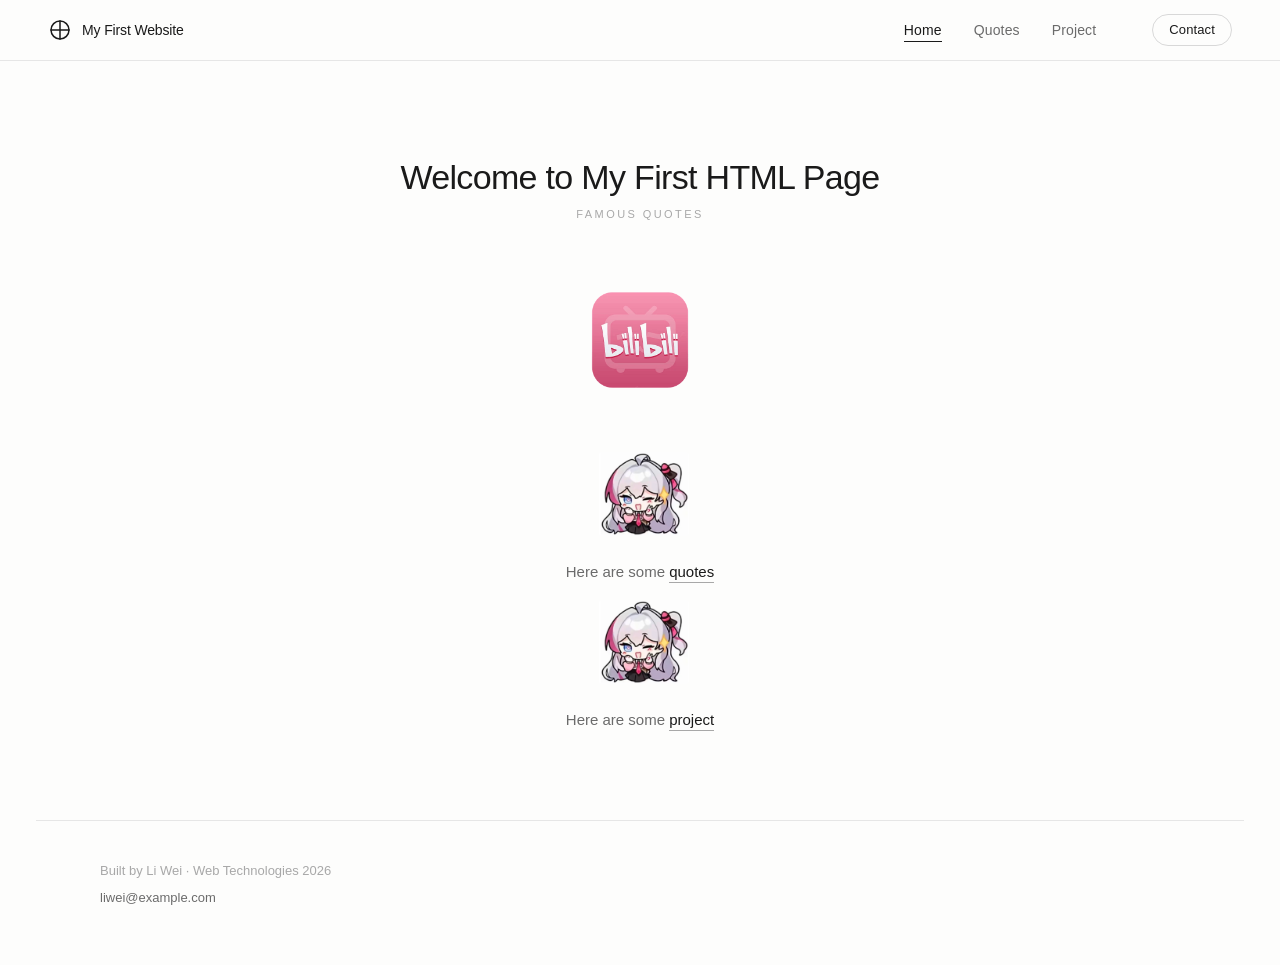
==== index.html @ daee146b "1" ====
<!DOCTYPE html>
<html lang="zh">
<head>
    <meta charset="UTF-8">
    <meta name="viewport" content="width=device-width, initial-scale=1.0">
    <title>My First HTML Page</title>
    <link rel="stylesheet" href="styles.css">
    <link rel="stylesheet" href="nav.css">
    <link rel="icon" href="xlm.jpg" type="image/png">
</head>
<body class="index">

    <!-- 导航由 parts.js 把 nav.html 的内容填进这里，所以这里是空的 -->
    <header id="site-header"></header>

    <main class="index-wrap">
        <h1 class="index-title">Welcome to My First HTML Page</h1>

        <h2 class="index-label">Famous Quotes</h2>

        <!-- 注意：这里不要写 width 属性，尺寸由 styles.css 第一部分 1-4 的 .index-hero 控制 -->
        <a class="img-link" href="https://bilibili.com" target="_blank" rel="noopener">
            <img class="index-hero" src="bilibili.jpg" alt="fun image">
        </a>

        <p> <img class="index-inline" src="xlm.jpg" alt="fun image"></p>
        <p class="index-text">Here are some <a class="index-link" href="quotes.html">quotes</a></p>

        <p> <img class="index-inline" src="xlm.jpg" alt="fun image"></p>
        <p class="index-text">Here are some <a class="index-link" href="project.html">project</a></p>
    </main>

    <!-- 页脚由 parts.js 把 footer.html 的内容填进这里，所以这里是空的 -->
    <footer id="site-footer"></footer>

    <!-- 放在 </body> 前：此时 #site-header / #site-footer 都已经存在，脚本才找得到它们 -->
    <script src="parts.js"></script>
</body>
</html>
---- styles.css ----
/* ==========================================================================
   styles.css
   --------------------------------------------------------------------------
   这个文件同时服务四个页面，用大标题分成几部分，互不干扰：

     【第一部分】 index.html    首页      —— 类名前缀 .index-*
     【第二部分】 quotes.html   语录页    —— 类名前缀 .quotes-* 与 .q
     【第三部分】 project.html  项目页    —— 类名前缀 .project-*
     【第四部分】 contact.html  联系页    —— 类名前缀 .contact-*
     【第五部分】 深色模式（四页共用，只改颜色不动布局）

   四个页面的类名不交叉：
     index.html   的 <body class="index">
     quotes.html  的 <body class="quotes-page">
     project.html 的 <body class="project-page">
     contact.html 的 <body class="contact-page">

   导航栏的样式不在这里，在 nav.css（四页共用一个导航）。
   改哪个页面，只看对应的那一部分。
   ========================================================================== */


/* ==========================================================================
   第一部分：index.html（首页）
   ========================================================================== */

/* --------------------------------------------------------------------------
   1-1  页面骨架
   -------------------------------------------------------------------------- */

.index {
    margin: 0;
    padding: 0;
    background: #fdfdfc;
    color: #1a1a1a;
    font-family: "Inter", "Helvetica Neue", -apple-system, "Segoe UI",
                 "PingFang SC", "Hiragino Sans GB", "Microsoft YaHei", sans-serif;
    font-size: 16px;
    line-height: 1.6;
    -webkit-font-smoothing: antialiased;
}

/* --------------------------------------------------------------------------
   1-2  居中容器
   定宽 + margin auto = 整页内容水平居中
   -------------------------------------------------------------------------- */

.index-wrap {
    max-width: 640px;
    margin: 0 auto;
    padding: 96px 24px 88px;
    text-align: center;
}

/* --------------------------------------------------------------------------
   1-3  标题
   -------------------------------------------------------------------------- */

.index-title {
    margin: 0 0 8px;
    font-size: 34px;
    font-weight: 400;
    line-height: 1.2;
    letter-spacing: -0.02em;
}

.index-label {
    margin: 0 0 28px;
    font-size: 11px;
    font-weight: 500;
    letter-spacing: 0.22em;
    text-transform: uppercase;
    color: #a8a8a8;
}

/* --------------------------------------------------------------------------
   1-4  图片
   改尺寸就改这里的 width 值。
   重要：不要在 HTML 的 <img> 上写 width="200" 这类属性，
   HTML 属性优先级高于外部 CSS，会把这里的值盖掉，改了也没反应。
   -------------------------------------------------------------------------- */

.index-hero {
    display: block;            /* 图片默认是 inline，不转 block 则 margin auto 不居中 */
    width: 200px;
    max-width: 100%;
    height: auto;
    margin: 32px auto;
    border-radius: 2px;
}

.index-inline {
    display: inline-block;
    vertical-align: middle;
    width: 90px;
    max-width: 100%;
    height: auto;
    margin-left: 8px;
    border-radius: 2px;
}

/* --------------------------------------------------------------------------
   1-5  文字与链接
   -------------------------------------------------------------------------- */

.index-text {
    margin: 24px 0 0;
    font-size: 15px;
    color: #6b6b6b;
}

.index-link {
    color: #1a1a1a;
    text-decoration: none;
    border-bottom: 1px solid #a8a8a8;
    padding-bottom: 2px;
    transition: border-color 0.25s ease, color 0.25s ease;
}

.index-link:hover {
    border-bottom-color: #1a1a1a;
}

/* 包图片的链接：不要下划线，否则会把整行撑出一条线 */

.img-link {
    display: inline-block;
    text-decoration: none;
    border-bottom: 0;
}

/* --------------------------------------------------------------------------
   1-6  语录卡片（首页备用，现在 index.html 里没用到）
   用法：给 <article> 加上 class="index-quote"
   -------------------------------------------------------------------------- */

.index-quote {
    margin: 40px 0 0;
    padding: 24px 26px;
    background: #fff;
    border: 1px solid #e6e6e6;
    border-radius: 2px;
    color: #1a1a1a;
    font-size: 17px;
    font-weight: 300;
    line-height: 1.55;
    text-align: left;
}

.index-quote blockquote {
    margin: 0;
}

.index-quote p {
    margin: 0;
    font-size: inherit;
    color: inherit;
}

.index-quote footer {
    margin-top: 16px;
}

.index-quote cite {
    font-style: normal;
    font-size: 11px;
    font-weight: 500;
    letter-spacing: 0.16em;
    text-transform: uppercase;
    color: #a8a8a8;
}

/* --------------------------------------------------------------------------
   1-7  你原来写的通用工具类（保留）
   -------------------------------------------------------------------------- */

/* 高亮文字 */
.highlight {
    background-color: #ff0;
    color: #000;
}

/* 右对齐的页脚文字 */
.footer {
    width: 100%;
    text-align: right;
}

/* 四列网格 */
.grid {
    display: grid;
    grid-template-columns: repeat(4, 1fr);
    gap: 20px;
}

/* 黑底大字语录卡片（你最初写的版本，保留作参考；
   首页现在用的是上面的 .index-quote） */
.quote {
    border: 1px solid #ccc;
    padding: 10px;
    margin: 10px 0;
    background-color: #000;
    color: white;
    font-size: 30px;
}

/* --------------------------------------------------------------------------
   1-8  首页移动端
   -------------------------------------------------------------------------- */

@media (max-width: 480px) {
    .index-wrap {
        padding: 56px 20px 64px;
    }

    .index-title {
        font-size: 27px;
    }
}


/* ==========================================================================
   第二部分：quotes.html（语录页）
   ========================================================================== */

/* --------------------------------------------------------------------------
   2-1  页面骨架
   -------------------------------------------------------------------------- */

.quotes-page {
    margin: 0;
    padding: 0;
    background: #fdfdfc;
    color: #1a1a1a;
    font-family: "Inter", "Helvetica Neue", -apple-system, "Segoe UI",
                 "PingFang SC", "Hiragino Sans GB", "Microsoft YaHei", sans-serif;
    font-size: 16px;
    line-height: 1.6;
    -webkit-font-smoothing: antialiased;
}

/* --------------------------------------------------------------------------
   2-2  居中容器
   -------------------------------------------------------------------------- */

.quotes-wrap {
    max-width: 1080px;
    margin: 0 auto;
    padding: 120px 40px 96px;
}

/* --------------------------------------------------------------------------
   2-3  页眉
   -------------------------------------------------------------------------- */

.quotes-head {
    margin-bottom: 72px;
    text-align: center;
}

.quotes-eyebrow {
    margin: 0 0 20px;
    font-size: 11px;
    font-weight: 500;
    letter-spacing: 0.22em;
    text-transform: uppercase;
    color: #a8a8a8;
}

.quotes-head h1 {
    margin: 0;
    font-size: 46px;
    font-weight: 400;
    line-height: 1.1;
    letter-spacing: -0.02em;
}

.quotes-sub {
    margin: 20px auto 0;
    max-width: 34ch;
    font-size: 15px;
    color: #6b6b6b;
}

/* --------------------------------------------------------------------------
   2-4  语录网格
   用 1px 发丝线代替卡片边框
   -------------------------------------------------------------------------- */

.quotes-grid {
    display: grid;
    grid-template-columns: repeat(auto-fit, minmax(280px, 1fr));
    gap: 1px;
    background: #e6e6e6;
    border-top: 1px solid #e6e6e6;
    border-bottom: 1px solid #e6e6e6;
}

/* --------------------------------------------------------------------------
   2-5  单条语录
   注意：这里用的是 .q，和第一部分的 .quote / .index-quote 是两套东西
   -------------------------------------------------------------------------- */

.q {
    display: flex;
    flex-direction: column;
    justify-content: space-between;
    gap: 32px;
    padding: 40px;
    margin: 0;
    background: #fdfdfc;
    transition: background-color 0.35s ease;
}

.q:hover {
    background: #f6f6f4;
}

.q blockquote {
    margin: 0;
}

.q blockquote p {
    margin: 0;
    font-size: 19px;
    font-weight: 300;
    line-height: 1.5;
    letter-spacing: -0.005em;
}

.q footer {
    margin: 0;
}

.q cite {
    display: inline-block;
    font-style: normal;
    font-size: 11px;
    font-weight: 500;
    letter-spacing: 0.16em;
    text-transform: uppercase;
    color: #a8a8a8;
    transition: color 0.35s ease;
}

.q:hover cite {
    color: #6b6b6b;
}

/* --------------------------------------------------------------------------
   2-6  返回首页
   -------------------------------------------------------------------------- */

.quotes-foot {
    margin-top: 80px;
    text-align: center;
}

.back-link {
    font-size: 13px;
    letter-spacing: 0.04em;
    color: #6b6b6b;
    text-decoration: none;
    border-bottom: 1px solid transparent;
    padding-bottom: 2px;
    transition: color 0.25s ease, border-color 0.25s ease;
}

.back-link:hover {
    color: #1a1a1a;
    border-bottom-color: #1a1a1a;
}

/* --------------------------------------------------------------------------
   2-7  语录页移动端
   -------------------------------------------------------------------------- */

@media (max-width: 480px) {
    .quotes-wrap {
        padding: 72px 20px 72px;
    }

    .quotes-head {
        margin-bottom: 48px;
    }

    .quotes-head h1 {
        font-size: 32px;
    }

    .q {
        padding: 28px 22px;
        gap: 22px;
    }
}


/* ==========================================================================
   第三部分：project.html（项目想法页）
   ========================================================================== */

/* --------------------------------------------------------------------------
   3-1  页面骨架
   -------------------------------------------------------------------------- */

.project-page {
    margin: 0;
    padding: 0;
    background: #fdfdfc;
    color: #1a1a1a;
    font-family: "Inter", "Helvetica Neue", -apple-system, "Segoe UI",
                 "PingFang SC", "Hiragino Sans GB", "Microsoft YaHei", sans-serif;
    font-size: 16px;
    line-height: 1.6;
    -webkit-font-smoothing: antialiased;
}

/* --------------------------------------------------------------------------
   3-2  居中容器（比首页宽一点，列表读起来更舒服）
   -------------------------------------------------------------------------- */

.project-wrap {
    max-width: 720px;
    margin: 0 auto;
    padding: 96px 24px 88px;
}

/* --------------------------------------------------------------------------
   3-3  页眉
   -------------------------------------------------------------------------- */

.project-head {
    margin-bottom: 72px;
}

.project-head .back-link {
    display: inline-block;
    margin-bottom: 40px;
}

.project-eyebrow {
    margin: 0 0 20px;
    font-size: 11px;
    font-weight: 500;
    letter-spacing: 0.22em;
    text-transform: uppercase;
    color: #a8a8a8;
}

.project-head h1 {
    margin: 0;
    font-size: 40px;
    font-weight: 400;
    line-height: 1.15;
    letter-spacing: -0.02em;
}

.project-sub {
    margin: 20px 0 0;
    font-size: 15px;
    color: #6b6b6b;
}

/* --------------------------------------------------------------------------
   3-4  区块与小区块标题
   -------------------------------------------------------------------------- */

.project-section {
    margin-bottom: 64px;
}

.project-label {
    margin: 0 0 24px;
    font-size: 11px;
    font-weight: 500;
    letter-spacing: 0.22em;
    text-transform: uppercase;
    color: #a8a8a8;
}

/* --------------------------------------------------------------------------
   3-5  项目列表
   用 1px 发丝线分隔，和语录页的网格是同一套做法
   -------------------------------------------------------------------------- */

.project-list {
    margin: 0;
    padding: 0;
    list-style: none;
    border-top: 1px solid #e6e6e6;
}

.project-list li {
    padding: 18px 4px;
    border-bottom: 1px solid #e6e6e6;
    font-size: 17px;
    font-weight: 300;
    transition: padding-left 0.25s ease, color 0.25s ease;
}

.project-list li:hover {
    padding-left: 12px;
    color: #6b6b6b;
}

/* --------------------------------------------------------------------------
   3-6  名词解释 dl / dt / dd
   左边一条竖线把解释归到词条下面
   -------------------------------------------------------------------------- */

.project-dl {
    margin: 0;
    border-left: 1px solid #e6e6e6;
    padding-left: 24px;
}

.project-dl dt {
    font-size: 17px;
    font-weight: 400;
    color: #1a1a1a;
}

.project-dl dd {
    margin: 6px 0 24px;
    font-size: 15px;
    color: #6b6b6b;
}

.project-dl dd:last-child {
    margin-bottom: 0;
}

/* --------------------------------------------------------------------------
   3-7  项目页移动端
   -------------------------------------------------------------------------- */

@media (max-width: 480px) {
    .project-wrap {
        padding: 56px 20px 64px;
    }

    .project-head {
        margin-bottom: 48px;
    }

    .project-head h1 {
        font-size: 29px;
    }

    .project-dl {
        padding-left: 18px;
    }
}



/*==================
nav
================*/

nav {
    display: flex;
    align-items: center;
    gap: 1rem;
    padding: 1rem 2rem;
}

nav .links{
    display: flex;
    gap: 1.5rem;
    margin: 0 auto;
    list-style: none;
    padding: 0;
}

nav a {
    text-decoration: none;
    color: #000;
}

nav .logo {
    font-weight: 800;
    color: gold;
}

nav .action {
    border: 1.5px solid lightblue;
    border-radius: 99px;
    padding: .3em 1em;
    color: blue;
}

nav a:hover{color: red;}


/* ==========================================================================
   第四部分：contact.html（联系页）
   ========================================================================== */

/* --------------------------------------------------------------------------
   4-1  页面骨架
   -------------------------------------------------------------------------- */

.contact-page {
    margin: 0;
    padding: 0;
    background: #fdfdfc;
    color: #1a1a1a;
    font-family: "Inter", "Helvetica Neue", -apple-system, "Segoe UI",
                 "PingFang SC", "Hiragino Sans GB", "Microsoft YaHei", sans-serif;
    font-size: 16px;
    line-height: 1.6;
    -webkit-font-smoothing: antialiased;
}

/* --------------------------------------------------------------------------
   4-2  居中容器
   -------------------------------------------------------------------------- */

.contact-wrap {
    max-width: 640px;
    margin: 0 auto;
    padding: 96px 24px 88px;
}

/* --------------------------------------------------------------------------
   4-3  页眉
   -------------------------------------------------------------------------- */

.contact-head {
    margin-bottom: 56px;
}

.contact-eyebrow {
    margin: 0 0 20px;
    font-size: 11px;
    font-weight: 500;
    letter-spacing: 0.22em;
    text-transform: uppercase;
    color: #a8a8a8;
}

.contact-head h1 {
    margin: 0;
    font-size: 40px;
    font-weight: 400;
    line-height: 1.15;
    letter-spacing: -0.02em;
}

.contact-sub {
    margin: 20px 0 0;
    font-size: 15px;
    color: #6b6b6b;
}

/* --------------------------------------------------------------------------
   4-4  联系方式列表
   左边是标签、右边是值，中间用发丝线分隔
   -------------------------------------------------------------------------- */

.contact-list {
    margin: 0;
    padding: 0;
    list-style: none;
    border-top: 1px solid #e6e6e6;
}

.contact-list li {
    display: flex;
    align-items: baseline;
    justify-content: space-between;
    gap: 24px;

    padding: 18px 4px;
    border-bottom: 1px solid #e6e6e6;
}

.contact-key {
    flex: none;
    font-size: 11px;
    font-weight: 500;
    letter-spacing: 0.16em;
    text-transform: uppercase;
    color: #a8a8a8;
}

.contact-value {
    font-size: 15px;
    color: #1a1a1a;
    text-decoration: none;
    border-bottom: 1px solid transparent;
    padding-bottom: 2px;
    transition: border-color 0.25s ease, color 0.25s ease;
}

a.contact-value:hover {
    border-bottom-color: #1a1a1a;
}

/* --------------------------------------------------------------------------
   4-5  页脚
   -------------------------------------------------------------------------- */

.contact-foot {
    margin-top: 72px;
}

/* --------------------------------------------------------------------------
   4-6  联系页移动端
   -------------------------------------------------------------------------- */

@media (max-width: 480px) {
    .contact-wrap {
        padding: 56px 20px 64px;
    }

    .contact-head h1 {
        font-size: 29px;
    }

    /* 窄屏改成上下两行，避免长邮箱挤在一起 */
    .contact-list li {
        flex-direction: column;
        align-items: flex-start;
        gap: 6px;
    }
}


/* ==========================================================================
   第五部分：深色模式（四页共用，只改颜色不动布局）
   ========================================================================== */

@media (prefers-color-scheme: dark) {

    /* 首页 */
    .index {
        background: #0e0e0e;
        color: #ededed;
    }

    .index-link {
        color: #ededed;
    }

    .index-quote {
        background: #161616;
        border-color: #262626;
        color: #ededed;
    }

    /* 语录页 */
    .quotes-page {
        background: #0e0e0e;
        color: #ededed;
    }

    .quotes-grid {
        background: #262626;
        border-color: #262626;
    }

    .q {
        background: #0e0e0e;
    }

    .q:hover {
        background: #161616;
    }

    .back-link:hover {
        color: #ededed;
    }

    /* 项目页 */
    .project-page {
        background: #0e0e0e;
        color: #ededed;
    }

    .project-list,
    .project-list li,
    .project-dl {
        border-color: #262626;
    }

    .project-dl dt {
        color: #ededed;
    }

    .project-list li:hover {
        color: #9a9a9a;
    }

    /* 联系页 */
    .contact-page {
        background: #0e0e0e;
        color: #ededed;
    }

    .contact-list,
    .contact-list li {
        border-color: #262626;
    }

    .contact-value {
        color: #ededed;
    }

    a.contact-value:hover {
        border-bottom-color: #ededed;
    }
}
---- nav.css ----
/* ==========================================================================
   nav.css
   --------------------------------------------------------------------------
   导航栏样式。三个页面共用这一个文件，因为它必须长得完全一样。

   为什么单独一个文件、而不是写进 styles.css？
     因为 index.html / quotes.html 用的是 styles.css，
     而 project.html 用的是 styles-dd.css。
     写在任何一个里面，另一个页面就套不上。
     单独一个 nav.css，三页都 <link> 它就行。

   样式由 parts.js 注入的 nav.html 片段使用：
     <nav>
       <a class="logo">…</a>
       <ul class="links"> <li><a>…</a></li> … </ul>
     </nav>
   ========================================================================== */

/* --------------------------------------------------------------------------
   1  导航外框
   吸顶 + 半透明毛玻璃 + 底部一条发丝线
   -------------------------------------------------------------------------- */

nav {
    position: sticky;
    top: 0;
    z-index: 100;

    display: flex;
    align-items: center;

    /* 这里故意不写 gap、也不写 justify-content：
       横向间距全部由 .pill 的 margin-left 控制。
       原先这里写了 justify-content:space-between + gap:24px，
       会让剩余空间被分成两块 —— 一块把 .links 推到中途、一块把药丸推到最右，
       结果 home/quotes/project 停在中间而不靠右。 */

    padding: 14px clamp(20px, 5vw, 48px);

    background: rgba(253, 253, 252, 0.82);
    -webkit-backdrop-filter: blur(12px);
    backdrop-filter: blur(12px);
    border-bottom: 1px solid #e6e6e6;

    font-family: "Inter", "Helvetica Neue", -apple-system, "Segoe UI",
                 "PingFang SC", "Hiragino Sans GB", "Microsoft YaHei", sans-serif;
}

/* 导航里的链接一律不带默认下划线，由各自的形态决定样式 */
nav a {
    text-decoration: none;
    color: inherit;
}

/* --------------------------------------------------------------------------
   2  药丸按钮 Contact（最右）
   border-radius 用 999px 而不是固定值，高度怎么变都能保持两端半圆
   -------------------------------------------------------------------------- */

nav .pill {
    display: inline-flex;
    align-items: center;
    justify-content: center;

    /* 与 .links 之间的距离。
       nav 上已经没有 gap（见 1 的注释），所以这段间距写在这里。 */
    margin-left: 40px;

    padding: 6px 16px;

    font-size: 13px;
    font-weight: 500;
    letter-spacing: 0.01em;
    line-height: 1.4;
    white-space: nowrap;

    color: #1a1a1a;
    background: transparent;

    /* 两端半圆的药丸形状：
       半径大于等于高度的一半，浏览器会自动收敛成半圆，所以写个大值最稳 */
    border: 1px solid #d8d8d8;
    border-radius: 999px;

    transition: background-color 0.25s ease,
                border-color 0.25s ease,
                color 0.25s ease;
}

nav .pill:hover {
    color: #fdfdfc;
    background: #1a1a1a;
    border-color: #1a1a1a;
}

/* 当前就停在联系页时，药丸保持实心（由 parts.js 加 .active） */
nav .pill.active {
    color: #fdfdfc;
    background: #1a1a1a;
    border-color: #1a1a1a;
}

/* --------------------------------------------------------------------------
   3  Logo（最左）
   -------------------------------------------------------------------------- */

nav .logo {
    display: inline-flex;
    align-items: center;
    gap: 10px;

    font-size: 14px;
    font-weight: 500;
    letter-spacing: -0.01em;
    color: #1a1a1a;
    white-space: nowrap;
}

nav .logo svg {
    display: block;
    flex: none;
    transition: transform 0.5s ease;
}

nav .logo:hover svg {
    transform: rotate(90deg);
}

/* --------------------------------------------------------------------------
   4  链接列表（右）
   margin-left:auto 把 logo 之后的所有空余空间吃掉，
   于是 .links 连同后面的药丸一起被推到最右边，logo 独自留在最左。
   -------------------------------------------------------------------------- */

nav .links {
    display: flex;
    align-items: center;
    gap: clamp(18px, 3vw, 32px);

    margin: 0 0 0 auto;
    padding: 0;
    list-style: none;
}

nav .links a {
    position: relative;

    font-size: 14px;
    letter-spacing: 0.01em;
    color: #6b6b6b;

    transition: color 0.25s ease;
}

nav .links a:hover {
    color: #1a1a1a;
}

/* 悬停下划线：从左侧生长出来，比直接变色更细腻 */
nav .links a::after {
    content: "";
    position: absolute;
    left: 0;
    bottom: -4px;

    width: 100%;
    height: 1px;
    background: currentColor;

    transform: scaleX(0);
    transform-origin: left;
    transition: transform 0.3s ease;
}

nav .links a:hover::after {
    transform: scaleX(1);
}

/* --------------------------------------------------------------------------
   4  当前页高亮
   由 parts.js 比对地址后给当前页加 .active
   -------------------------------------------------------------------------- */

nav .links a.active {
    color: #1a1a1a;
}

nav .links a.active::after {
    transform: scaleX(1);
}

/* --------------------------------------------------------------------------
   5  移动端
   -------------------------------------------------------------------------- */

@media (max-width: 560px) {
    nav {
        padding: 12px 20px;
    }

    /* 窄屏放不下 logo 文字，只留图标 */
    nav .logo span {
        display: none;
    }

    nav .links {
        gap: 16px;
    }

    nav .links a {
        font-size: 13px;
    }

    /* 窄屏收紧药丸，但不隐藏文字（它是唯一入口，不能只剩个圆点） */
    nav .pill {
        margin-left: 20px;
        padding: 5px 12px;
        font-size: 12px;
    }
}

/* --------------------------------------------------------------------------
   6  深色模式
   -------------------------------------------------------------------------- */

@media (prefers-color-scheme: dark) {
    nav {
        background: rgba(14, 14, 14, 0.82);
        border-bottom-color: #262626;
    }

    nav .logo,
    nav .links a:hover,
    nav .links a.active {
        color: #ededed;
    }

    nav .links a {
        color: #9a9a9a;
    }

    nav .pill {
        color: #ededed;
        border-color: #3a3a3a;
    }

    nav .pill:hover {
        color: #0e0e0e;
        background: #ededed;
        border-color: #ededed;
    }

    nav .pill.active {
        color: #0e0e0e;
        background: #ededed;
        border-color: #ededed;
    }
}

/* ==========================================================================
   站内页脚 #site-footer
   --------------------------------------------------------------------------
   和导航一样，这是四个页面共用的组件（由 parts.js 把 footer.html 注入进来），
   所以样式放在这个文件里，不写进任何单个页面的 styles.css。
   ========================================================================== */

#site-footer {
    max-width: 1080px;
    margin: 0 auto;

    /* 上方留白 + 一条发丝线，和导航的下边框呼应 */
    padding: 40px clamp(24px, 6vw, 64px) 56px;
    border-top: 1px solid #e6e6e6;

    font-family: "Inter", "Helvetica Neue", -apple-system, "Segoe UI",
                 "PingFang SC", "Hiragino Sans GB", "Microsoft YaHei", sans-serif;
    font-size: 13px;
    line-height: 1.6;
    color: #a8a8a8;
}

#site-footer p {
    margin: 0;
}

/* <address> 浏览器默认是斜体，这里按极简风格去掉斜体，只靠颜色区分 */
#site-footer address {
    margin-top: 6px;
    font-style: normal;
}

#site-footer a {
    color: #6b6b6b;
    text-decoration: none;
    border-bottom: 1px solid transparent;
    padding-bottom: 2px;
    transition: color 0.25s ease, border-color 0.25s ease;
}

#site-footer a:hover {
    color: #1a1a1a;
    border-bottom-color: #1a1a1a;
}

/* --------------------------------------------------------------------------
   7  页脚深色模式
   -------------------------------------------------------------------------- */

@media (prefers-color-scheme: dark) {
    #site-footer {
        border-top-color: #262626;
        color: #6f6f6f;
    }

    #site-footer a {
        color: #9a9a9a;
    }

    #site-footer a:hover {
        color: #ededed;
        border-bottom-color: #ededed;
    }
}
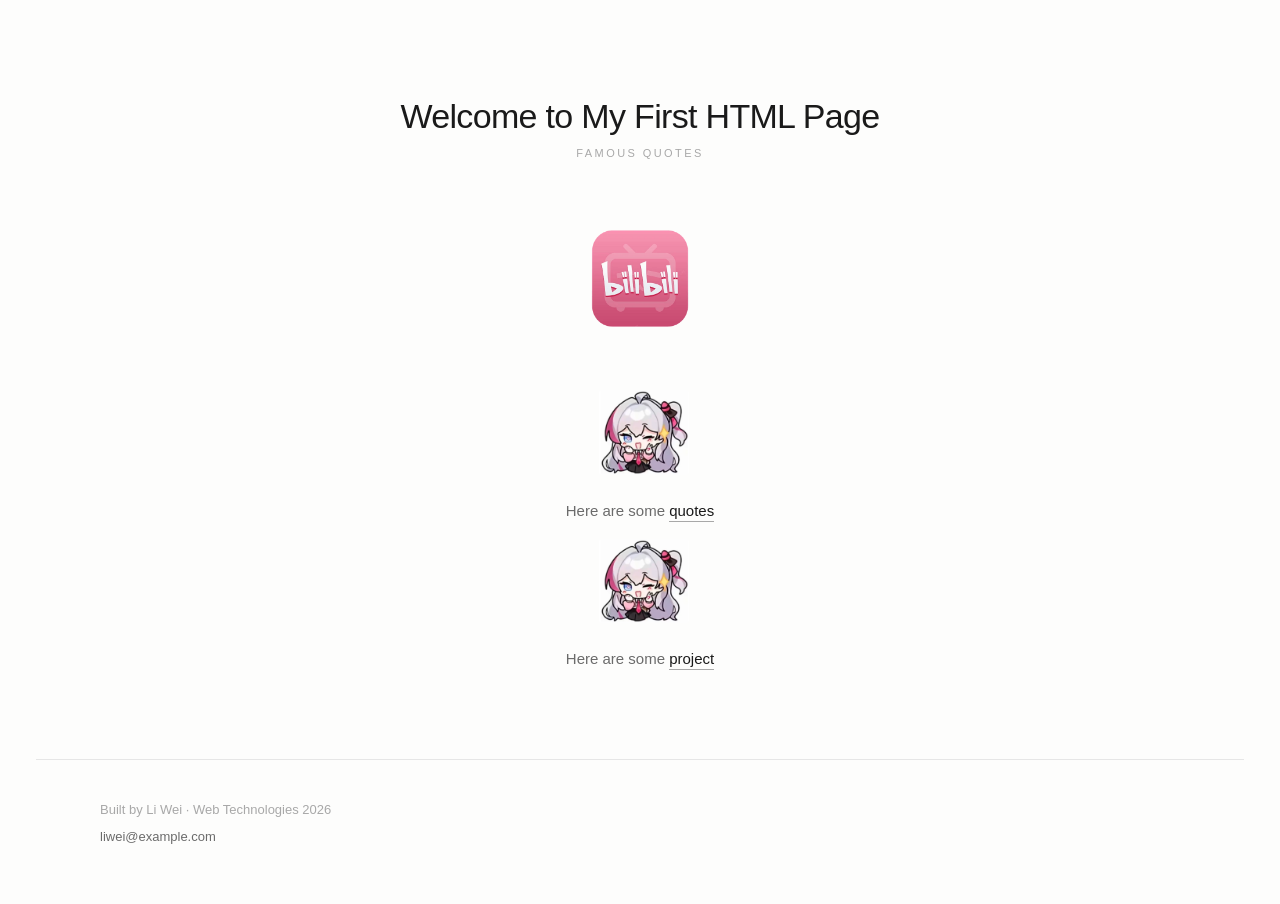
==== commit 662f77f0: "no work" ====
--- a/index.html
+++ b/index.html
@@ -11,7 +11,34 @@
 <body class="index">
 
     <!-- 导航由 parts.js 把 nav.html 的内容填进这里，所以这里是空的 -->
-    <header id="site-header"></header>
+    <header>
+        <!--
+        nav.html — 导航片段
+        这个文件故意只有 <nav>，没有 DOCTYPE / html / head / body。
+        它是一段「零件」，由 parts.js 取过来塞进每个页面的 #site-header 里。
+        不要单独在浏览器里打开它 —— 它单看没有意义。
+        --
+
+        <a class="logo" href="index.html">
+            <-- SVG 必须带 xmlns，否则在 HTML 里可能不渲染 --
+            <svg xmlns="http://www.w3.org/2000/svg" width="24" height="24" viewBox="0 0 24 24"
+                 fill="none" stroke="currentColor" stroke-width="1.5"
+                 stroke-linecap="round" stroke-linejoin="round" aria-hidden="true">
+                <circle cx="12" cy="12" r="9"></circle>
+                <path d="M12 3v18M3 12h18"></path>
+            </svg>
+            <span>My First Website</span>
+        </a>
+
+        <ul class="links">
+            <li><a href="index.html">Home</a></li>
+            <li><a href="quotes.html">Quotes</a></li>
+            <li><a href="project.html">Project</a></li>
+        </ul>
+
+        <-- 药丸按钮：最右边。target="_blank" 让它在新标签页打开 --
+        <a class="pill" href="contact.html" target="_blank" rel="noopener">Contact</a>
+    </header>   -->
 
     <main class="index-wrap">
         <h1 class="index-title">Welcome to My First HTML Page</h1>
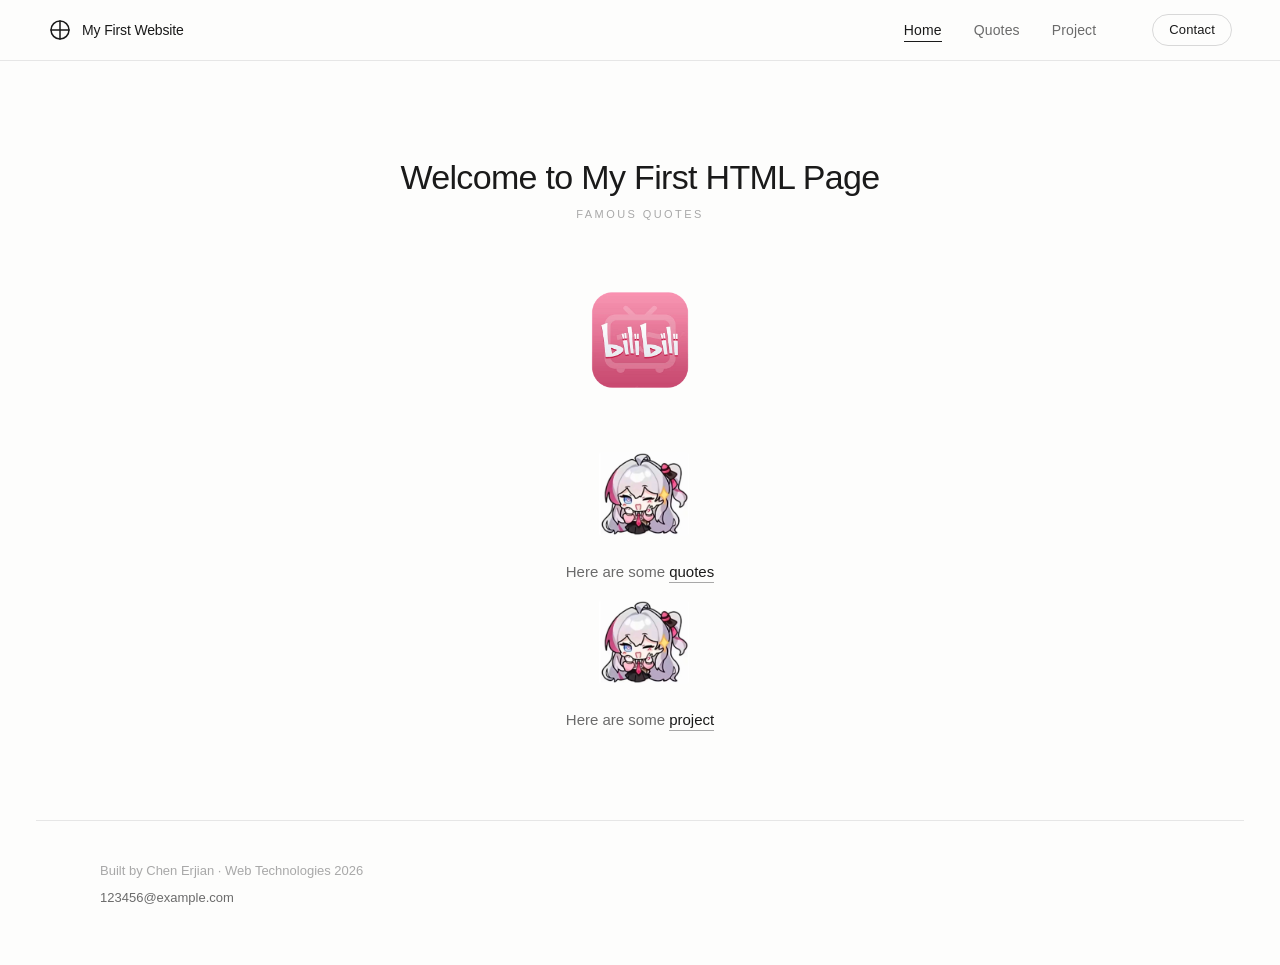
==== commit 95248aa5: "footer" ====
--- a/index.html
+++ b/index.html
@@ -11,34 +11,7 @@
 <body class="index">
 
     <!-- 导航由 parts.js 把 nav.html 的内容填进这里，所以这里是空的 -->
-    <header>
-        <!--
-        nav.html — 导航片段
-        这个文件故意只有 <nav>，没有 DOCTYPE / html / head / body。
-        它是一段「零件」，由 parts.js 取过来塞进每个页面的 #site-header 里。
-        不要单独在浏览器里打开它 —— 它单看没有意义。
-        --
-
-        <a class="logo" href="index.html">
-            <-- SVG 必须带 xmlns，否则在 HTML 里可能不渲染 --
-            <svg xmlns="http://www.w3.org/2000/svg" width="24" height="24" viewBox="0 0 24 24"
-                 fill="none" stroke="currentColor" stroke-width="1.5"
-                 stroke-linecap="round" stroke-linejoin="round" aria-hidden="true">
-                <circle cx="12" cy="12" r="9"></circle>
-                <path d="M12 3v18M3 12h18"></path>
-            </svg>
-            <span>My First Website</span>
-        </a>
-
-        <ul class="links">
-            <li><a href="index.html">Home</a></li>
-            <li><a href="quotes.html">Quotes</a></li>
-            <li><a href="project.html">Project</a></li>
-        </ul>
-
-        <-- 药丸按钮：最右边。target="_blank" 让它在新标签页打开 --
-        <a class="pill" href="contact.html" target="_blank" rel="noopener">Contact</a>
-    </header>   -->
+    <header id="site-header"></header>
 
     <main class="index-wrap">
         <h1 class="index-title">Welcome to My First HTML Page</h1>
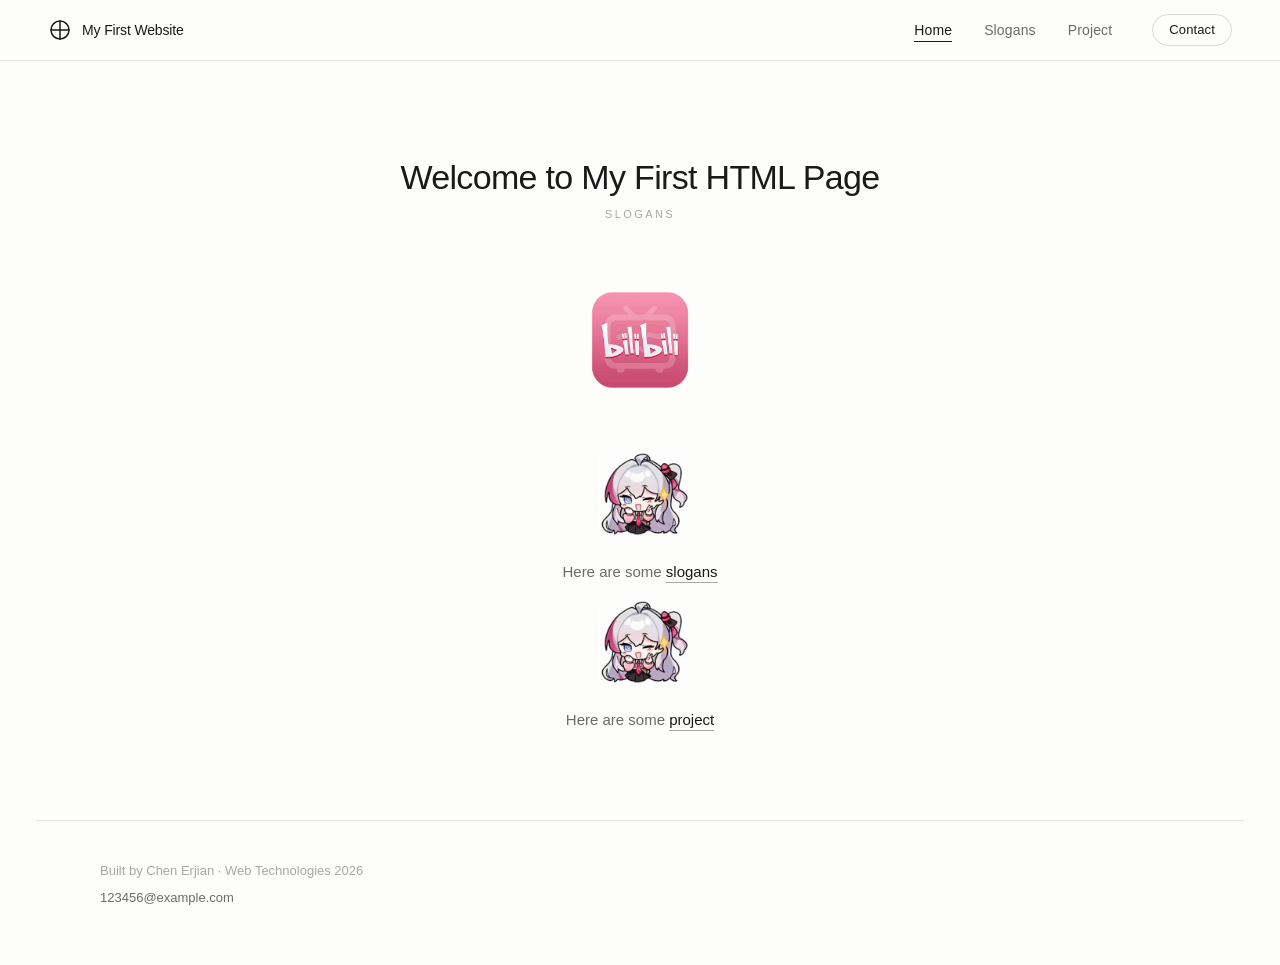
==== commit c2ac26eb: "projecthtml90%finish" ====
--- a/index.html
+++ b/index.html
@@ -16,7 +16,7 @@
     <main class="index-wrap">
         <h1 class="index-title">Welcome to My First HTML Page</h1>
 
-        <h2 class="index-label">Famous Quotes</h2>
+        <h2 class="index-label">Slogans</h2>
 
         <!-- 注意：这里不要写 width 属性，尺寸由 styles.css 第一部分 1-4 的 .index-hero 控制 -->
         <a class="img-link" href="https://bilibili.com" target="_blank" rel="noopener">
@@ -24,7 +24,7 @@
         </a>
 
         <p> <img class="index-inline" src="xlm.jpg" alt="fun image"></p>
-        <p class="index-text">Here are some <a class="index-link" href="quotes.html">quotes</a></p>
+        <p class="index-text">Here are some <a class="index-link" href="slogans.html">slogans</a></p>
 
         <p> <img class="index-inline" src="xlm.jpg" alt="fun image"></p>
         <p class="index-text">Here are some <a class="index-link" href="project.html">project</a></p>
--- a/styles.css
+++ b/styles.css
@@ -1,31 +1,31 @@
 /* ==========================================================================
    styles.css
    --------------------------------------------------------------------------
-   这个文件同时服务四个页面，用大标题分成几部分，互不干扰：
-
-     【第一部分】 index.html    首页      —— 类名前缀 .index-*
-     【第二部分】 quotes.html   语录页    —— 类名前缀 .quotes-* 与 .q
-     【第三部分】 project.html  项目页    —— 类名前缀 .project-*
-     【第四部分】 contact.html  联系页    —— 类名前缀 .contact-*
-     【第五部分】 深色模式（四页共用，只改颜色不动布局）
-
-   四个页面的类名不交叉：
-     index.html   的 <body class="index">
-     quotes.html  的 <body class="quotes-page">
-     project.html 的 <body class="project-page">
-     contact.html 的 <body class="contact-page">
-
-   导航栏的样式不在这里，在 nav.css（四页共用一个导航）。
-   改哪个页面，只看对应的那一部分。
+   Serves all four pages. Sections are split by big headings and never interfere:
+
+     [1] index.html     home      - classes prefixed .index-*
+     [2] slogans.html   slogans   - classes prefixed .slogans-* / .slogan-*
+     [3] project.html   projects  - classes prefixed .project-*
+     [4] contact.html   contact   - classes prefixed .contact-*
+     [5] dark mode (shared by all four pages; colours only, no layout)
+
+   The four pages never share class names:
+     index.html    <body class="index">
+     slogans.html  <body class="slogans-page">
+     project.html  <body class="project-page">
+     contact.html  <body class="contact-page">
+
+   The nav and footer live in nav.css, since all four pages share them.
+   To change a page, look only at its section.
    ========================================================================== */
 
 
 /* ==========================================================================
-   第一部分：index.html（首页）
+   [1] index.html - home
    ========================================================================== */
 
 /* --------------------------------------------------------------------------
-   1-1  页面骨架
+   1-1  page shell
    -------------------------------------------------------------------------- */
 
 .index {
@@ -41,8 +41,8 @@
 }
 
 /* --------------------------------------------------------------------------
-   1-2  居中容器
-   定宽 + margin auto = 整页内容水平居中
+   1-2  centred container
+   Fixed width + margin auto centres everything
    -------------------------------------------------------------------------- */
 
 .index-wrap {
@@ -53,7 +53,7 @@
 }
 
 /* --------------------------------------------------------------------------
-   1-3  标题
+   1-3  headings
    -------------------------------------------------------------------------- */
 
 .index-title {
@@ -74,14 +74,14 @@
 }
 
 /* --------------------------------------------------------------------------
-   1-4  图片
-   改尺寸就改这里的 width 值。
-   重要：不要在 HTML 的 <img> 上写 width="200" 这类属性，
-   HTML 属性优先级高于外部 CSS，会把这里的值盖掉，改了也没反应。
+   1-4  images
+   Change the width here to resize the image.
+   Do NOT put width="200" on the <img> in HTML:
+   the HTML attribute outranks external CSS and silently overrides this.
    -------------------------------------------------------------------------- */
 
 .index-hero {
-    display: block;            /* 图片默认是 inline，不转 block 则 margin auto 不居中 */
+    display: block;            /* images are inline by default; without block, margin auto cannot centre them */
     width: 200px;
     max-width: 100%;
     height: auto;
@@ -100,7 +100,7 @@
 }
 
 /* --------------------------------------------------------------------------
-   1-5  文字与链接
+   1-5  text and links
    -------------------------------------------------------------------------- */
 
 .index-text {
@@ -121,7 +121,7 @@
     border-bottom-color: #1a1a1a;
 }
 
-/* 包图片的链接：不要下划线，否则会把整行撑出一条线 */
+/* link wrapping an image: no underline, or it draws a line across the row */
 
 .img-link {
     display: inline-block;
@@ -130,8 +130,8 @@
 }
 
 /* --------------------------------------------------------------------------
-   1-6  语录卡片（首页备用，现在 index.html 里没用到）
-   用法：给 <article> 加上 class="index-quote"
+   1-6  quote card (spare; not used by index.html right now)
+   Usage: add class="index-quote" to an <article>
    -------------------------------------------------------------------------- */
 
 .index-quote {
@@ -171,30 +171,30 @@
 }
 
 /* --------------------------------------------------------------------------
-   1-7  你原来写的通用工具类（保留）
-   -------------------------------------------------------------------------- */
-
-/* 高亮文字 */
+   1-7  original utility classes (kept)
+   -------------------------------------------------------------------------- */
+
+/* highlighted text */
 .highlight {
     background-color: #ff0;
     color: #000;
 }
 
-/* 右对齐的页脚文字 */
+/* right-aligned footer text */
 .footer {
     width: 100%;
     text-align: right;
 }
 
-/* 四列网格 */
+/* four-column grid */
 .grid {
     display: grid;
     grid-template-columns: repeat(4, 1fr);
     gap: 20px;
 }
 
-/* 黑底大字语录卡片（你最初写的版本，保留作参考；
-   首页现在用的是上面的 .index-quote） */
+/* original black quote card, kept for reference;
+   the home page now uses .index-quote above */
 .quote {
     border: 1px solid #ccc;
     padding: 10px;
@@ -205,7 +205,7 @@
 }
 
 /* --------------------------------------------------------------------------
-   1-8  首页移动端
+   1-8  home, mobile
    -------------------------------------------------------------------------- */
 
 @media (max-width: 480px) {
@@ -220,14 +220,301 @@
 
 
 /* ==========================================================================
-   第二部分：quotes.html（语录页）
+   [2] slogans.html - hardware brand slogans
+   --------------------------------------------------------------------------
+   Content is hardware brand slogans, not famous quotations.
+   Classes are .slogans-* / .slogan-* and never clash with the other sections.
    ========================================================================== */
 
 /* --------------------------------------------------------------------------
-   2-1  页面骨架
-   -------------------------------------------------------------------------- */
-
-.quotes-page {
+   2-1  page shell
+   -------------------------------------------------------------------------- */
+
+.slogans-page {
+    margin: 0;
+    padding: 0;
+    background: #fafaf9;
+    color: #1a1a1a;
+    font-family: "Inter", "Helvetica Neue", -apple-system, "Segoe UI",
+                 "PingFang SC", "Hiragino Sans GB", "Microsoft YaHei", sans-serif;
+    font-size: 16px;
+    line-height: 1.6;
+    -webkit-font-smoothing: antialiased;
+}
+
+/* --------------------------------------------------------------------------
+   2-2  centred container
+   -------------------------------------------------------------------------- */
+
+.slogans-wrap {
+    max-width: 1120px;
+    margin: 0 auto;
+    padding: 104px 40px 88px;
+}
+
+/* --------------------------------------------------------------------------
+   2-3  page header
+   Left-aligned rather than centred: this page is a catalogue, and
+   left alignment suits it and echoes the left-aligned card content.
+   -------------------------------------------------------------------------- */
+
+.slogans-head {
+    margin-bottom: 64px;
+}
+
+.slogans-eyebrow {
+    margin: 0 0 18px;
+    font-size: 11px;
+    font-weight: 500;
+    letter-spacing: 0.24em;
+    text-transform: uppercase;
+    color: #b0b0ae;
+}
+
+.slogans-head h1 {
+    margin: 0;
+    font-size: clamp(34px, 5vw, 54px);
+    font-weight: 400;
+    line-height: 1.08;
+    letter-spacing: -0.025em;
+}
+
+.slogans-sub {
+    margin: 20px 0 0;
+    max-width: 40ch;
+    font-size: 15px;
+    color: #6b6b68;
+}
+
+/* --------------------------------------------------------------------------
+   2-4  slogan grid
+   Real gaps plus one hairline border per card, rather than the
+   1px-seam grid, which suits cards holding a full line of text better.
+   -------------------------------------------------------------------------- */
+
+.slogans-grid {
+    display: grid;
+    grid-template-columns: repeat(auto-fill, minmax(272px, 1fr));
+    gap: 1px;
+    /* grid background shows through the gaps, drawing the rules */
+    background: #e6e6e3;
+    border: 1px solid #e6e6e3;
+}
+
+/* --------------------------------------------------------------------------
+   2-5  single card
+   A CSS counter numbers each card, giving it a catalogue feel
+   -------------------------------------------------------------------------- */
+
+.slogans-grid {
+    counter-reset: brand;
+}
+
+.slogan {
+    position: relative;
+    counter-increment: brand;
+
+    display: flex;
+    flex-direction: column;
+    gap: 14px;
+
+    padding: 34px 32px 28px;
+    margin: 0;
+    background: #fafaf9;
+
+    transition: background-color 0.3s ease;
+}
+
+.slogan:hover {
+    background: #ffffff;
+}
+
+/* number, top right, very faint */
+.slogan::after {
+    content: counter(brand, decimal-leading-zero);
+    position: absolute;
+    top: 18px;
+    right: 22px;
+
+    font-family: ui-monospace, "SF Mono", "Cascadia Mono", Menlo, Consolas, monospace;
+    font-size: 11px;
+    letter-spacing: 0.06em;
+    color: #c9c9c6;
+}
+
+/* brand name: small caps with wide tracking, like a nameplate */
+.slogan-brand {
+    margin: 0;
+    padding-right: 32px;         /* leave room for the number */
+    font-size: 11px;
+    font-weight: 600;
+    letter-spacing: 0.18em;
+    text-transform: uppercase;
+    color: #8a8a86;
+}
+
+/* the slogan is the point of the card.
+   A serif face at light weight contrasts with the sans UI and reads like a poster. */
+.slogan-line {
+    margin: 0;
+    font-family: "Iowan Old Style", "Palatino Linotype", Georgia,
+                 "Songti SC", "SimSun", serif;
+    font-size: clamp(21px, 2.1vw, 27px);
+    font-weight: 400;
+    line-height: 1.28;
+    letter-spacing: -0.01em;
+    text-wrap: balance;
+}
+
+/* Chinese wording, shown when it is the official original */
+.slogan-note {
+    margin: 0;
+    font-size: 14px;
+    line-height: 1.5;
+    color: #6b6b68;
+}
+
+/* source, pushed to the bottom of the card */
+.slogan-src {
+    margin: auto 0 0;
+    padding-top: 18px;
+
+    font-family: ui-monospace, "SF Mono", "Cascadia Mono", Menlo, Consolas, monospace;
+    font-size: 11px;
+    line-height: 1.5;
+    color: #a8a8a4;
+}
+
+/* --------------------------------------------------------------------------
+   2-6  "no short slogan" section
+   Some brands publish no one-line slogan. Rather than invent one,
+   list them honestly. This block uses a different shape from the grid
+   above, so it never reads as another slogan card.
+   -------------------------------------------------------------------------- */
+
+.blanks {
+    margin-top: 56px;
+}
+
+.blanks-title {
+    margin: 0 0 12px;
+    font-size: 11px;
+    font-weight: 600;
+    letter-spacing: 0.2em;
+    text-transform: uppercase;
+    color: #8a8a86;
+}
+
+.blanks-note {
+    margin: 0 0 28px;
+    max-width: 62ch;
+    font-size: 13.5px;
+    line-height: 1.65;
+    color: #6b6b68;
+}
+
+.blanks-list {
+    margin: 0;
+    border-top: 1px solid #e6e6e3;
+}
+
+.blanks-list > div {
+    display: grid;
+    grid-template-columns: minmax(140px, 200px) 1fr;
+    gap: 20px;
+
+    padding: 14px 0;
+    border-bottom: 1px solid #e6e6e3;
+}
+
+.blanks-list dt {
+    font-size: 11px;
+    font-weight: 600;
+    letter-spacing: 0.14em;
+    text-transform: uppercase;
+    color: #8a8a86;
+    padding-top: 2px;
+}
+
+.blanks-list dd {
+    margin: 0;
+    font-size: 14px;
+    line-height: 1.55;
+    color: #1a1a1a;
+}
+
+/* --------------------------------------------------------------------------
+   2-7  source note at the foot of the page
+   -------------------------------------------------------------------------- */
+
+.slogans-footnote {
+    margin: 48px 0 0;
+    max-width: 68ch;
+    font-size: 12.5px;
+    line-height: 1.7;
+    color: #a8a8a4;
+}
+
+.slogans-footnote code {
+    font-family: ui-monospace, "SF Mono", "Cascadia Mono", Menlo, Consolas, monospace;
+    font-size: 12px;
+    color: #6b6b68;
+}
+
+/* --------------------------------------------------------------------------
+   2-8  back link
+   This page no longer has a back link, since the nav has Home,
+   but project.html and contact.html still use .back-link, so it stays.
+   -------------------------------------------------------------------------- */
+
+.back-link {
+    font-size: 13px;
+    letter-spacing: 0.04em;
+    color: #6b6b68;
+    text-decoration: none;
+    border-bottom: 1px solid transparent;
+    padding-bottom: 2px;
+    transition: color 0.25s ease, border-color 0.25s ease;
+}
+
+.back-link:hover {
+    color: #1a1a1a;
+    border-bottom-color: #1a1a1a;
+}
+
+/* --------------------------------------------------------------------------
+   2-9  slogans, mobile
+   -------------------------------------------------------------------------- */
+
+@media (max-width: 640px) {
+    .slogans-wrap {
+        padding: 64px 20px 64px;
+    }
+
+    .slogans-head {
+        margin-bottom: 40px;
+    }
+
+    /* one column on narrow screens; tighten the card padding too */
+    .slogans-grid {
+        grid-template-columns: 1fr;
+    }
+
+    .slogan {
+        padding: 28px 22px 24px;
+    }
+}
+
+
+/* ==========================================================================
+   [3] project.html - CPU and GPU generations
+   ========================================================================== */
+
+/* --------------------------------------------------------------------------
+   3-1  page shell
+   -------------------------------------------------------------------------- */
+
+.project-page {
     margin: 0;
     padding: 0;
     background: #fdfdfc;
@@ -240,25 +527,24 @@
 }
 
 /* --------------------------------------------------------------------------
-   2-2  居中容器
-   -------------------------------------------------------------------------- */
-
-.quotes-wrap {
-    max-width: 1080px;
+   3-2  centred container
+   -------------------------------------------------------------------------- */
+
+.project-wrap {
+    max-width: 880px;
     margin: 0 auto;
-    padding: 120px 40px 96px;
-}
-
-/* --------------------------------------------------------------------------
-   2-3  页眉
-   -------------------------------------------------------------------------- */
-
-.quotes-head {
+    padding: 104px 32px 88px;
+}
+
+/* --------------------------------------------------------------------------
+   3-3  page header
+   -------------------------------------------------------------------------- */
+
+.project-head {
     margin-bottom: 72px;
-    text-align: center;
-}
-
-.quotes-eyebrow {
+}
+
+.project-eyebrow {
     margin: 0 0 20px;
     font-size: 11px;
     font-weight: 500;
@@ -267,143 +553,170 @@
     color: #a8a8a8;
 }
 
-.quotes-head h1 {
-    margin: 0;
-    font-size: 46px;
+.project-head h1 {
+    margin: 0;
+    font-size: clamp(32px, 4.6vw, 46px);
     font-weight: 400;
     line-height: 1.1;
-    letter-spacing: -0.02em;
-}
-
-.quotes-sub {
-    margin: 20px auto 0;
-    max-width: 34ch;
+    letter-spacing: -0.025em;
+}
+
+.project-sub {
+    margin: 20px 0 0;
+    max-width: 54ch;
     font-size: 15px;
     color: #6b6b6b;
 }
 
 /* --------------------------------------------------------------------------
-   2-4  语录网格
-   用 1px 发丝线代替卡片边框
-   -------------------------------------------------------------------------- */
-
-.quotes-grid {
+   3-4  one group per vendor
+   -------------------------------------------------------------------------- */
+
+.arch-group {
+    margin-bottom: 64px;
+}
+
+.arch-brand {
+    margin: 0 0 20px;
+    padding-bottom: 14px;
+    border-bottom: 1px solid #1a1a1a;
+
+    font-size: 20px;
+    font-weight: 500;
+    letter-spacing: -0.01em;
+}
+
+/* the product family, quieter than the vendor name */
+.arch-brand-note {
+    margin-left: 6px;
+    font-size: 13px;
+    font-weight: 400;
+    letter-spacing: 0.02em;
+    color: #a8a8a8;
+}
+
+/* --------------------------------------------------------------------------
+   3-5  the rows
+   A grid rather than a table: same alignment, but it reflows on narrow
+   screens instead of scrolling sideways.
+   -------------------------------------------------------------------------- */
+
+.arch-list {
+    margin: 0;
+    padding: 0;
+    list-style: none;
+}
+
+.chip {
     display: grid;
-    grid-template-columns: repeat(auto-fit, minmax(280px, 1fr));
-    gap: 1px;
-    background: #e6e6e6;
-    border-top: 1px solid #e6e6e6;
+    grid-template-columns: 1.15fr 1.5fr 76px 1.25fr;
+    align-items: baseline;
+    gap: 16px;
+
+    padding: 14px 6px;
     border-bottom: 1px solid #e6e6e6;
-}
-
-/* --------------------------------------------------------------------------
-   2-5  单条语录
-   注意：这里用的是 .q，和第一部分的 .quote / .index-quote 是两套东西
-   -------------------------------------------------------------------------- */
-
-.q {
-    display: flex;
-    flex-direction: column;
-    justify-content: space-between;
-    gap: 32px;
-    padding: 40px;
-    margin: 0;
-    background: #fdfdfc;
-    transition: background-color 0.35s ease;
-}
-
-.q:hover {
-    background: #f6f6f4;
-}
-
-.q blockquote {
-    margin: 0;
-}
-
-.q blockquote p {
-    margin: 0;
-    font-size: 19px;
-    font-weight: 300;
-    line-height: 1.5;
+
+    transition: background-color 0.25s ease, padding-left 0.25s ease;
+}
+
+.chip:hover {
+    background: #f4f4f2;
+    padding-left: 14px;
+}
+
+/* generation label, e.g. "12th gen" or "Zen 5" */
+.chip-gen {
+    font-size: 15px;
+    font-weight: 500;
     letter-spacing: -0.005em;
 }
 
-.q footer {
-    margin: 0;
-}
-
-.q cite {
-    display: inline-block;
-    font-style: normal;
-    font-size: 11px;
-    font-weight: 500;
-    letter-spacing: 0.16em;
-    text-transform: uppercase;
-    color: #a8a8a8;
-    transition: color 0.35s ease;
-}
-
-.q:hover cite {
-    color: #6b6b6b;
-}
-
-/* --------------------------------------------------------------------------
-   2-6  返回首页
-   -------------------------------------------------------------------------- */
-
-.quotes-foot {
-    margin-top: 80px;
-    text-align: center;
-}
-
-.back-link {
+/* architecture codename, e.g. "Alder Lake" */
+.chip-code {
+    font-family: "Iowan Old Style", "Palatino Linotype", Georgia, "Songti SC", serif;
+    font-size: 17px;
+    font-style: italic;
+    color: #3a3a38;
+}
+
+/* launch date, monospaced so the digits line up down the column */
+.chip-date {
+    font-family: ui-monospace, "SF Mono", "Cascadia Mono", Menlo, Consolas, monospace;
+    font-size: 12px;
+    color: #a8a8a4;
+    white-space: nowrap;
+}
+
+/* the example part number */
+.chip-model {
+    font-family: ui-monospace, "SF Mono", "Cascadia Mono", Menlo, Consolas, monospace;
     font-size: 13px;
-    letter-spacing: 0.04em;
-    color: #6b6b6b;
-    text-decoration: none;
-    border-bottom: 1px solid transparent;
-    padding-bottom: 2px;
-    transition: color 0.25s ease, border-color 0.25s ease;
-}
-
-.back-link:hover {
-    color: #1a1a1a;
-    border-bottom-color: #1a1a1a;
-}
-
-/* --------------------------------------------------------------------------
-   2-7  语录页移动端
-   -------------------------------------------------------------------------- */
-
-@media (max-width: 480px) {
-    .quotes-wrap {
-        padding: 72px 20px 72px;
-    }
-
-    .quotes-head {
+    color: #6b6b68;
+    text-align: right;
+}
+
+/* --------------------------------------------------------------------------
+   3-6  footnote
+   -------------------------------------------------------------------------- */
+
+.project-footnote {
+    margin: 0;
+    max-width: 66ch;
+    font-size: 12.5px;
+    line-height: 1.7;
+    color: #a8a8a4;
+}
+
+/* --------------------------------------------------------------------------
+   3-7  projects, mobile
+   Two lines per chip instead of four columns.
+   -------------------------------------------------------------------------- */
+
+@media (max-width: 720px) {
+    .project-wrap {
+        padding: 64px 20px 64px;
+    }
+
+    .project-head {
         margin-bottom: 48px;
     }
 
-    .quotes-head h1 {
-        font-size: 32px;
-    }
-
-    .q {
-        padding: 28px 22px;
-        gap: 22px;
+    .chip {
+        grid-template-columns: 1fr auto;
+        gap: 4px 12px;
+        padding: 14px 4px;
+    }
+
+    /* generation on the left, date on the right */
+    .chip-gen { grid-column: 1; }
+    .chip-date { grid-column: 2; text-align: right; }
+
+    /* codename and model stack underneath */
+    .chip-code {
+        grid-column: 1 / -1;
+        font-size: 15px;
+    }
+
+    .chip-model {
+        grid-column: 1 / -1;
+        text-align: left;
+    }
+
+    .chip:hover {
+        padding-left: 4px;
     }
 }
 
 
 /* ==========================================================================
-   第三部分：project.html（项目想法页）
+   [4] contact.html - contact
    ========================================================================== */
 
 /* --------------------------------------------------------------------------
-   3-1  页面骨架
-   -------------------------------------------------------------------------- */
-
-.project-page {
+   4-1  page shell
+   -------------------------------------------------------------------------- */
+
+.contact-page {
     margin: 0;
     padding: 0;
     background: #fdfdfc;
@@ -416,29 +729,24 @@
 }
 
 /* --------------------------------------------------------------------------
-   3-2  居中容器（比首页宽一点，列表读起来更舒服）
-   -------------------------------------------------------------------------- */
-
-.project-wrap {
-    max-width: 720px;
+   4-2  centred container
+   -------------------------------------------------------------------------- */
+
+.contact-wrap {
+    max-width: 640px;
     margin: 0 auto;
     padding: 96px 24px 88px;
 }
 
 /* --------------------------------------------------------------------------
-   3-3  页眉
-   -------------------------------------------------------------------------- */
-
-.project-head {
-    margin-bottom: 72px;
-}
-
-.project-head .back-link {
-    display: inline-block;
-    margin-bottom: 40px;
-}
-
-.project-eyebrow {
+   4-3  page header
+   -------------------------------------------------------------------------- */
+
+.contact-head {
+    margin-bottom: 56px;
+}
+
+.contact-eyebrow {
     margin: 0 0 20px;
     font-size: 11px;
     font-weight: 500;
@@ -447,7 +755,7 @@
     color: #a8a8a8;
 }
 
-.project-head h1 {
+.contact-head h1 {
     margin: 0;
     font-size: 40px;
     font-weight: 400;
@@ -455,199 +763,6 @@
     letter-spacing: -0.02em;
 }
 
-.project-sub {
-    margin: 20px 0 0;
-    font-size: 15px;
-    color: #6b6b6b;
-}
-
-/* --------------------------------------------------------------------------
-   3-4  区块与小区块标题
-   -------------------------------------------------------------------------- */
-
-.project-section {
-    margin-bottom: 64px;
-}
-
-.project-label {
-    margin: 0 0 24px;
-    font-size: 11px;
-    font-weight: 500;
-    letter-spacing: 0.22em;
-    text-transform: uppercase;
-    color: #a8a8a8;
-}
-
-/* --------------------------------------------------------------------------
-   3-5  项目列表
-   用 1px 发丝线分隔，和语录页的网格是同一套做法
-   -------------------------------------------------------------------------- */
-
-.project-list {
-    margin: 0;
-    padding: 0;
-    list-style: none;
-    border-top: 1px solid #e6e6e6;
-}
-
-.project-list li {
-    padding: 18px 4px;
-    border-bottom: 1px solid #e6e6e6;
-    font-size: 17px;
-    font-weight: 300;
-    transition: padding-left 0.25s ease, color 0.25s ease;
-}
-
-.project-list li:hover {
-    padding-left: 12px;
-    color: #6b6b6b;
-}
-
-/* --------------------------------------------------------------------------
-   3-6  名词解释 dl / dt / dd
-   左边一条竖线把解释归到词条下面
-   -------------------------------------------------------------------------- */
-
-.project-dl {
-    margin: 0;
-    border-left: 1px solid #e6e6e6;
-    padding-left: 24px;
-}
-
-.project-dl dt {
-    font-size: 17px;
-    font-weight: 400;
-    color: #1a1a1a;
-}
-
-.project-dl dd {
-    margin: 6px 0 24px;
-    font-size: 15px;
-    color: #6b6b6b;
-}
-
-.project-dl dd:last-child {
-    margin-bottom: 0;
-}
-
-/* --------------------------------------------------------------------------
-   3-7  项目页移动端
-   -------------------------------------------------------------------------- */
-
-@media (max-width: 480px) {
-    .project-wrap {
-        padding: 56px 20px 64px;
-    }
-
-    .project-head {
-        margin-bottom: 48px;
-    }
-
-    .project-head h1 {
-        font-size: 29px;
-    }
-
-    .project-dl {
-        padding-left: 18px;
-    }
-}
-
-
-
-/*==================
-nav
-================*/
-
-nav {
-    display: flex;
-    align-items: center;
-    gap: 1rem;
-    padding: 1rem 2rem;
-}
-
-nav .links{
-    display: flex;
-    gap: 1.5rem;
-    margin: 0 auto;
-    list-style: none;
-    padding: 0;
-}
-
-nav a {
-    text-decoration: none;
-    color: #000;
-}
-
-nav .logo {
-    font-weight: 800;
-    color: gold;
-}
-
-nav .action {
-    border: 1.5px solid lightblue;
-    border-radius: 99px;
-    padding: .3em 1em;
-    color: blue;
-}
-
-nav a:hover{color: red;}
-
-
-/* ==========================================================================
-   第四部分：contact.html（联系页）
-   ========================================================================== */
-
-/* --------------------------------------------------------------------------
-   4-1  页面骨架
-   -------------------------------------------------------------------------- */
-
-.contact-page {
-    margin: 0;
-    padding: 0;
-    background: #fdfdfc;
-    color: #1a1a1a;
-    font-family: "Inter", "Helvetica Neue", -apple-system, "Segoe UI",
-                 "PingFang SC", "Hiragino Sans GB", "Microsoft YaHei", sans-serif;
-    font-size: 16px;
-    line-height: 1.6;
-    -webkit-font-smoothing: antialiased;
-}
-
-/* --------------------------------------------------------------------------
-   4-2  居中容器
-   -------------------------------------------------------------------------- */
-
-.contact-wrap {
-    max-width: 640px;
-    margin: 0 auto;
-    padding: 96px 24px 88px;
-}
-
-/* --------------------------------------------------------------------------
-   4-3  页眉
-   -------------------------------------------------------------------------- */
-
-.contact-head {
-    margin-bottom: 56px;
-}
-
-.contact-eyebrow {
-    margin: 0 0 20px;
-    font-size: 11px;
-    font-weight: 500;
-    letter-spacing: 0.22em;
-    text-transform: uppercase;
-    color: #a8a8a8;
-}
-
-.contact-head h1 {
-    margin: 0;
-    font-size: 40px;
-    font-weight: 400;
-    line-height: 1.15;
-    letter-spacing: -0.02em;
-}
-
 .contact-sub {
     margin: 20px 0 0;
     font-size: 15px;
@@ -655,8 +770,8 @@
 }
 
 /* --------------------------------------------------------------------------
-   4-4  联系方式列表
-   左边是标签、右边是值，中间用发丝线分隔
+   4-4  contact list
+   Label on the left, value on the right, hairlines between rows
    -------------------------------------------------------------------------- */
 
 .contact-list {
@@ -699,7 +814,7 @@
 }
 
 /* --------------------------------------------------------------------------
-   4-5  页脚
+   4-5  footer
    -------------------------------------------------------------------------- */
 
 .contact-foot {
@@ -707,7 +822,7 @@
 }
 
 /* --------------------------------------------------------------------------
-   4-6  联系页移动端
+   4-6  contact, mobile
    -------------------------------------------------------------------------- */
 
 @media (max-width: 480px) {
@@ -719,7 +834,7 @@
         font-size: 29px;
     }
 
-    /* 窄屏改成上下两行，避免长邮箱挤在一起 */
+    /* stack on narrow screens so long addresses do not crowd */
     .contact-list li {
         flex-direction: column;
         align-items: flex-start;
@@ -729,12 +844,12 @@
 
 
 /* ==========================================================================
-   第五部分：深色模式（四页共用，只改颜色不动布局）
+   [5] dark mode - shared by all four pages, colours only
    ========================================================================== */
 
 @media (prefers-color-scheme: dark) {
 
-    /* 首页 */
+    /* home */
     .index {
         background: #0e0e0e;
         color: #ededed;
@@ -750,50 +865,106 @@
         color: #ededed;
     }
 
-    /* 语录页 */
-    .quotes-page {
+    /* slogans */
+    .slogans-page {
         background: #0e0e0e;
         color: #ededed;
     }
 
-    .quotes-grid {
+    .slogans-grid {
         background: #262626;
         border-color: #262626;
     }
 
-    .q {
+    .slogan {
         background: #0e0e0e;
     }
 
-    .q:hover {
+    .slogan:hover {
         background: #161616;
+    }
+
+    /* lift the card secondary text, or it vanishes on dark */
+    .slogan-brand {
+        color: #9a9a96;
+    }
+
+    .slogan::after {
+        color: #4a4a48;
+    }
+
+    .slogan-note {
+        color: #9a9a96;
+    }
+
+    .slogan-src,
+    .slogans-footnote,
+    .slogans-eyebrow {
+        color: #6f6f6c;
+    }
+
+    .slogans-footnote code {
+        color: #9a9a96;
+    }
+
+    /* "no short slogan" section */
+    .blanks-title,
+    .blanks-list dt {
+        color: #9a9a96;
+    }
+
+    .blanks-note {
+        color: #8a8a86;
+    }
+
+    .blanks-list,
+    .blanks-list > div {
+        border-color: #262626;
+    }
+
+    .blanks-list dd {
+        color: #ededed;
     }
 
     .back-link:hover {
         color: #ededed;
     }
 
-    /* 项目页 */
+    /* projects */
     .project-page {
         background: #0e0e0e;
         color: #ededed;
     }
 
-    .project-list,
-    .project-list li,
-    .project-dl {
-        border-color: #262626;
-    }
-
-    .project-dl dt {
-        color: #ededed;
-    }
-
-    .project-list li:hover {
-        color: #9a9a9a;
-    }
-
-    /* 联系页 */
+    .arch-brand {
+        border-bottom-color: #ededed;
+    }
+
+    .chip {
+        border-bottom-color: #262626;
+    }
+
+    .chip:hover {
+        background: #161616;
+    }
+
+    .chip-code {
+        color: #b8b8b4;
+    }
+
+    .chip-date {
+        color: #6f6f6c;
+    }
+
+    .chip-model {
+        color: #9a9a96;
+    }
+
+    .project-footnote {
+        color: #6f6f6c;
+    }
+
+    /* contact */
     .contact-page {
         background: #0e0e0e;
         color: #ededed;
--- a/nav.css
+++ b/nav.css
@@ -1,19 +1,21 @@
 /* ==========================================================================
    nav.css
    --------------------------------------------------------------------------
-   导航栏样式。三个页面共用这一个文件，因为它必须长得完全一样。
-
-   为什么单独一个文件、而不是写进 styles.css？
-     因为 index.html / quotes.html 用的是 styles.css，
-     而 project.html 用的是 styles-dd.css。
-     写在任何一个里面，另一个页面就套不上。
-     单独一个 nav.css，三页都 <link> 它就行。
-
-   样式由 parts.js 注入的 nav.html 片段使用：
+   Styles for the shared nav and footer. All four pages link this one file,
+   because the nav has to look identical everywhere.
+
+   Why a separate file rather than a section in styles.css?
+     Because every page links it. Styles for a shared component belong with
+     the component, not inside one page's stylesheet.
+
+   The rules here style the nav.html and footer.html fragments that parts.js
+   injects:
      <nav>
-       <a class="logo">…</a>
-       <ul class="links"> <li><a>…</a></li> … </ul>
+       <a class="logo">...</a>
+       <ul class="links"> <li><a>...</a></li> ... </ul>
+       <a class="pill">Contact</a>
      </nav>
+     <footer id="site-footer">...</footer>
    ========================================================================== */
 
 /* --------------------------------------------------------------------------
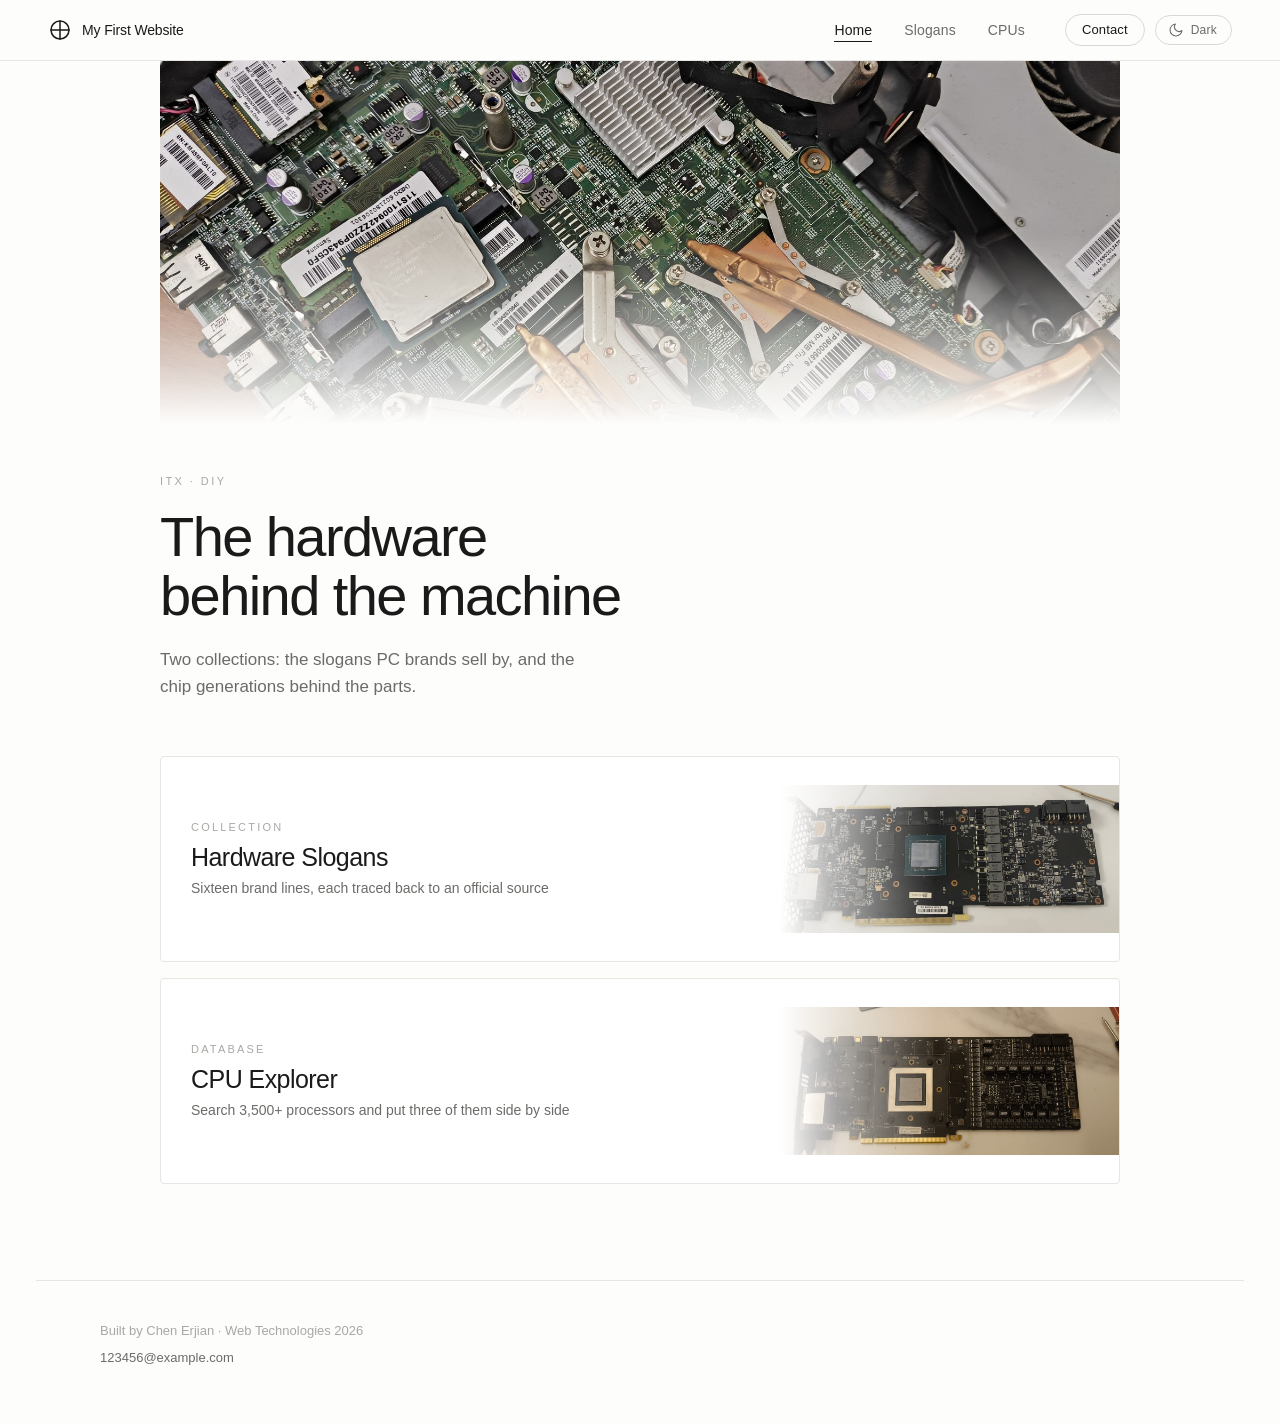
==== commit ed71fcf3: "cpu.html" ====
--- a/index.html
+++ b/index.html
@@ -1,39 +1,84 @@
 <!DOCTYPE html>
-<html lang="zh">
+<html lang="en">
 <head>
     <meta charset="UTF-8">
     <meta name="viewport" content="width=device-width, initial-scale=1.0">
-    <title>My First HTML Page</title>
+    <title>The Hardware Behind the Machine</title>
     <link rel="stylesheet" href="styles.css">
     <link rel="stylesheet" href="nav.css">
-    <link rel="icon" href="xlm.jpg" type="image/png">
+    <link rel="stylesheet" href="theme.css">
+    <link rel="icon" href="images/favicon-32.png" sizes="32x32" type="image/png">
+    <link rel="apple-touch-icon" href="images/apple-touch-icon.png">
+    <!-- Theme is applied before the first paint so a page never flashes light
+         before switching to dark. Details live in theme.js. -->
+    <script>
+        try {
+            var savedTheme = localStorage.getItem('theme');
+            if (savedTheme === 'dark' || savedTheme === 'light') {
+                document.documentElement.setAttribute('data-theme', savedTheme);
+            }
+        } catch (e) {}
+    </script>
 </head>
 <body class="index">
 
-    <!-- 导航由 parts.js 把 nav.html 的内容填进这里，所以这里是空的 -->
+    <!-- Nav is injected here by parts.js, so this stays empty -->
     <header id="site-header"></header>
 
-    <main class="index-wrap">
-        <h1 class="index-title">Welcome to My First HTML Page</h1>
+    <main class="index-main">
 
-        <h2 class="index-label">Slogans</h2>
+        <!-- Hero: the motherboard photo, with its lower edge fading into the page -->
+        <figure class="index-hero">
+            <img class="index-hero-img" src="images/zhuban-web.jpg"
+                 alt="A motherboard photographed from above, showing its socket, memory slots and expansion card slots">
+        </figure>
 
-        <!-- 注意：这里不要写 width 属性，尺寸由 styles.css 第一部分 1-4 的 .index-hero 控制 -->
-        <a class="img-link" href="https://bilibili.com" target="_blank" rel="noopener">
-            <img class="index-hero" src="bilibili.jpg" alt="fun image">
-        </a>
+        <!-- Main heading, left aligned. It sits in the faded-out part of the photo. -->
+        <header class="index-intro">
+            <p class="index-eyebrow">ITX &middot; DIY</p>
+            <h1 class="index-title">The hardware behind the machine</h1>
+            <p class="index-lede">
+                Two collections: the slogans PC brands sell by, and the chip generations
+                behind the parts.
+            </p>
+        </header>
 
-        <p> <img class="index-inline" src="xlm.jpg" alt="fun image"></p>
-        <p class="index-text">Here are some <a class="index-link" href="slogans.html">slogans</a></p>
+        <!-- Two long buttons: text on the left, photo bleeding off the right edge.
+             Deliberately a div, not a nav: nav.css styles every <nav> as the
+             sticky site header, which would collide with these cards. -->
+        <div class="index-cards">
 
-        <p> <img class="index-inline" src="xlm.jpg" alt="fun image"></p>
-        <p class="index-text">Here are some <a class="index-link" href="project.html">project</a></p>
+            <a class="index-card" href="slogans.html">
+                <span class="index-card-text">
+                    <span class="index-card-label">Collection</span>
+                    <span class="index-card-name">Hardware Slogans</span>
+                    <span class="index-card-desc">Sixteen brand lines, each traced back to an official source</span>
+                </span>
+                <span class="index-card-media">
+                    <img src="images/rtx2080-web.jpg" alt="">
+                </span>
+            </a>
+
+            <a class="index-card" href="cpus.html">
+                <span class="index-card-text">
+                    <span class="index-card-label">Database</span>
+                    <span class="index-card-name">CPU Explorer</span>
+                    <span class="index-card-desc">Search 3,500+ processors and put three of them side by side</span>
+                </span>
+                <span class="index-card-media">
+                    <img src="images/gtx780-web.jpg" alt="">
+                </span>
+            </a>
+
+        </div>
+
     </main>
 
-    <!-- 页脚由 parts.js 把 footer.html 的内容填进这里，所以这里是空的 -->
+    <!-- Footer is injected here by parts.js, so this stays empty -->
     <footer id="site-footer"></footer>
 
-    <!-- 放在 </body> 前：此时 #site-header / #site-footer 都已经存在，脚本才找得到它们 -->
+    <!-- Kept before </body> so both empty elements already exist when the script runs -->
+    <script src="theme.js"></script>
     <script src="parts.js"></script>
 </body>
 </html>
--- a/styles.css
+++ b/styles.css
@@ -5,20 +5,19 @@
 
      [1] index.html     home      - classes prefixed .index-*
      [2] slogans.html   slogans   - classes prefixed .slogans-* / .slogan-*
-     [3] project.html   projects  - classes prefixed .project-*
+     [3] cpus.html      CPUs      - classes prefixed .cpu-*
      [4] contact.html   contact   - classes prefixed .contact-*
      [5] dark mode (shared by all four pages; colours only, no layout)
 
    The four pages never share class names:
      index.html    <body class="index">
      slogans.html  <body class="slogans-page">
-     project.html  <body class="project-page">
+     cpus.html     <body class="cpu-page">
      contact.html  <body class="contact-page">
 
    The nav and footer live in nav.css, since all four pages share them.
    To change a page, look only at its section.
    ========================================================================== */
-
 
 /* ==========================================================================
    [1] index.html - home
@@ -41,92 +40,171 @@
 }
 
 /* --------------------------------------------------------------------------
-   1-2  centred container
-   Fixed width + margin auto centres everything
-   -------------------------------------------------------------------------- */
-
-.index-wrap {
-    max-width: 640px;
+   1-2  container
+   Left aligned, not centred: the photo, the heading and the cards all line up
+   on the same left edge.
+   -------------------------------------------------------------------------- */
+
+.index-main {
+    max-width: 960px;
     margin: 0 auto;
-    padding: 96px 24px 88px;
-    text-align: center;
-}
-
-/* --------------------------------------------------------------------------
-   1-3  headings
-   -------------------------------------------------------------------------- */
+    padding: 0 32px 96px;
+}
+
+/* --------------------------------------------------------------------------
+   1-3  hero photo
+   The bottom of the picture fades to nothing, so the heading below it sits on
+   the page rather than under a hard edge. mask-image fades the image itself,
+   which works on any background colour (no need to match the page colour).
+   -------------------------------------------------------------------------- */
+
+.index-hero {
+    margin: 0 0 8px;
+}
+
+.index-hero-img {
+    display: block;
+    width: 100%;
+    height: auto;
+
+    /* The fade is finished well before the bottom edge (84%), so the heading
+       that overlaps the last few pixels always sits on fully transparent
+       image — never on top of the photo itself. */
+    -webkit-mask-image: linear-gradient(to bottom, #000 40%, transparent 84%);
+    mask-image: linear-gradient(to bottom, #000 40%, transparent 84%);
+}
+
+/* --------------------------------------------------------------------------
+   1-4  heading block
+   A small negative margin tucks the type into the faded tail of the photo.
+   Keep this overlap small: the mask above guarantees that area is empty.
+   -------------------------------------------------------------------------- */
+
+.index-intro {
+    margin: -28px 0 0;
+    position: relative;   /* keeps the heading above the faded image */
+}
+
+.index-eyebrow {
+    margin: 0 0 16px;
+    font-size: 11px;
+    font-weight: 500;
+    letter-spacing: 0.22em;
+    text-transform: uppercase;
+    color: #a8a8a4;
+}
 
 .index-title {
-    margin: 0 0 8px;
-    font-size: 34px;
+    margin: 0 0 20px;
+    max-width: 17ch;
+
+    font-size: clamp(34px, 5.2vw, 56px);
+    font-weight: 400;
+    line-height: 1.06;
+    letter-spacing: -0.028em;
+    text-wrap: balance;
+}
+
+.index-lede {
+    margin: 0;
+    max-width: 46ch;
+    font-size: 17px;
+    line-height: 1.6;
+    color: #6b6b68;
+}
+
+/* --------------------------------------------------------------------------
+   1-5  the two long buttons
+   Text on the left, photo running off the right edge and fading into the card.
+   -------------------------------------------------------------------------- */
+
+.index-cards {
+    display: flex;
+    flex-direction: column;
+    gap: 16px;
+    margin-top: 56px;
+}
+
+.index-card {
+    display: grid;
+    grid-template-columns: 1fr 340px;
+    align-items: stretch;
+
+    min-height: 148px;
+    overflow: hidden;              /* keeps the photo inside the rounded corner */
+
+    padding: 28px 0 28px 30px;     /* no right padding: the photo bleeds to the edge */
+    text-decoration: none;
+    color: inherit;
+
+    background: #ffffff;
+    border: 1px solid #e6e6e3;
+    border-radius: 4px;
+
+    transition: border-color 0.3s ease, box-shadow 0.3s ease;
+}
+
+.index-card:hover {
+    border-color: #c9c9c5;
+    box-shadow: 0 2px 18px rgba(26, 26, 26, 0.06);
+}
+
+/* text column */
+.index-card-text {
+    display: flex;
+    flex-direction: column;
+    justify-content: center;
+    gap: 6px;
+    padding-right: 28px;
+}
+
+.index-card-label {
+    font-size: 11px;
+    font-weight: 500;
+    letter-spacing: 0.2em;
+    text-transform: uppercase;
+    color: #a8a8a4;
+}
+
+.index-card-name {
+    font-size: 25px;
     font-weight: 400;
     line-height: 1.2;
-    letter-spacing: -0.02em;
-}
-
-.index-label {
-    margin: 0 0 28px;
-    font-size: 11px;
-    font-weight: 500;
-    letter-spacing: 0.22em;
-    text-transform: uppercase;
-    color: #a8a8a8;
-}
-
-/* --------------------------------------------------------------------------
-   1-4  images
-   Change the width here to resize the image.
-   Do NOT put width="200" on the <img> in HTML:
-   the HTML attribute outranks external CSS and silently overrides this.
-   -------------------------------------------------------------------------- */
-
-.index-hero {
-    display: block;            /* images are inline by default; without block, margin auto cannot centre them */
-    width: 200px;
-    max-width: 100%;
-    height: auto;
-    margin: 32px auto;
-    border-radius: 2px;
-}
-
-.index-inline {
-    display: inline-block;
-    vertical-align: middle;
-    width: 90px;
-    max-width: 100%;
-    height: auto;
-    margin-left: 8px;
-    border-radius: 2px;
-}
-
-/* --------------------------------------------------------------------------
-   1-5  text and links
-   -------------------------------------------------------------------------- */
-
-.index-text {
-    margin: 24px 0 0;
-    font-size: 15px;
-    color: #6b6b6b;
-}
-
-.index-link {
-    color: #1a1a1a;
-    text-decoration: none;
-    border-bottom: 1px solid #a8a8a8;
-    padding-bottom: 2px;
-    transition: border-color 0.25s ease, color 0.25s ease;
-}
-
-.index-link:hover {
-    border-bottom-color: #1a1a1a;
-}
-
-/* link wrapping an image: no underline, or it draws a line across the row */
-
-.img-link {
-    display: inline-block;
-    text-decoration: none;
-    border-bottom: 0;
+    letter-spacing: -0.022em;
+}
+
+.index-card-desc {
+    font-size: 14px;
+    line-height: 1.5;
+    color: #6b6b68;
+}
+
+/* photo column: fills the height and fades away towards the centre of the card */
+.index-card-media {
+    position: relative;
+    display: block;
+    min-height: 92px;
+}
+
+.index-card-media img {
+    position: absolute;
+    inset: 0;
+
+    display: block;
+    width: 100%;
+    height: 100%;
+    object-fit: cover;
+
+    /* left edge transparent -> fully visible at 46%: the photo dissolves
+       into the card instead of starting on a hard vertical line */
+    -webkit-mask-image: linear-gradient(to right, transparent 0%, #000 46%);
+    mask-image: linear-gradient(to right, transparent 0%, #000 46%);
+
+    transition: transform 0.6s ease;
+}
+
+.index-card:hover .index-card-media img {
+    transform: scale(1.04);
 }
 
 /* --------------------------------------------------------------------------
@@ -205,19 +283,65 @@
 }
 
 /* --------------------------------------------------------------------------
-   1-8  home, mobile
-   -------------------------------------------------------------------------- */
-
-@media (max-width: 480px) {
-    .index-wrap {
-        padding: 56px 20px 64px;
-    }
-
-    .index-title {
-        font-size: 27px;
-    }
-}
-
+   1-8  home, tablet and mobile
+   -------------------------------------------------------------------------- */
+
+@media (max-width: 860px) {
+    .index-main {
+        padding: 0 24px 80px;
+    }
+
+    /* the photo column shrinks first, so the text keeps its room */
+    .index-card {
+        grid-template-columns: 1fr 220px;
+        min-height: 132px;
+        padding: 24px 0 24px 24px;
+    }
+
+    .index-card-name {
+        font-size: 22px;
+    }
+
+    .index-intro {
+        margin-top: -18px;
+    }
+}
+
+@media (max-width: 560px) {
+    .index-main {
+        padding: 0 18px 64px;
+    }
+
+    .index-card {
+        grid-template-columns: 1fr 120px;
+        min-height: 112px;
+        padding: 20px 0 20px 20px;
+    }
+
+    .index-card-name {
+        font-size: 19px;
+    }
+
+    .index-card-desc {
+        font-size: 13px;
+    }
+
+    .index-card-text {
+        padding-right: 16px;
+    }
+
+    .index-lede {
+        font-size: 15px;
+    }
+
+    .index-intro {
+        margin-top: -12px;
+    }
+
+    .index-cards {
+        margin-top: 40px;
+    }
+}
 
 /* ==========================================================================
    [2] slogans.html - hardware brand slogans
@@ -505,16 +629,15 @@
     }
 }
 
-
 /* ==========================================================================
-   [3] project.html - CPU and GPU generations
+   [3] cpus.html - CPU Explorer
    ========================================================================== */
 
 /* --------------------------------------------------------------------------
    3-1  page shell
    -------------------------------------------------------------------------- */
 
-.project-page {
+.cpu-page {
     margin: 0;
     padding: 0;
     background: #fdfdfc;
@@ -527,33 +650,33 @@
 }
 
 /* --------------------------------------------------------------------------
-   3-2  centred container
-   -------------------------------------------------------------------------- */
-
-.project-wrap {
-    max-width: 880px;
+   3-2  container
+   -------------------------------------------------------------------------- */
+
+.cpu-wrap {
+    max-width: 1180px;
     margin: 0 auto;
-    padding: 104px 32px 88px;
+    padding: 96px 32px 88px;
 }
 
 /* --------------------------------------------------------------------------
    3-3  page header
    -------------------------------------------------------------------------- */
 
-.project-head {
-    margin-bottom: 72px;
-}
-
-.project-eyebrow {
-    margin: 0 0 20px;
+.cpu-head {
+    margin-bottom: 40px;
+}
+
+.cpu-eyebrow {
+    margin: 0 0 18px;
     font-size: 11px;
     font-weight: 500;
     letter-spacing: 0.22em;
     text-transform: uppercase;
-    color: #a8a8a8;
-}
-
-.project-head h1 {
+    color: #a8a8a4;
+}
+
+.cpu-head h1 {
     margin: 0;
     font-size: clamp(32px, 4.6vw, 46px);
     font-weight: 400;
@@ -561,149 +684,454 @@
     letter-spacing: -0.025em;
 }
 
-.project-sub {
-    margin: 20px 0 0;
-    max-width: 54ch;
+.cpu-sub {
+    margin: 18px 0 0;
+    max-width: 56ch;
     font-size: 15px;
-    color: #6b6b6b;
-}
-
-/* --------------------------------------------------------------------------
-   3-4  one group per vendor
-   -------------------------------------------------------------------------- */
-
-.arch-group {
-    margin-bottom: 64px;
-}
-
-.arch-brand {
-    margin: 0 0 20px;
-    padding-bottom: 14px;
-    border-bottom: 1px solid #1a1a1a;
-
-    font-size: 20px;
+    color: #6b6b68;
+}
+
+/* --------------------------------------------------------------------------
+   3-4  toolbar: the search field and the brand chips
+   -------------------------------------------------------------------------- */
+
+.cpu-toolbar {
+    display: flex;
+    align-items: flex-end;
+    justify-content: space-between;
+    gap: 20px;
+    flex-wrap: wrap;
+
+    margin-bottom: 24px;
+    padding-bottom: 22px;
+    border-bottom: 1px solid #e6e6e3;
+}
+
+.cpu-search-wrap {
+    flex: 1 1 320px;
+    min-width: 240px;
+}
+
+.cpu-search-label {
+    display: block;
+    margin-bottom: 8px;
+
+    font-size: 11px;
     font-weight: 500;
-    letter-spacing: -0.01em;
-}
-
-/* the product family, quieter than the vendor name */
-.arch-brand-note {
-    margin-left: 6px;
+    letter-spacing: 0.2em;
+    text-transform: uppercase;
+    color: #a8a8a4;
+}
+
+.cpu-search {
+    width: 100%;
+    box-sizing: border-box;
+    padding: 11px 14px;
+
+    font-family: inherit;
+    font-size: 15px;
+    color: #1a1a1a;
+
+    background: #ffffff;
+    border: 1px solid #dcdcd8;
+    border-radius: 4px;
+
+    transition: border-color 0.25s ease, box-shadow 0.25s ease;
+}
+
+.cpu-search::placeholder {
+    color: #b4b4b0;
+}
+
+.cpu-search:focus {
+    outline: none;
+    border-color: #1a1a1a;
+    box-shadow: 0 0 0 3px rgba(26, 26, 26, 0.08);
+}
+
+/* brand filter chips */
+.cpu-brands {
+    display: flex;
+    gap: 8px;
+}
+
+.cpu-brand {
+    padding: 9px 16px;
+
+    font-family: inherit;
     font-size: 13px;
-    font-weight: 400;
-    letter-spacing: 0.02em;
-    color: #a8a8a8;
-}
-
-/* --------------------------------------------------------------------------
-   3-5  the rows
-   A grid rather than a table: same alignment, but it reflows on narrow
-   screens instead of scrolling sideways.
-   -------------------------------------------------------------------------- */
-
-.arch-list {
+    font-weight: 500;
+    color: #6b6b68;
+
+    background: transparent;
+    border: 1px solid #dcdcd8;
+    border-radius: 999px;
+    cursor: pointer;
+
+    transition: color 0.2s ease, border-color 0.2s ease,
+                background-color 0.2s ease;
+}
+
+.cpu-brand:hover {
+    color: #1a1a1a;
+    border-color: #b4b4b0;
+}
+
+.cpu-brand.is-active {
+    color: #fdfdfc;
+    background: #1a1a1a;
+    border-color: #1a1a1a;
+}
+
+.cpu-brand:focus-visible {
+    outline: 2px solid #1a1a1a;
+    outline-offset: 2px;
+}
+
+/* --------------------------------------------------------------------------
+   3-5  two panels side by side: results on the left, comparison on the right
+   -------------------------------------------------------------------------- */
+
+.cpu-board {
+    display: grid;
+    grid-template-columns: minmax(0, 1fr) minmax(0, 1fr);
+    gap: 32px;
+    align-items: start;
+}
+
+/* min-width:0 is what lets the result list and the comparison table scroll
+   inside their own panel instead of stretching the grid column */
+.cpu-results,
+.cpu-compare {
+    min-width: 0;
+}
+
+.cpu-compare-body {
+    min-height: 72px;
+}
+
+.cpu-panel-head {
+    display: flex;
+    align-items: baseline;
+    justify-content: space-between;
+    gap: 12px;
+
+    margin-bottom: 12px;
+    padding-bottom: 10px;
+    border-bottom: 1px solid #e6e6e3;
+}
+
+.cpu-panel-title {
+    margin: 0;
+    font-size: 11px;
+    font-weight: 600;
+    letter-spacing: 0.2em;
+    text-transform: uppercase;
+    color: #8a8a86;
+}
+
+.cpu-count {
+    margin: 0;
+    font-family: ui-monospace, "SF Mono", "Cascadia Mono", Menlo, Consolas, monospace;
+    font-size: 11.5px;
+    color: #a8a8a4;
+}
+
+.cpu-clear {
+    padding: 0;
+    font-family: inherit;
+    font-size: 12px;
+    color: #8a8a86;
+    background: none;
+    border: 0;
+    border-bottom: 1px solid #d4d4d0;
+    cursor: pointer;
+    transition: color 0.2s ease, border-color 0.2s ease;
+}
+
+.cpu-clear:hover {
+    color: #1a1a1a;
+    border-bottom-color: #1a1a1a;
+}
+
+/* --------------------------------------------------------------------------
+   3-6  the result rows
+   Fixed height and their own scroll area, so a long result list never pushes
+   the comparison table off the screen.
+   -------------------------------------------------------------------------- */
+
+.cpu-list {
     margin: 0;
     padding: 0;
     list-style: none;
-}
-
-.chip {
-    display: grid;
-    grid-template-columns: 1.15fr 1.5fr 76px 1.25fr;
-    align-items: baseline;
+
+    max-height: 60vh;
+    overflow-y: auto;
+    overscroll-behavior: contain;
+}
+
+.cpu-pick {
+    display: flex;
+    align-items: center;
+    justify-content: space-between;
     gap: 16px;
 
-    padding: 14px 6px;
-    border-bottom: 1px solid #e6e6e6;
-
-    transition: background-color 0.25s ease, padding-left 0.25s ease;
-}
-
-.chip:hover {
+    width: 100%;
+    box-sizing: border-box;
+    padding: 12px 12px;
+
+    font-family: inherit;
+    text-align: left;
+    color: inherit;
+
+    background: transparent;
+    border: 0;
+    border-bottom: 1px solid #eeeee9;
+    cursor: pointer;
+
+    transition: background-color 0.15s ease;
+}
+
+.cpu-pick:hover {
     background: #f4f4f2;
-    padding-left: 14px;
-}
-
-/* generation label, e.g. "12th gen" or "Zen 5" */
-.chip-gen {
-    font-size: 15px;
+}
+
+.cpu-pick:focus-visible {
+    outline: 2px solid #1a1a1a;
+    outline-offset: -2px;
+}
+
+/* a picked CPU keeps a marker, so the list shows what is already compared */
+.cpu-pick.is-picked {
+    background: #f0f0ec;
+    box-shadow: inset 3px 0 0 #1a1a1a;
+}
+
+.cpu-row-main {
+    display: flex;
+    flex-direction: column;
+    gap: 2px;
+    min-width: 0;
+}
+
+.cpu-row-model {
+    font-size: 14.5px;
     font-weight: 500;
     letter-spacing: -0.005em;
-}
-
-/* architecture codename, e.g. "Alder Lake" */
-.chip-code {
-    font-family: "Iowan Old Style", "Palatino Linotype", Georgia, "Songti SC", serif;
-    font-size: 17px;
-    font-style: italic;
+
+    overflow: hidden;
+    text-overflow: ellipsis;
+    white-space: nowrap;
+}
+
+.cpu-row-meta {
+    font-size: 11.5px;
+    color: #a8a8a4;
+
+    overflow: hidden;
+    text-overflow: ellipsis;
+    white-space: nowrap;
+}
+
+.cpu-row-specs {
+    flex: none;
+    font-family: ui-monospace, "SF Mono", "Cascadia Mono", Menlo, Consolas, monospace;
+    font-size: 11.5px;
+    color: #8a8a86;
+    white-space: nowrap;
+}
+
+.cpu-empty {
+    padding: 24px 4px;
+    font-size: 14px;
+    color: #8a8a86;
+}
+
+.cpu-more {
+    display: block;
+    width: 100%;
+    margin-top: 14px;
+    padding: 11px;
+
+    font-family: inherit;
+    font-size: 13px;
+    font-weight: 500;
+    color: #1a1a1a;
+
+    background: transparent;
+    border: 1px solid #dcdcd8;
+    border-radius: 4px;
+    cursor: pointer;
+
+    transition: background-color 0.2s ease, border-color 0.2s ease;
+}
+
+.cpu-more:hover {
+    background: #f4f4f2;
+    border-color: #b4b4b0;
+}
+
+/* --------------------------------------------------------------------------
+   3-7  the comparison table
+   -------------------------------------------------------------------------- */
+
+.cpu-compare-empty {
+    margin: 0;
+    padding: 28px 22px;
+
+    font-size: 13.5px;
+    line-height: 1.6;
+    color: #a8a8a4;
+
+    border: 1px dashed #dcdcd8;
+    border-radius: 4px;
+}
+
+/* three columns of long model names will not fit a phone: scroll sideways
+   inside this box instead of stretching the page */
+.cpu-table-scroll {
+    overflow-x: auto;
+    overscroll-behavior-x: contain;
+}
+
+.cpu-table {
+    width: 100%;
+    border-collapse: collapse;
+    font-size: 13px;
+}
+
+.cpu-table th,
+.cpu-table td {
+    padding: 9px 10px;
+    text-align: left;
+    vertical-align: top;
+    border-bottom: 1px solid #eeeee9;
+}
+
+.cpu-table thead th {
+    position: relative;
+    padding-right: 26px;
+    border-bottom: 1px solid #d4d4d0;
+    vertical-align: bottom;
+}
+
+.cpu-table-corner {
+    width: 112px;
+    font-size: 11px;
+    font-weight: 600;
+    letter-spacing: 0.16em;
+    text-transform: uppercase;
+    color: #a8a8a4;
+}
+
+.cpu-table-model {
+    display: block;
+    font-size: 13px;
+    font-weight: 600;
+    letter-spacing: -0.005em;
+    color: #1a1a1a;
+}
+
+.cpu-table-remove {
+    position: absolute;
+    top: 4px;
+    right: 0;
+
+    width: 20px;
+    height: 20px;
+    padding: 0;
+
+    font-family: inherit;
+    font-size: 15px;
+    line-height: 1;
+    color: #b4b4b0;
+
+    background: none;
+    border: 0;
+    border-radius: 50%;
+    cursor: pointer;
+
+    transition: color 0.2s ease, background-color 0.2s ease;
+}
+
+.cpu-table-remove:hover {
+    color: #1a1a1a;
+    background: #ececeA;
+}
+
+.cpu-table tbody th {
+    font-weight: 400;
+    font-size: 11.5px;
+    letter-spacing: 0.04em;
+    text-transform: uppercase;
+    color: #8a8a86;
+    white-space: nowrap;
+}
+
+.cpu-table tbody td {
+    font-family: ui-monospace, "SF Mono", "Cascadia Mono", Menlo, Consolas, monospace;
+    font-size: 12.5px;
     color: #3a3a38;
 }
 
-/* launch date, monospaced so the digits line up down the column */
-.chip-date {
-    font-family: ui-monospace, "SF Mono", "Cascadia Mono", Menlo, Consolas, monospace;
-    font-size: 12px;
-    color: #a8a8a4;
-    white-space: nowrap;
-}
-
-/* the example part number */
-.chip-model {
-    font-family: ui-monospace, "SF Mono", "Cascadia Mono", Menlo, Consolas, monospace;
-    font-size: 13px;
-    color: #6b6b68;
-    text-align: right;
-}
-
-/* --------------------------------------------------------------------------
-   3-6  footnote
-   -------------------------------------------------------------------------- */
-
-.project-footnote {
-    margin: 0;
-    max-width: 66ch;
+/* the winning value in a numeric row */
+.cpu-table tbody td.is-best {
+    font-weight: 700;
+    color: #1a1a1a;
+    background: #f0f0ec;
+}
+
+/* --------------------------------------------------------------------------
+   3-8  footnote
+   -------------------------------------------------------------------------- */
+
+.cpu-footnote {
+    margin: 44px 0 0;
+    max-width: 74ch;
     font-size: 12.5px;
     line-height: 1.7;
     color: #a8a8a4;
 }
 
 /* --------------------------------------------------------------------------
-   3-7  projects, mobile
-   Two lines per chip instead of four columns.
-   -------------------------------------------------------------------------- */
-
-@media (max-width: 720px) {
-    .project-wrap {
-        padding: 64px 20px 64px;
-    }
-
-    .project-head {
-        margin-bottom: 48px;
-    }
-
-    .chip {
-        grid-template-columns: 1fr auto;
-        gap: 4px 12px;
-        padding: 14px 4px;
-    }
-
-    /* generation on the left, date on the right */
-    .chip-gen { grid-column: 1; }
-    .chip-date { grid-column: 2; text-align: right; }
-
-    /* codename and model stack underneath */
-    .chip-code {
-        grid-column: 1 / -1;
-        font-size: 15px;
-    }
-
-    .chip-model {
-        grid-column: 1 / -1;
-        text-align: left;
-    }
-
-    .chip:hover {
-        padding-left: 4px;
+   3-9  one column on narrower screens
+   -------------------------------------------------------------------------- */
+
+@media (max-width: 900px) {
+    .cpu-wrap {
+        padding: 72px 24px 72px;
+    }
+
+    .cpu-board {
+        grid-template-columns: 1fr;
+        gap: 36px;
+    }
+
+    /* the list gets a natural height once it is full width */
+    .cpu-list {
+        max-height: 46vh;
+    }
+}
+
+@media (max-width: 560px) {
+    .cpu-wrap {
+        padding: 56px 18px 64px;
+    }
+
+    .cpu-head {
+        margin-bottom: 28px;
+    }
+
+    .cpu-toolbar {
+        gap: 14px;
+    }
+
+    .cpu-row-specs {
+        display: none;      /* the model and brand are the useful part here */
+    }
+
+    .cpu-table-corner {
+        width: 84px;
     }
 }
 
@@ -842,144 +1270,7 @@
     }
 }
 
-
 /* ==========================================================================
    [5] dark mode - shared by all four pages, colours only
    ========================================================================== */
 
-@media (prefers-color-scheme: dark) {
-
-    /* home */
-    .index {
-        background: #0e0e0e;
-        color: #ededed;
-    }
-
-    .index-link {
-        color: #ededed;
-    }
-
-    .index-quote {
-        background: #161616;
-        border-color: #262626;
-        color: #ededed;
-    }
-
-    /* slogans */
-    .slogans-page {
-        background: #0e0e0e;
-        color: #ededed;
-    }
-
-    .slogans-grid {
-        background: #262626;
-        border-color: #262626;
-    }
-
-    .slogan {
-        background: #0e0e0e;
-    }
-
-    .slogan:hover {
-        background: #161616;
-    }
-
-    /* lift the card secondary text, or it vanishes on dark */
-    .slogan-brand {
-        color: #9a9a96;
-    }
-
-    .slogan::after {
-        color: #4a4a48;
-    }
-
-    .slogan-note {
-        color: #9a9a96;
-    }
-
-    .slogan-src,
-    .slogans-footnote,
-    .slogans-eyebrow {
-        color: #6f6f6c;
-    }
-
-    .slogans-footnote code {
-        color: #9a9a96;
-    }
-
-    /* "no short slogan" section */
-    .blanks-title,
-    .blanks-list dt {
-        color: #9a9a96;
-    }
-
-    .blanks-note {
-        color: #8a8a86;
-    }
-
-    .blanks-list,
-    .blanks-list > div {
-        border-color: #262626;
-    }
-
-    .blanks-list dd {
-        color: #ededed;
-    }
-
-    .back-link:hover {
-        color: #ededed;
-    }
-
-    /* projects */
-    .project-page {
-        background: #0e0e0e;
-        color: #ededed;
-    }
-
-    .arch-brand {
-        border-bottom-color: #ededed;
-    }
-
-    .chip {
-        border-bottom-color: #262626;
-    }
-
-    .chip:hover {
-        background: #161616;
-    }
-
-    .chip-code {
-        color: #b8b8b4;
-    }
-
-    .chip-date {
-        color: #6f6f6c;
-    }
-
-    .chip-model {
-        color: #9a9a96;
-    }
-
-    .project-footnote {
-        color: #6f6f6c;
-    }
-
-    /* contact */
-    .contact-page {
-        background: #0e0e0e;
-        color: #ededed;
-    }
-
-    .contact-list,
-    .contact-list li {
-        border-color: #262626;
-    }
-
-    .contact-value {
-        color: #ededed;
-    }
-
-    a.contact-value:hover {
-        border-bottom-color: #ededed;
-    }
-}
--- a/nav.css
+++ b/nav.css
@@ -219,45 +219,87 @@
         padding: 5px 12px;
         font-size: 12px;
     }
-}
-
-/* --------------------------------------------------------------------------
-   6  深色模式
-   -------------------------------------------------------------------------- */
-
-@media (prefers-color-scheme: dark) {
-    nav {
-        background: rgba(14, 14, 14, 0.82);
-        border-bottom-color: #262626;
-    }
-
-    nav .logo,
-    nav .links a:hover,
-    nav .links a.active {
-        color: #ededed;
-    }
-
-    nav .links a {
-        color: #9a9a9a;
-    }
-
-    nav .pill {
-        color: #ededed;
-        border-color: #3a3a3a;
-    }
-
-    nav .pill:hover {
-        color: #0e0e0e;
-        background: #ededed;
-        border-color: #ededed;
-    }
-
-    nav .pill.active {
-        color: #0e0e0e;
-        background: #ededed;
-        border-color: #ededed;
-    }
-}
+
+    /* narrow screens: the switch drops its label and keeps just the icon */
+    nav .theme-toggle {
+        margin-left: 8px;
+        padding: 0;
+        width: 30px;
+        height: 30px;
+        border-radius: 50%;
+    }
+
+    nav .theme-toggle-label {
+        display: none;
+    }
+}
+
+/* --------------------------------------------------------------------------
+   6  light / dark switch
+   Sits to the right of the Contact pill. Same pill language as Contact, but
+   round-friendly and quieter, since it is a utility rather than a destination.
+   The icon is picked by aria-pressed, which theme.js keeps truthful, so a
+   visitor following the operating system still sees the correct glyph.
+   -------------------------------------------------------------------------- */
+
+nav .theme-toggle {
+    display: inline-flex;
+    align-items: center;
+    justify-content: center;
+    gap: 7px;
+
+    margin-left: 10px;
+    padding: 6px 14px 6px 12px;
+
+    font-family: inherit;
+    font-size: 12px;
+    font-weight: 500;
+    letter-spacing: 0.02em;
+    line-height: 1.4;
+    white-space: nowrap;
+
+    color: #6b6b68;
+    background: transparent;
+    border: 1px solid #d8d8d8;
+    border-radius: 999px;
+    cursor: pointer;
+
+    transition: color 0.25s ease, border-color 0.25s ease, background-color 0.25s ease;
+}
+
+nav .theme-toggle:hover {
+    color: #1a1a1a;
+    border-color: #b4b4b0;
+}
+
+nav .theme-toggle:focus-visible {
+    outline: 2px solid #1a1a1a;
+    outline-offset: 2px;
+}
+
+nav .theme-toggle-icon {
+    display: inline-flex;
+    align-items: center;
+}
+
+/* only one glyph is visible at a time */
+nav .theme-toggle .icon-sun {
+    display: none;
+}
+
+nav .theme-toggle[aria-pressed="true"] .icon-moon {
+    display: none;
+}
+
+nav .theme-toggle[aria-pressed="true"] .icon-sun {
+    display: block;
+}
+
+/* --------------------------------------------------------------------------
+   7  深色模式
+   The dark colours for the nav used to live here. They now sit in theme.css,
+   so that the switch can override the operating system. Add a colour there.
+   -------------------------------------------------------------------------- */
 
 /* ==========================================================================
    站内页脚 #site-footer
@@ -308,18 +350,3 @@
    7  页脚深色模式
    -------------------------------------------------------------------------- */
 
-@media (prefers-color-scheme: dark) {
-    #site-footer {
-        border-top-color: #262626;
-        color: #6f6f6f;
-    }
-
-    #site-footer a {
-        color: #9a9a9a;
-    }
-
-    #site-footer a:hover {
-        color: #ededed;
-        border-bottom-color: #ededed;
-    }
-}
--- a/theme.css
+++ b/theme.css
@@ -0,0 +1,476 @@
+/* ==========================================================================
+   theme.css - the switchable light / dark layer
+
+   Why this file exists
+   --------------------
+   The dark colours live here instead of in styles.css and nav.css, because the
+   navigation has a light / dark switch and a plain
+   @media (prefers-color-scheme: dark) cannot be overruled by a click.
+
+   Every rule that used to sit inside that media query now appears twice:
+
+     html:not([data-theme]) ...    follow the operating system, but only while
+                                   the visitor has not chosen a theme
+     html[data-theme="dark"] ...   an explicit choice; wins over the system in
+                                   both directions
+
+   So the site still follows the OS on a first visit, and the switch in the nav
+   overrides it afterwards. theme.js sets the data-theme attribute.
+
+   Keep this file in step with the base rules in styles.css and nav.css: if a
+   colour is changed there, change its twin here too.
+   ========================================================================== */
+
+/* --------------------------------------------------------------------------
+   follows the operating system, until the visitor picks a theme
+   -------------------------------------------------------------------------- */
+
+@media (prefers-color-scheme: dark) {
+
+    /* ---- from styles.css ---- */
+
+    /* home */
+
+    html:not([data-theme]) .index {
+        background: #0e0e0e;
+        color: #ededed;
+    }
+
+    html:not([data-theme]) .index-card {
+        background: #161616;
+        border-color: #262626;
+    }
+
+    html:not([data-theme]) .index-card:hover {
+        border-color: #3a3a3a;
+        box-shadow: none;
+    }
+
+    html:not([data-theme]) .index-eyebrow,
+    html:not([data-theme]) .index-card-label {
+        color: #6f6f6c;
+    }
+
+    html:not([data-theme]) .index-lede,
+    html:not([data-theme]) .index-card-desc {
+        color: #9a9a96;
+    }
+
+    html:not([data-theme]) .index-quote {
+        background: #161616;
+        border-color: #262626;
+        color: #ededed;
+    }
+
+    /* slogans */
+
+    html:not([data-theme]) .slogans-page {
+        background: #0e0e0e;
+        color: #ededed;
+    }
+
+    html:not([data-theme]) .slogans-grid {
+        background: #262626;
+        border-color: #262626;
+    }
+
+    html:not([data-theme]) .slogan {
+        background: #0e0e0e;
+    }
+
+    html:not([data-theme]) .slogan:hover {
+        background: #161616;
+    }
+
+    /* lift the card secondary text, or it vanishes on dark */
+
+    html:not([data-theme]) .slogan-brand {
+        color: #9a9a96;
+    }
+
+    html:not([data-theme]) .slogan::after {
+        color: #4a4a48;
+    }
+
+    html:not([data-theme]) .slogan-note {
+        color: #9a9a96;
+    }
+
+    html:not([data-theme]) .slogan-src,
+    html:not([data-theme]) .slogans-footnote,
+    html:not([data-theme]) .slogans-eyebrow {
+        color: #6f6f6c;
+    }
+
+    html:not([data-theme]) .slogans-footnote code {
+        color: #9a9a96;
+    }
+
+    /* "no short slogan" section */
+
+    html:not([data-theme]) .blanks-title,
+    html:not([data-theme]) .blanks-list dt {
+        color: #9a9a96;
+    }
+
+    html:not([data-theme]) .blanks-note {
+        color: #8a8a86;
+    }
+
+    html:not([data-theme]) .blanks-list,
+    html:not([data-theme]) .blanks-list > div {
+        border-color: #262626;
+    }
+
+    html:not([data-theme]) .blanks-list dd {
+        color: #ededed;
+    }
+
+    html:not([data-theme]) .back-link:hover {
+        color: #ededed;
+    }
+
+    /* projects */
+
+    html:not([data-theme]) .project-page {
+        background: #0e0e0e;
+        color: #ededed;
+    }
+
+    html:not([data-theme]) .arch-brand {
+        border-bottom-color: #ededed;
+    }
+
+    html:not([data-theme]) .chip {
+        border-bottom-color: #262626;
+    }
+
+    html:not([data-theme]) .chip:hover {
+        background: #161616;
+    }
+
+    html:not([data-theme]) .chip-code {
+        color: #b8b8b4;
+    }
+
+    html:not([data-theme]) .chip-date {
+        color: #6f6f6c;
+    }
+
+    html:not([data-theme]) .chip-model {
+        color: #9a9a96;
+    }
+
+    html:not([data-theme]) .project-footnote {
+        color: #6f6f6c;
+    }
+
+    /* contact */
+
+    html:not([data-theme]) .contact-page {
+        background: #0e0e0e;
+        color: #ededed;
+    }
+
+    html:not([data-theme]) .contact-list,
+    html:not([data-theme]) .contact-list li {
+        border-color: #262626;
+    }
+
+    html:not([data-theme]) .contact-value {
+        color: #ededed;
+    }
+
+    html:not([data-theme]) a.contact-value:hover {
+        border-bottom-color: #ededed;
+    }
+
+    /* ---- from nav.css ---- */
+
+    html:not([data-theme]) nav {
+        background: rgba(14, 14, 14, 0.82);
+        border-bottom-color: #262626;
+    }
+
+    html:not([data-theme]) nav .logo,
+    html:not([data-theme]) nav .links a:hover,
+    html:not([data-theme]) nav .links a.active {
+        color: #ededed;
+    }
+
+    html:not([data-theme]) nav .links a {
+        color: #9a9a9a;
+    }
+
+    html:not([data-theme]) nav .pill {
+        color: #ededed;
+        border-color: #3a3a3a;
+    }
+
+    html:not([data-theme]) nav .pill:hover {
+        color: #0e0e0e;
+        background: #ededed;
+        border-color: #ededed;
+    }
+
+    html:not([data-theme]) nav .pill.active {
+        color: #0e0e0e;
+        background: #ededed;
+        border-color: #ededed;
+    }
+
+    html:not([data-theme]) #site-footer {
+        border-top-color: #262626;
+        color: #6f6f6f;
+    }
+
+    html:not([data-theme]) #site-footer a {
+        color: #9a9a9a;
+    }
+
+    html:not([data-theme]) #site-footer a:hover {
+        color: #ededed;
+        border-bottom-color: #ededed;
+    }
+
+
+    /* the switch itself */
+    html:not([data-theme]) .theme-toggle {
+        color: #9a9a96;
+        border-color: #3a3a3a;
+    }
+
+    html:not([data-theme]) .theme-toggle:hover {
+        color: #ededed;
+        border-color: #6a6a66;
+    }
+
+    html:not([data-theme]) .theme-toggle:focus-visible {
+        outline-color: #ededed;
+    }
+}
+
+/* --------------------------------------------------------------------------
+   explicit dark, chosen with the switch
+   -------------------------------------------------------------------------- */
+
+/* ---- from styles.css ---- */
+
+/* home */
+
+html[data-theme="dark"] .index {
+    background: #0e0e0e;
+    color: #ededed;
+}
+
+html[data-theme="dark"] .index-card {
+    background: #161616;
+    border-color: #262626;
+}
+
+html[data-theme="dark"] .index-card:hover {
+    border-color: #3a3a3a;
+    box-shadow: none;
+}
+
+html[data-theme="dark"] .index-eyebrow,
+html[data-theme="dark"] .index-card-label {
+    color: #6f6f6c;
+}
+
+html[data-theme="dark"] .index-lede,
+html[data-theme="dark"] .index-card-desc {
+    color: #9a9a96;
+}
+
+html[data-theme="dark"] .index-quote {
+    background: #161616;
+    border-color: #262626;
+    color: #ededed;
+}
+
+/* slogans */
+
+html[data-theme="dark"] .slogans-page {
+    background: #0e0e0e;
+    color: #ededed;
+}
+
+html[data-theme="dark"] .slogans-grid {
+    background: #262626;
+    border-color: #262626;
+}
+
+html[data-theme="dark"] .slogan {
+    background: #0e0e0e;
+}
+
+html[data-theme="dark"] .slogan:hover {
+    background: #161616;
+}
+
+/* lift the card secondary text, or it vanishes on dark */
+
+html[data-theme="dark"] .slogan-brand {
+    color: #9a9a96;
+}
+
+html[data-theme="dark"] .slogan::after {
+    color: #4a4a48;
+}
+
+html[data-theme="dark"] .slogan-note {
+    color: #9a9a96;
+}
+
+html[data-theme="dark"] .slogan-src,
+html[data-theme="dark"] .slogans-footnote,
+html[data-theme="dark"] .slogans-eyebrow {
+    color: #6f6f6c;
+}
+
+html[data-theme="dark"] .slogans-footnote code {
+    color: #9a9a96;
+}
+
+/* "no short slogan" section */
+
+html[data-theme="dark"] .blanks-title,
+html[data-theme="dark"] .blanks-list dt {
+    color: #9a9a96;
+}
+
+html[data-theme="dark"] .blanks-note {
+    color: #8a8a86;
+}
+
+html[data-theme="dark"] .blanks-list,
+html[data-theme="dark"] .blanks-list > div {
+    border-color: #262626;
+}
+
+html[data-theme="dark"] .blanks-list dd {
+    color: #ededed;
+}
+
+html[data-theme="dark"] .back-link:hover {
+    color: #ededed;
+}
+
+/* projects */
+
+html[data-theme="dark"] .project-page {
+    background: #0e0e0e;
+    color: #ededed;
+}
+
+html[data-theme="dark"] .arch-brand {
+    border-bottom-color: #ededed;
+}
+
+html[data-theme="dark"] .chip {
+    border-bottom-color: #262626;
+}
+
+html[data-theme="dark"] .chip:hover {
+    background: #161616;
+}
+
+html[data-theme="dark"] .chip-code {
+    color: #b8b8b4;
+}
+
+html[data-theme="dark"] .chip-date {
+    color: #6f6f6c;
+}
+
+html[data-theme="dark"] .chip-model {
+    color: #9a9a96;
+}
+
+html[data-theme="dark"] .project-footnote {
+    color: #6f6f6c;
+}
+
+/* contact */
+
+html[data-theme="dark"] .contact-page {
+    background: #0e0e0e;
+    color: #ededed;
+}
+
+html[data-theme="dark"] .contact-list,
+html[data-theme="dark"] .contact-list li {
+    border-color: #262626;
+}
+
+html[data-theme="dark"] .contact-value {
+    color: #ededed;
+}
+
+html[data-theme="dark"] a.contact-value:hover {
+    border-bottom-color: #ededed;
+}
+
+/* ---- from nav.css ---- */
+
+html[data-theme="dark"] nav {
+    background: rgba(14, 14, 14, 0.82);
+    border-bottom-color: #262626;
+}
+
+html[data-theme="dark"] nav .logo,
+html[data-theme="dark"] nav .links a:hover,
+html[data-theme="dark"] nav .links a.active {
+    color: #ededed;
+}
+
+html[data-theme="dark"] nav .links a {
+    color: #9a9a9a;
+}
+
+html[data-theme="dark"] nav .pill {
+    color: #ededed;
+    border-color: #3a3a3a;
+}
+
+html[data-theme="dark"] nav .pill:hover {
+    color: #0e0e0e;
+    background: #ededed;
+    border-color: #ededed;
+}
+
+html[data-theme="dark"] nav .pill.active {
+    color: #0e0e0e;
+    background: #ededed;
+    border-color: #ededed;
+}
+
+html[data-theme="dark"] #site-footer {
+    border-top-color: #262626;
+    color: #6f6f6f;
+}
+
+html[data-theme="dark"] #site-footer a {
+    color: #9a9a9a;
+}
+
+html[data-theme="dark"] #site-footer a:hover {
+    color: #ededed;
+    border-bottom-color: #ededed;
+}
+
+/* the switch itself */
+html[data-theme="dark"] .theme-toggle {
+    color: #9a9a96;
+    border-color: #3a3a3a;
+}
+
+html[data-theme="dark"] .theme-toggle:hover {
+    color: #ededed;
+    border-color: #6a6a66;
+}
+
+html[data-theme="dark"] .theme-toggle:focus-visible {
+    outline-color: #ededed;
+}
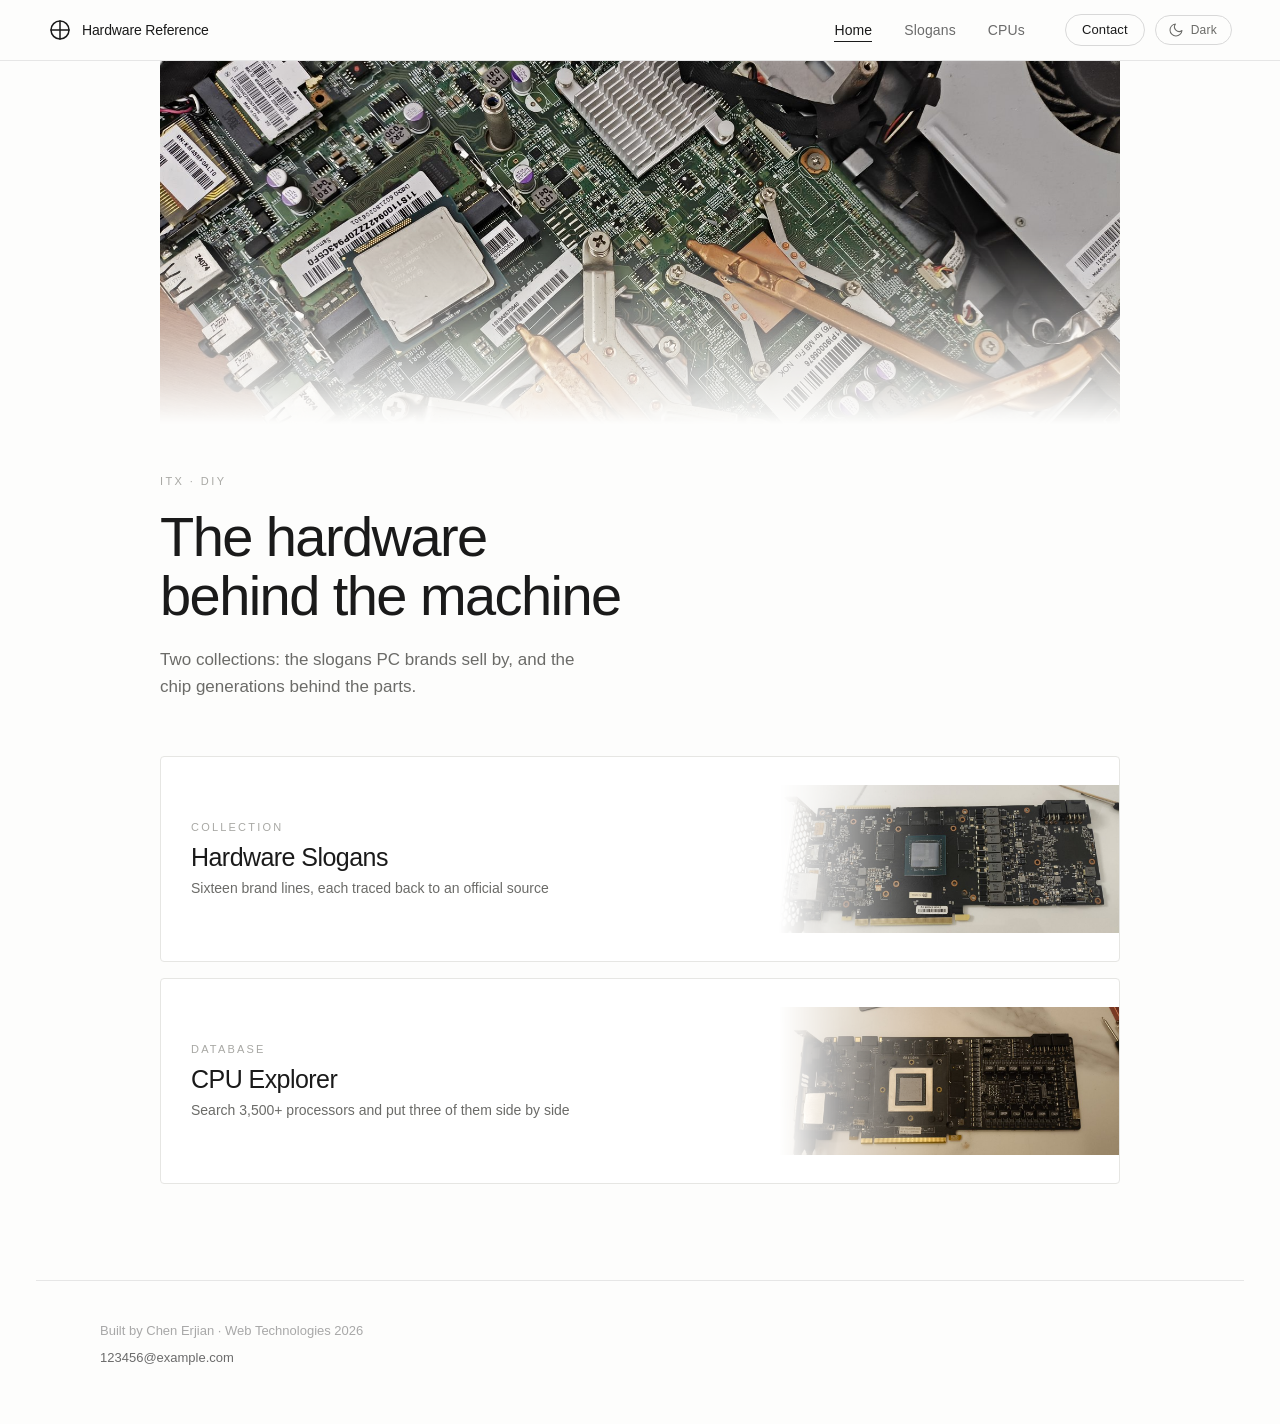
==== commit 3e245040: "updatereadme" ====
--- a/index.html
+++ b/index.html
@@ -4,13 +4,42 @@
     <meta charset="UTF-8">
     <meta name="viewport" content="width=device-width, initial-scale=1.0">
     <title>The Hardware Behind the Machine</title>
+<!--
+  index.html — 首页（站点的入口，把访客分发到两个合集）
+  ==========================================================================
+
+  页面结构（自上而下），以及每一块由哪段 CSS 负责
+    #site-header   空占位，导航由 parts.js 注入        → nav.css §1–§7
+    顶部大图       主板照片，下缘渐隐进页面             → styles.css §1-3
+    主标题区块     左对齐大标题 + 一句说明              → styles.css §1-4
+    两个通栏按钮   左文字、右照片，照片左缘渐隐         → styles.css §1-5
+    #site-footer   空占位，页脚由 parts.js 注入        → nav.css §8
+
+  外部依赖
+    样式  styles.css §1（本页专属）· nav.css（导航与页脚）· theme.css（深色）
+    脚本  theme.js（深浅开关）· parts.js（注入导航与页脚）
+
+  本页没有内联样式，也没有内联事件处理。
+  改外观去 styles.css §1；改导航去 nav.html；改页脚去 footer.html。
+-->
+    <!-- 链接预览标签（Open Graph / Twitter）。
+         og:image 必须是完整网址；property 与 name 不能互换：
+         前四行是 Open Graph（用 property），最后一行是 Twitter（用 name）。
+         站点换地址时，四个页面里的这几行要一起改。 -->
+    <meta property="og:title" content="The Hardware Behind the Machine">
+    <meta property="og:description" content="Brand slogans and the chip generations behind modern PCs.">
+    <meta property="og:image" content="https://matchman1.github.io/BiUH-web-tech/images/og-image.jpg">
+    <meta property="og:url" content="https://matchman1.github.io/BiUH-web-tech/">
+    <meta property="og:type" content="website">
+    <meta name="twitter:card" content="summary_large_image">
     <link rel="stylesheet" href="styles.css">
     <link rel="stylesheet" href="nav.css">
     <link rel="stylesheet" href="theme.css">
     <link rel="icon" href="images/favicon-32.png" sizes="32x32" type="image/png">
     <link rel="apple-touch-icon" href="images/apple-touch-icon.png">
-    <!-- Theme is applied before the first paint so a page never flashes light
-         before switching to dark. Details live in theme.js. -->
+    <!-- 主题必须在首次绘制前定好，否则深色模式下会先闪一下白。
+         这里只负责「读出上次的选择并写上 data-theme」，
+         点击切换的逻辑在 theme.js。 -->
     <script>
         try {
             var savedTheme = localStorage.getItem('theme');
@@ -22,18 +51,18 @@
 </head>
 <body class="index">
 
-    <!-- Nav is injected here by parts.js, so this stays empty -->
+    <!-- 导航占位：parts.js 把 nav.html 的内容填进来，所以这里保持空 -->
     <header id="site-header"></header>
 
     <main class="index-main">
 
-        <!-- Hero: the motherboard photo, with its lower edge fading into the page -->
+        <!-- 顶部大图：主板照片，下缘渐隐进页面 → styles.css §1-3 -->
         <figure class="index-hero">
             <img class="index-hero-img" src="images/zhuban-web.jpg"
                  alt="A motherboard photographed from above, showing its socket, memory slots and expansion card slots">
         </figure>
 
-        <!-- Main heading, left aligned. It sits in the faded-out part of the photo. -->
+        <!-- 主标题，左对齐。它靠负边距压在照片已经淡出的那一段上 → styles.css §1-4 -->
         <header class="index-intro">
             <p class="index-eyebrow">ITX &middot; DIY</p>
             <h1 class="index-title">The hardware behind the machine</h1>
@@ -43,11 +72,12 @@
             </p>
         </header>
 
-        <!-- Two long buttons: text on the left, photo bleeding off the right edge.
-             Deliberately a div, not a nav: nav.css styles every <nav> as the
-             sticky site header, which would collide with these cards. -->
+        <!-- 两个通栏按钮：左边文字，右边照片铺到边缘 → styles.css §1-5
+             这里故意用 <div> 而不是 <nav>：nav.css 的 nav{} 会把任何 <nav>
+             变成吸顶的站点导航，和这两张卡片冲突。 -->
         <div class="index-cards">
 
+            <!-- 按钮 1 → slogans.html -->
             <a class="index-card" href="slogans.html">
                 <span class="index-card-text">
                     <span class="index-card-label">Collection</span>
@@ -59,6 +89,7 @@
                 </span>
             </a>
 
+            <!-- 按钮 2 → cpus.html -->
             <a class="index-card" href="cpus.html">
                 <span class="index-card-text">
                     <span class="index-card-label">Database</span>
@@ -74,10 +105,11 @@
 
     </main>
 
-    <!-- Footer is injected here by parts.js, so this stays empty -->
+    <!-- 页脚占位：parts.js 把 footer.html 的内容填进来，所以这里保持空 -->
     <footer id="site-footer"></footer>
 
-    <!-- Kept before </body> so both empty elements already exist when the script runs -->
+    <!-- 脚本放在 body 末尾：此时两个空占位元素已经存在，
+         parts.js 才能 getElementById 找到它们。 -->
     <script src="theme.js"></script>
     <script src="parts.js"></script>
 </body>
--- a/styles.css
+++ b/styles.css
@@ -1,32 +1,53 @@
 /* ==========================================================================
-   styles.css
+   styles.css — 四个页面各自的样式
+   ==========================================================================
+
+   只放「某一个页面自己的样式」，按页分四段（[1]–[4]）。
+   深色配色不在这个文件里，见 theme.css：那里把这里的浅色值换成深色值。
+
    --------------------------------------------------------------------------
-   Serves all four pages. Sections are split by big headings and never interfere:
-
-     [1] index.html     home      - classes prefixed .index-*
-     [2] slogans.html   slogans   - classes prefixed .slogans-* / .slogan-*
-     [3] cpus.html      CPUs      - classes prefixed .cpu-*
-     [4] contact.html   contact   - classes prefixed .contact-*
-     [5] dark mode (shared by all four pages; colours only, no layout)
-
-   The four pages never share class names:
-     index.html    <body class="index">
-     slogans.html  <body class="slogans-page">
-     cpus.html     <body class="cpu-page">
-     contact.html  <body class="contact-page">
-
-   The nav and footer live in nav.css, since all four pages share them.
-   To change a page, look only at its section.
+   文件地图
+   --------------------------------------------------------------------------
+
+     [1]  index.html     首页             类名前缀 .index-*
+     [2]  slogans.html   硬件标语页       类名前缀 .slogans-* / .slogan-*
+     [3]  cpus.html      CPU Explorer    类名前缀 .cpu-*
+     [4]  contact.html   联系页           类名前缀 .contact-*
+
+   每个段落内部再用「1-1」「1-2」这样的小节编号，注释里也用同样的编号互相引用
+   （theme.css 里出现「对应 styles.css §3」即指这里的第 3 段）。
+
+   --------------------------------------------------------------------------
+   一段样式该写在哪
+   --------------------------------------------------------------------------
+
+     一个页面用   → 本文件对应段落
+     多个页面共用 → nav.css（导航、页脚）或 theme.css（深色）
+     不写进本文件 → 共享组件、深色配色
+
+   四个页面的 <body> 各带一个作用域类，保证类名不互相污染：
+
+     index.html    class="index"
+     slogans.html  class="slogans-page"
+     cpus.html     class="cpu-page"
+     contact.html  class="contact-page"
+
+   页面里由 JS 生成的元素，样式也写在这里（例如 .cpu-pick 由 cpu.js 生成），
+   注释里会注明「由 xxx.js 生成」，因为你在 HTML 里搜不到它们。
    ========================================================================== */
 
+
 /* ==========================================================================
-   [1] index.html - home
+   [1]  index.html — 首页
    ========================================================================== */
 
 /* --------------------------------------------------------------------------
-   1-1  page shell
-   -------------------------------------------------------------------------- */
-
+   1-1  页面骨架
+   作用对象：index.html 的 <body class="index">
+   -------------------------------------------------------------------------- */
+
+/* body：底色、正文字体与行高。
+   这是全站默认值的基准，其他三页的 body 规则都是它的翻版，只有底色不同。 */
 .index {
     margin: 0;
     padding: 0;
@@ -40,11 +61,13 @@
 }
 
 /* --------------------------------------------------------------------------
-   1-2  container
-   Left aligned, not centred: the photo, the heading and the cards all line up
-   on the same left edge.
-   -------------------------------------------------------------------------- */
-
+   1-2  内容容器
+   作用对象：index.html 的 <main class="index-main">
+
+   左对齐而不是居中：大图、主标题、两个通栏按钮都齐左边，视线不用来回跳。
+   -------------------------------------------------------------------------- */
+
+/* 定宽 960px 居中，左右留白由 padding 给 */
 .index-main {
     max-width: 960px;
     margin: 0 auto;
@@ -52,39 +75,44 @@
 }
 
 /* --------------------------------------------------------------------------
-   1-3  hero photo
-   The bottom of the picture fades to nothing, so the heading below it sits on
-   the page rather than under a hard edge. mask-image fades the image itself,
-   which works on any background colour (no need to match the page colour).
-   -------------------------------------------------------------------------- */
-
+   1-3  顶部大图
+   作用对象：index.html 的 <figure class="index-hero"> 与里面的 <img>
+
+   图片底部渐变成透明，让下面的主标题落在页面上，而不是顶在一条硬边上。
+   渐变做在图片本身（mask），所以任何底色下都成立，不需要去对齐页面颜色。
+   -------------------------------------------------------------------------- */
+
+/* 大图容器，紧贴导航下方 */
 .index-hero {
     margin: 0 0 8px;
 }
 
+/* 图片本身：占满宽度，下缘渐隐。
+   渐变在 84% 处完全结束，因此下面用负边距上移的标题只会压在全透明区域上。 */
 .index-hero-img {
     display: block;
     width: 100%;
     height: auto;
 
-    /* The fade is finished well before the bottom edge (84%), so the heading
-       that overlaps the last few pixels always sits on fully transparent
-       image — never on top of the photo itself. */
     -webkit-mask-image: linear-gradient(to bottom, #000 40%, transparent 84%);
     mask-image: linear-gradient(to bottom, #000 40%, transparent 84%);
 }
 
 /* --------------------------------------------------------------------------
-   1-4  heading block
-   A small negative margin tucks the type into the faded tail of the photo.
-   Keep this overlap small: the mask above guarantees that area is empty.
-   -------------------------------------------------------------------------- */
-
+   1-4  主标题区块
+   作用对象：index.html 的 <header class="index-intro"> 及其中的三行文字
+
+   用一点负边距把文字塞进图片淡出的尾部。重叠量要小 ——
+   1-3 的掩膜保证了那块区域是透明的，压多少都不会盖住照片内容。
+   -------------------------------------------------------------------------- */
+
+/* 主标题区块：上移 28px，压进照片淡出的尾部 */
 .index-intro {
     margin: -28px 0 0;
-    position: relative;   /* keeps the heading above the faded image */
-}
-
+    position: relative;   /* 让标题压在图片之上 */
+}
+
+/* 主标题上方的小标签（ITX · DIY） */
 .index-eyebrow {
     margin: 0 0 16px;
     font-size: 11px;
@@ -94,6 +122,7 @@
     color: #a8a8a4;
 }
 
+/* 主标题：字号随屏宽缩放，宽度限制在 17 个字以内，避免长行读起来累 */
 .index-title {
     margin: 0 0 20px;
     max-width: 17ch;
@@ -105,6 +134,7 @@
     text-wrap: balance;
 }
 
+/* 主标题下方那句说明 */
 .index-lede {
     margin: 0;
     max-width: 46ch;
@@ -114,10 +144,15 @@
 }
 
 /* --------------------------------------------------------------------------
-   1-5  the two long buttons
-   Text on the left, photo running off the right edge and fading into the card.
-   -------------------------------------------------------------------------- */
-
+   1-5  两个通栏按钮
+   作用对象：index.html 的 <div class="index-cards"> 与里面的两个 <a class="index-card">
+
+   左边放文字、右边放照片；照片从右侧铺到边缘，并向卡片中间渐隐。
+   （HTML 里这两个卡片特意用 <div> 而不是 <nav>，
+    因为 nav.css 的 nav{} 会把任何 <nav> 变成吸顶导航。）
+   -------------------------------------------------------------------------- */
+
+/* 两个按钮竖向排列 */
 .index-cards {
     display: flex;
     flex-direction: column;
@@ -125,15 +160,17 @@
     margin-top: 56px;
 }
 
+/* 单个按钮：左文字列 + 右照片列的网格。
+   右侧不留 padding，照片才能铺到卡片边缘。 */
 .index-card {
     display: grid;
     grid-template-columns: 1fr 340px;
     align-items: stretch;
 
     min-height: 148px;
-    overflow: hidden;              /* keeps the photo inside the rounded corner */
-
-    padding: 28px 0 28px 30px;     /* no right padding: the photo bleeds to the edge */
+    overflow: hidden;              /* 让照片不超出圆角 */
+
+    padding: 28px 0 28px 30px;
     text-decoration: none;
     color: inherit;
 
@@ -144,12 +181,13 @@
     transition: border-color 0.3s ease, box-shadow 0.3s ease;
 }
 
+/* 悬停：边框加深 + 一层很淡的投影，提示整张卡可点 */
 .index-card:hover {
     border-color: #c9c9c5;
     box-shadow: 0 2px 18px rgba(26, 26, 26, 0.06);
 }
 
-/* text column */
+/* 文字列：三行（标签 / 名称 / 说明）居中排布 */
 .index-card-text {
     display: flex;
     flex-direction: column;
@@ -158,6 +196,7 @@
     padding-right: 28px;
 }
 
+/* 按钮左上角的小标签（Collection / Database） */
 .index-card-label {
     font-size: 11px;
     font-weight: 500;
@@ -166,6 +205,7 @@
     color: #a8a8a4;
 }
 
+/* 按钮的主标题（Hardware Slogans / CPU Explorer） */
 .index-card-name {
     font-size: 25px;
     font-weight: 400;
@@ -173,19 +213,22 @@
     letter-spacing: -0.022em;
 }
 
+/* 按钮下方那一行说明 */
 .index-card-desc {
     font-size: 14px;
     line-height: 1.5;
     color: #6b6b68;
 }
 
-/* photo column: fills the height and fades away towards the centre of the card */
+/* 照片列：铺满卡片高度 */
 .index-card-media {
     position: relative;
     display: block;
     min-height: 92px;
 }
 
+/* 照片本身：绝对定位铺满这一列，左缘渐隐进卡片。
+   mask 让照片「融进」卡片，而不是从一条竖直硬线开始。 */
 .index-card-media img {
     position: absolute;
     inset: 0;
@@ -195,23 +238,25 @@
     height: 100%;
     object-fit: cover;
 
-    /* left edge transparent -> fully visible at 46%: the photo dissolves
-       into the card instead of starting on a hard vertical line */
     -webkit-mask-image: linear-gradient(to right, transparent 0%, #000 46%);
     mask-image: linear-gradient(to right, transparent 0%, #000 46%);
 
     transition: transform 0.6s ease;
 }
 
+/* 卡片悬停时照片轻微放大（配合 overflow:hidden，不会溢出） */
 .index-card:hover .index-card-media img {
     transform: scale(1.04);
 }
 
 /* --------------------------------------------------------------------------
-   1-6  quote card (spare; not used by index.html right now)
-   Usage: add class="index-quote" to an <article>
-   -------------------------------------------------------------------------- */
-
+   1-6  备用语录卡片（当前没有页面在用）
+   作用对象：给任意 <article> 加 class="index-quote" 即可
+
+   是从最早那版「名人语录」页挪过来的样式，保留着以便以后复用。
+   -------------------------------------------------------------------------- */
+
+/* 白底 + 细边框的卡片，字号比正文大、字重更细 */
 .index-quote {
     margin: 40px 0 0;
     padding: 24px 26px;
@@ -225,20 +270,24 @@
     text-align: left;
 }
 
+/* 去掉 <blockquote> 默认的左右缩进 */
 .index-quote blockquote {
     margin: 0;
 }
 
+/* 卡片内文字沿用卡片的字号与颜色 */
 .index-quote p {
     margin: 0;
     font-size: inherit;
     color: inherit;
 }
 
+/* 作者署名与正文之间留出间距 */
 .index-quote footer {
     margin-top: 16px;
 }
 
+/* 作者名：小字大写、灰色、宽字距 */
 .index-quote cite {
     font-style: normal;
     font-size: 11px;
@@ -249,30 +298,35 @@
 }
 
 /* --------------------------------------------------------------------------
-   1-7  original utility classes (kept)
-   -------------------------------------------------------------------------- */
-
-/* highlighted text */
+   1-7  工具类与早期遗留（当前没有页面在用）
+   作用对象：给任意元素加对应类名即可，属于「留着备用」的一批
+
+   这四个类是最早做语录页时留下的：
+     .highlight  黄底高亮
+     .footer     右对齐的页脚文字
+     .grid       四列等宽网格
+     .quote      最初的黑底大字语录卡片（30px 白字黑底）
+
+   它们和当前设计语言（近白底、发丝线、细字重）不一致，
+   真要复用之前先确认还符不符合现在的风格。
+   -------------------------------------------------------------------------- */
+
 .highlight {
     background-color: #ff0;
     color: #000;
 }
 
-/* right-aligned footer text */
 .footer {
     width: 100%;
     text-align: right;
 }
 
-/* four-column grid */
 .grid {
     display: grid;
     grid-template-columns: repeat(4, 1fr);
     gap: 20px;
 }
 
-/* original black quote card, kept for reference;
-   the home page now uses .index-quote above */
 .quote {
     border: 1px solid #ccc;
     padding: 10px;
@@ -283,7 +337,11 @@
 }
 
 /* --------------------------------------------------------------------------
-   1-8  home, tablet and mobile
+   1-8  首页：平板与手机
+   作用对象：同上 1-1 ~ 1-5，全部是窄屏下的覆盖规则
+
+   两档：860px（照片列压缩）、560px（进一步压缩并缩小字号）。
+   媒体查询不增加优先级，所以这两段必须放在基础规则之后。
    -------------------------------------------------------------------------- */
 
 @media (max-width: 860px) {
@@ -291,7 +349,7 @@
         padding: 0 24px 80px;
     }
 
-    /* the photo column shrinks first, so the text keeps its room */
+    /* 先压缩照片列，把宽度让给文字 */
     .index-card {
         grid-template-columns: 1fr 220px;
         min-height: 132px;
@@ -302,6 +360,7 @@
         font-size: 22px;
     }
 
+    /* 照片列变矮，压图的负边距也要跟着减小 */
     .index-intro {
         margin-top: -18px;
     }
@@ -343,17 +402,21 @@
     }
 }
 
+
 /* ==========================================================================
-   [2] slogans.html - hardware brand slogans
+   [2]  slogans.html — 硬件厂商标语
    --------------------------------------------------------------------------
-   Content is hardware brand slogans, not famous quotations.
-   Classes are .slogans-* / .slogan-* and never clash with the other sections.
+   页面内容是硬件厂商的品牌标语，不是名人语录。
+   类名用 .slogans-* / .slogan-*，与其他段落不冲突。
    ========================================================================== */
 
 /* --------------------------------------------------------------------------
-   2-1  page shell
-   -------------------------------------------------------------------------- */
-
+   2-1  页面骨架
+   作用对象：slogans.html 的 <body class="slogans-page">
+   -------------------------------------------------------------------------- */
+
+/* body 比首页略暖一档（#fafaf9 而不是 #fdfdfc），
+   配合卡片底色，让整页像一张纸而不是纯白屏幕 */
 .slogans-page {
     margin: 0;
     padding: 0;
@@ -367,7 +430,10 @@
 }
 
 /* --------------------------------------------------------------------------
-   2-2  centred container
+   2-2  居中容器
+   作用对象：slogans.html 的 <main class="slogans-wrap">
+
+   这一页最宽（1120px），因为卡片要能排成多列。
    -------------------------------------------------------------------------- */
 
 .slogans-wrap {
@@ -377,15 +443,18 @@
 }
 
 /* --------------------------------------------------------------------------
-   2-3  page header
-   Left-aligned rather than centred: this page is a catalogue, and
-   left alignment suits it and echoes the left-aligned card content.
+   2-3  页眉
+   作用对象：slogans.html 的 <header class="slogans-head"> 及其中的标题、说明
+
+   左对齐而不是居中：这一页是目录性质，左对齐更贴它的性格，
+   也和卡片内左对齐的内容呼应。
    -------------------------------------------------------------------------- */
 
 .slogans-head {
     margin-bottom: 64px;
 }
 
+/* 页眉上方的小标签 Collection */
 .slogans-eyebrow {
     margin: 0 0 18px;
     font-size: 11px;
@@ -395,6 +464,7 @@
     color: #b0b0ae;
 }
 
+/* 页面大标题 Hardware Slogans */
 .slogans-head h1 {
     margin: 0;
     font-size: clamp(34px, 5vw, 54px);
@@ -403,6 +473,7 @@
     letter-spacing: -0.025em;
 }
 
+/* 标题下方的一句说明 */
 .slogans-sub {
     margin: 20px 0 0;
     max-width: 40ch;
@@ -411,29 +482,34 @@
 }
 
 /* --------------------------------------------------------------------------
-   2-4  slogan grid
-   Real gaps plus one hairline border per card, rather than the
-   1px-seam grid, which suits cards holding a full line of text better.
+   2-4  标语网格
+   作用对象：slogans.html 的 <div class="slogans-grid">
+
+   用 1px 缝隙 + 容器底色造分隔线，不逐张画边框：
+   卡片一多，边框会叠成 2px，缝隙永远只有 1px。
+   同时在这里初始化计数器，供 2-5 的编号使用。
    -------------------------------------------------------------------------- */
 
 .slogans-grid {
     display: grid;
     grid-template-columns: repeat(auto-fill, minmax(272px, 1fr));
     gap: 1px;
-    /* grid background shows through the gaps, drawing the rules */
+    /* 网格底色从缝隙里透出来，形成分割线 */
     background: #e6e6e3;
     border: 1px solid #e6e6e3;
-}
-
-/* --------------------------------------------------------------------------
-   2-5  single card
-   A CSS counter numbers each card, giving it a catalogue feel
-   -------------------------------------------------------------------------- */
-
-.slogans-grid {
+
     counter-reset: brand;
 }
 
+/* --------------------------------------------------------------------------
+   2-5  单张卡片
+   作用对象：slogans.html 里每个 <article class="slogan">
+
+   四行内容：品牌 / 标语 / 中文说明 / 出处。
+   右上角用 CSS 计数器自动编号，营造目录感。
+   -------------------------------------------------------------------------- */
+
+/* 卡片本体：竖向排布，参与编号计数 */
 .slogan {
     position: relative;
     counter-increment: brand;
@@ -449,11 +525,12 @@
     transition: background-color 0.3s ease;
 }
 
+/* 悬停时底色由米白变纯白，比加阴影更安静 */
 .slogan:hover {
     background: #ffffff;
 }
 
-/* number, top right, very faint */
+/* 右上角编号：01、02……很淡，只作为暗示 */
 .slogan::after {
     content: counter(brand, decimal-leading-zero);
     position: absolute;
@@ -466,10 +543,10 @@
     color: #c9c9c6;
 }
 
-/* brand name: small caps with wide tracking, like a nameplate */
+/* 厂商名：小字大写 + 宽字距，像铭牌 */
 .slogan-brand {
     margin: 0;
-    padding-right: 32px;         /* leave room for the number */
+    padding-right: 32px;         /* 给右上角的编号让位 */
     font-size: 11px;
     font-weight: 600;
     letter-spacing: 0.18em;
@@ -477,8 +554,8 @@
     color: #8a8a86;
 }
 
-/* the slogan is the point of the card.
-   A serif face at light weight contrasts with the sans UI and reads like a poster. */
+/* 标语是整张卡的主角。
+   衬线体 + 细字重，与界面无衬线形成对比，读起来像海报。 */
 .slogan-line {
     margin: 0;
     font-family: "Iowan Old Style", "Palatino Linotype", Georgia,
@@ -490,7 +567,7 @@
     text-wrap: balance;
 }
 
-/* Chinese wording, shown when it is the official original */
+/* 中文原文：当官方原话是中文时显示 */
 .slogan-note {
     margin: 0;
     font-size: 14px;
@@ -498,7 +575,8 @@
     color: #6b6b68;
 }
 
-/* source, pushed to the bottom of the card */
+/* 出处：margin-top:auto 把它推到卡片底部，
+   这样同一行里的卡片不管文字长短，出处都对齐在同一条线上 */
 .slogan-src {
     margin: auto 0 0;
     padding-top: 18px;
@@ -510,16 +588,20 @@
 }
 
 /* --------------------------------------------------------------------------
-   2-6  "no short slogan" section
-   Some brands publish no one-line slogan. Rather than invent one,
-   list them honestly. This block uses a different shape from the grid
-   above, so it never reads as another slogan card.
-   -------------------------------------------------------------------------- */
-
+   2-6  「没有短标语」板块
+   作用对象：slogans.html 的 <section class="blanks"> 与里面的 <dl class="blanks-list">
+
+   有些厂商确实没有一句话标语。与其编一句，不如如实列出。
+   这块故意用与上面网格不同的形态（定义列表 + 横线），
+   避免看起来又像一张标语卡。
+   -------------------------------------------------------------------------- */
+
+/* 与上方网格之间的间距 */
 .blanks {
     margin-top: 56px;
 }
 
+/* 板块小标题 */
 .blanks-title {
     margin: 0 0 12px;
     font-size: 11px;
@@ -529,6 +611,7 @@
     color: #8a8a86;
 }
 
+/* 板块的说明文字 */
 .blanks-note {
     margin: 0 0 28px;
     max-width: 62ch;
@@ -537,11 +620,15 @@
     color: #6b6b68;
 }
 
+/* 列表容器：只画上边线，行与行之间由下面的 border-bottom 接上 */
 .blanks-list {
     margin: 0;
     border-top: 1px solid #e6e6e3;
 }
 
+/* 一行：左品牌（dt）、右官方说法（dd）。
+   这里给 .blanks-list 的直接子元素排版，而不是给 dt/dd 各自定位，
+   是为了让两列宽度由整行统一决定。 */
 .blanks-list > div {
     display: grid;
     grid-template-columns: minmax(140px, 200px) 1fr;
@@ -551,6 +638,7 @@
     border-bottom: 1px solid #e6e6e3;
 }
 
+/* 品牌名（小字大写） */
 .blanks-list dt {
     font-size: 11px;
     font-weight: 600;
@@ -560,6 +648,7 @@
     padding-top: 2px;
 }
 
+/* 该品牌的官方说法（<dd> 默认有左缩进，必须清掉） */
 .blanks-list dd {
     margin: 0;
     font-size: 14px;
@@ -568,9 +657,11 @@
 }
 
 /* --------------------------------------------------------------------------
-   2-7  source note at the foot of the page
-   -------------------------------------------------------------------------- */
-
+   2-7  页面底部的来源说明
+   作用对象：slogans.html 的 <p class="slogans-footnote"> 与其中的 <code>
+   -------------------------------------------------------------------------- */
+
+/* 页面最底部的来源与版权说明：最弱的一档，不抢卡片注意力 */
 .slogans-footnote {
     margin: 48px 0 0;
     max-width: 68ch;
@@ -579,6 +670,7 @@
     color: #a8a8a4;
 }
 
+/* 说明文字里提到的文件名用等宽字体，和正文区分开 */
 .slogans-footnote code {
     font-family: ui-monospace, "SF Mono", "Cascadia Mono", Menlo, Consolas, monospace;
     font-size: 12px;
@@ -586,11 +678,14 @@
 }
 
 /* --------------------------------------------------------------------------
-   2-8  back link
-   This page no longer has a back link, since the nav has Home,
-   but project.html and contact.html still use .back-link, so it stays.
-   -------------------------------------------------------------------------- */
-
+   2-8  返回链接（跨页面）
+   作用对象：contact.html 页脚的 <a class="back-link">（目前只有这一处在用）
+
+   样式放在标语页这段，是因为它和这里的「小字大写、灰字、悬停出下划线」
+   语言一致。如果以后多个页面都要用，按「谁用」的规则应该搬去 nav.css。
+   -------------------------------------------------------------------------- */
+
+/* 返回链接：平时只有文字，悬停才出现下划线 */
 .back-link {
     font-size: 13px;
     letter-spacing: 0.04em;
@@ -601,13 +696,15 @@
     transition: color 0.25s ease, border-color 0.25s ease;
 }
 
+/* 悬停：文字变深、下划线出现 */
 .back-link:hover {
     color: #1a1a1a;
     border-bottom-color: #1a1a1a;
 }
 
 /* --------------------------------------------------------------------------
-   2-9  slogans, mobile
+   2-9  标语页：移动端
+   作用对象：同上 2-1 ~ 2-6，560px 以下的覆盖规则
    -------------------------------------------------------------------------- */
 
 @media (max-width: 640px) {
@@ -619,7 +716,7 @@
         margin-bottom: 40px;
     }
 
-    /* one column on narrow screens; tighten the card padding too */
+    /* 窄屏单列，卡片内边距也收紧 */
     .slogans-grid {
         grid-template-columns: 1fr;
     }
@@ -629,12 +726,18 @@
     }
 }
 
+
 /* ==========================================================================
-   [3] cpus.html - CPU Explorer
+   [3]  cpus.html — CPU Explorer
+   --------------------------------------------------------------------------
+   这一页有真实交互：搜索框、品牌筛选、点选对比。
+   样式分成「静态部分」和「由 cpu.js 生成的元素」两类，
+   后者的注释里会写明是哪个脚本生成的。
    ========================================================================== */
 
 /* --------------------------------------------------------------------------
-   3-1  page shell
+   3-1  页面骨架
+   作用对象：cpus.html 的 <body class="cpu-page">
    -------------------------------------------------------------------------- */
 
 .cpu-page {
@@ -650,7 +753,10 @@
 }
 
 /* --------------------------------------------------------------------------
-   3-2  container
+   3-2  内容容器
+   作用对象：cpus.html 的 <main class="cpu-wrap">
+
+   比其他页都宽（1180px），因为要并排放下结果列表和对比表。
    -------------------------------------------------------------------------- */
 
 .cpu-wrap {
@@ -660,13 +766,15 @@
 }
 
 /* --------------------------------------------------------------------------
-   3-3  page header
+   3-3  页眉
+   作用对象：cpus.html 的 <header class="cpu-head"> 及其中的标题、说明
    -------------------------------------------------------------------------- */
 
 .cpu-head {
     margin-bottom: 40px;
 }
 
+/* 页眉上方的小标签（Database） */
 .cpu-eyebrow {
     margin: 0 0 18px;
     font-size: 11px;
@@ -676,6 +784,7 @@
     color: #a8a8a4;
 }
 
+/* 页面大标题 CPU Explorer */
 .cpu-head h1 {
     margin: 0;
     font-size: clamp(32px, 4.6vw, 46px);
@@ -684,6 +793,7 @@
     letter-spacing: -0.025em;
 }
 
+/* 大标题下方的一句说明 */
 .cpu-sub {
     margin: 18px 0 0;
     max-width: 56ch;
@@ -692,9 +802,13 @@
 }
 
 /* --------------------------------------------------------------------------
-   3-4  toolbar: the search field and the brand chips
-   -------------------------------------------------------------------------- */
-
+   3-4  工具栏：搜索框 + 品牌筛选
+   作用对象：cpus.html 的 <div class="cpu-toolbar"> 及其中的 input 和 button
+
+   左搜索、右筛选，底部一条分隔线把工具栏和结果区分开。
+   -------------------------------------------------------------------------- */
+
+/* 工具栏：两端对齐，窄屏自动换行 */
 .cpu-toolbar {
     display: flex;
     align-items: flex-end;
@@ -707,11 +821,13 @@
     border-bottom: 1px solid #e6e6e3;
 }
 
+/* 搜索框那一列：可伸缩，但有两个下限（240px 起步，能长到 320px 以上） */
 .cpu-search-wrap {
     flex: 1 1 320px;
     min-width: 240px;
 }
 
+/* 搜索框上方的小标签 Search */
 .cpu-search-label {
     display: block;
     margin-bottom: 8px;
@@ -723,6 +839,8 @@
     color: #a8a8a4;
 }
 
+/* 搜索输入框外观。
+   font-family:inherit 是必须的 —— <input> 不会自动继承页面字体。 */
 .cpu-search {
     width: 100%;
     box-sizing: border-box;
@@ -739,22 +857,27 @@
     transition: border-color 0.25s ease, box-shadow 0.25s ease;
 }
 
+/* 占位文字（那串示例型号）压暗，免得被当成已输入的内容 */
 .cpu-search::placeholder {
     color: #b4b4b0;
 }
 
+/* 聚焦：边框变黑 + 一圈淡光晕。
+   去掉浏览器默认的 outline，换成这个更贴设计语言的描边。 */
 .cpu-search:focus {
     outline: none;
     border-color: #1a1a1a;
     box-shadow: 0 0 0 3px rgba(26, 26, 26, 0.08);
 }
 
-/* brand filter chips */
+/* 品牌按钮组 */
 .cpu-brands {
     display: flex;
     gap: 8px;
 }
 
+/* 单个品牌按钮：默认描边态。
+   选中态的类 .is-active 由 cpu.js 切换。 */
 .cpu-brand {
     padding: 9px 16px;
 
@@ -772,26 +895,32 @@
                 background-color 0.2s ease;
 }
 
+/* 悬停：文字变黑、描边加深 */
 .cpu-brand:hover {
     color: #1a1a1a;
     border-color: #b4b4b0;
 }
 
+/* 选中态：黑底白字（不是浅灰底，方便和悬停区分开） */
 .cpu-brand.is-active {
     color: #fdfdfc;
     background: #1a1a1a;
     border-color: #1a1a1a;
 }
 
+/* 键盘 Tab 聚焦时才出现的轮廓线。
+   用 :focus-visible 而不是 :focus，鼠标点击不会留下轮廓。 */
 .cpu-brand:focus-visible {
     outline: 2px solid #1a1a1a;
     outline-offset: 2px;
 }
 
 /* --------------------------------------------------------------------------
-   3-5  two panels side by side: results on the left, comparison on the right
-   -------------------------------------------------------------------------- */
-
+   3-5  左右两栏：左结果、右对比
+   作用对象：cpus.html 的 <div class="cpu-board"> 与其中两个 <section>
+   -------------------------------------------------------------------------- */
+
+/* 两栏等宽网格，顶对齐 */
 .cpu-board {
     display: grid;
     grid-template-columns: minmax(0, 1fr) minmax(0, 1fr);
@@ -799,17 +928,20 @@
     align-items: start;
 }
 
-/* min-width:0 is what lets the result list and the comparison table scroll
-   inside their own panel instead of stretching the grid column */
+/* min-width:0 让两栏能被内容压缩：
+   结果列表和对比表都可能在内部滚动，不加这个值，
+   长型号名会把整栏（甚至整页）撑宽。 */
 .cpu-results,
 .cpu-compare {
     min-width: 0;
 }
 
+/* 对比区的内容容器（表格或空状态框） */
 .cpu-compare-body {
     min-height: 72px;
 }
 
+/* 面板标题行：左边标题，右边计数或「Clear all」 */
 .cpu-panel-head {
     display: flex;
     align-items: baseline;
@@ -821,6 +953,7 @@
     border-bottom: 1px solid #e6e6e3;
 }
 
+/* 面板标题（Results / Compare）：小字大写，像标签而不像标题 */
 .cpu-panel-title {
     margin: 0;
     font-size: 11px;
@@ -830,6 +963,8 @@
     color: #8a8a86;
 }
 
+/* 结果条数文字。等宽字体是为了数字变化时宽度不跳，
+   aria-live 会把这个区域的变化念给读屏软件。 */
 .cpu-count {
     margin: 0;
     font-family: ui-monospace, "SF Mono", "Cascadia Mono", Menlo, Consolas, monospace;
@@ -837,6 +972,7 @@
     color: #a8a8a4;
 }
 
+/* 「Clear all」按钮：做成文字链接的样子，因为它是次要操作 */
 .cpu-clear {
     padding: 0;
     font-family: inherit;
@@ -849,17 +985,20 @@
     transition: color 0.2s ease, border-color 0.2s ease;
 }
 
+/* 悬停：文字变深，下划线跟着变深 */
 .cpu-clear:hover {
     color: #1a1a1a;
     border-bottom-color: #1a1a1a;
 }
 
 /* --------------------------------------------------------------------------
-   3-6  the result rows
-   Fixed height and their own scroll area, so a long result list never pushes
-   the comparison table off the screen.
-   -------------------------------------------------------------------------- */
-
+   3-6  结果行（由 cpu.js 的 renderList() 生成）
+   作用对象：<li> 里的 <button class="cpu-pick">、.cpu-row-* 与空状态行
+
+   列表本身有固定高度和独立滚动区，结果再多也不会把对比表挤出屏幕。
+   -------------------------------------------------------------------------- */
+
+/* 列表容器：去掉列表符号与默认缩进 */
 .cpu-list {
     margin: 0;
     padding: 0;
@@ -870,6 +1009,8 @@
     overscroll-behavior: contain;
 }
 
+/* 一条结果：整行可点，点一下加入对比。
+   用 <button> 而不是 <li onclick>，键盘和读屏软件都能用。 */
 .cpu-pick {
     display: flex;
     align-items: center;
@@ -892,21 +1033,24 @@
     transition: background-color 0.15s ease;
 }
 
+/* 悬停时的浅底 —— 只是提示可点，不如选中态明显（见 .is-picked） */
 .cpu-pick:hover {
     background: #f4f4f2;
 }
 
+/* 键盘聚焦：用内描边，因为整行贴着列表边缘，外描边会被裁掉 */
 .cpu-pick:focus-visible {
     outline: 2px solid #1a1a1a;
     outline-offset: -2px;
 }
 
-/* a picked CPU keeps a marker, so the list shows what is already compared */
+/* 已加入对比：底色变深 + 左侧 3px 黑条，一眼能看出选了哪些 */
 .cpu-pick.is-picked {
     background: #f0f0ec;
     box-shadow: inset 3px 0 0 #1a1a1a;
 }
 
+/* 左侧文字列（型号 + 品牌/系列/平台） */
 .cpu-row-main {
     display: flex;
     flex-direction: column;
@@ -914,6 +1058,7 @@
     min-width: 0;
 }
 
+/* 型号名：过长时省略号，不换行（换行会让每一行高矮不一） */
 .cpu-row-model {
     font-size: 14.5px;
     font-weight: 500;
@@ -924,6 +1069,7 @@
     white-space: nowrap;
 }
 
+/* 型号下方的品牌 / 系列 / 平台 */
 .cpu-row-meta {
     font-size: 11.5px;
     color: #a8a8a4;
@@ -933,6 +1079,7 @@
     white-space: nowrap;
 }
 
+/* 右侧的规格摘要（核心/线程/频率）：不参与压缩，永远完整显示 */
 .cpu-row-specs {
     flex: none;
     font-family: ui-monospace, "SF Mono", "Cascadia Mono", Menlo, Consolas, monospace;
@@ -941,12 +1088,14 @@
     white-space: nowrap;
 }
 
+/* 搜索无结果时的提示行 */
 .cpu-empty {
     padding: 24px 4px;
     font-size: 14px;
     color: #8a8a86;
 }
 
+/* 「Show N more」按钮：占满整行的描边按钮，文字由 cpu.js 拼（每次 80 条） */
 .cpu-more {
     display: block;
     width: 100%;
@@ -966,15 +1115,18 @@
     transition: background-color 0.2s ease, border-color 0.2s ease;
 }
 
+/* 更多按钮悬停：底色与描边同时加深 */
 .cpu-more:hover {
     background: #f4f4f2;
     border-color: #b4b4b0;
 }
 
 /* --------------------------------------------------------------------------
-   3-7  the comparison table
-   -------------------------------------------------------------------------- */
-
+   3-7  对比表（由 cpu.js 的 renderCompare() 生成）
+   作用对象：#cpu-compare-body 里的空状态框、.cpu-table-scroll 与 <table class="cpu-table">
+   -------------------------------------------------------------------------- */
+
+/* 还没选 CPU 时的虚线空状态框 */
 .cpu-compare-empty {
     margin: 0;
     padding: 28px 22px;
@@ -987,19 +1139,22 @@
     border-radius: 4px;
 }
 
-/* three columns of long model names will not fit a phone: scroll sideways
-   inside this box instead of stretching the page */
+/* 三列型号名在手机上放不下：让表格自己横向滚动，
+   而不是把整个页面撑宽 */
 .cpu-table-scroll {
     overflow-x: auto;
     overscroll-behavior-x: contain;
 }
 
+/* 表格本体 */
 .cpu-table {
     width: 100%;
     border-collapse: collapse;
     font-size: 13px;
 }
 
+/* 所有单元格：统一的内边距与发丝线。
+   用 border-collapse 时边框会合并，所以只写下边框就够了。 */
 .cpu-table th,
 .cpu-table td {
     padding: 9px 10px;
@@ -1008,6 +1163,7 @@
     border-bottom: 1px solid #eeeee9;
 }
 
+/* 表头：每列一颗 CPU。position:relative 是给右上角的删除按钮定位用的 */
 .cpu-table thead th {
     position: relative;
     padding-right: 26px;
@@ -1015,6 +1171,7 @@
     vertical-align: bottom;
 }
 
+/* 表头左上角那格（写着 Spec） */
 .cpu-table-corner {
     width: 112px;
     font-size: 11px;
@@ -1024,6 +1181,7 @@
     color: #a8a8a4;
 }
 
+/* 表头里的型号名 */
 .cpu-table-model {
     display: block;
     font-size: 13px;
@@ -1032,6 +1190,7 @@
     color: #1a1a1a;
 }
 
+/* 表头右上角的 × 删除按钮：圆形、无底色，悬停才出现浅底 */
 .cpu-table-remove {
     position: absolute;
     top: 4px;
@@ -1056,9 +1215,10 @@
 
 .cpu-table-remove:hover {
     color: #1a1a1a;
-    background: #ececeA;
-}
-
+    background: #ececea;
+}
+
+/* 表格左侧一列：规格名称（小字大写、灰色） */
 .cpu-table tbody th {
     font-weight: 400;
     font-size: 11.5px;
@@ -1068,13 +1228,15 @@
     white-space: nowrap;
 }
 
+/* 表格正文：具体数值用等宽字体，上下对齐好比较 */
 .cpu-table tbody td {
     font-family: ui-monospace, "SF Mono", "Cascadia Mono", Menlo, Consolas, monospace;
     font-size: 12.5px;
     color: #3a3a38;
 }
 
-/* the winning value in a numeric row */
+/* 数值更高的那一方：加粗 + 底色标记。
+   .is-best 由 cpu.js 算出来再加，不是手写的。 */
 .cpu-table tbody td.is-best {
     font-weight: 700;
     color: #1a1a1a;
@@ -1082,7 +1244,8 @@
 }
 
 /* --------------------------------------------------------------------------
-   3-8  footnote
+   3-8  页面底部说明
+   作用对象：cpus.html 的 <p class="cpu-footnote">
    -------------------------------------------------------------------------- */
 
 .cpu-footnote {
@@ -1094,7 +1257,11 @@
 }
 
 /* --------------------------------------------------------------------------
-   3-9  one column on narrower screens
+   3-9  CPU 页：窄屏
+   作用对象：同上 3-1 ~ 3-8
+
+   900px 以下两栏改单栏（对比表移到结果下方），
+   560px 以下再收一档并隐藏规格摘要。
    -------------------------------------------------------------------------- */
 
 @media (max-width: 900px) {
@@ -1107,7 +1274,7 @@
         gap: 36px;
     }
 
-    /* the list gets a natural height once it is full width */
+    /* 满宽之后列表不必再占满 60vh */
     .cpu-list {
         max-height: 46vh;
     }
@@ -1126,10 +1293,12 @@
         gap: 14px;
     }
 
+    /* 小屏上型号和品牌才是重点，右侧的规格摘要让位 */
     .cpu-row-specs {
-        display: none;      /* the model and brand are the useful part here */
-    }
-
+        display: none;
+    }
+
+    /* 表头第一列收窄，给三个型号名多留点空间 */
     .cpu-table-corner {
         width: 84px;
     }
@@ -1137,11 +1306,12 @@
 
 
 /* ==========================================================================
-   [4] contact.html - contact
+   [4]  contact.html — 联系页
    ========================================================================== */
 
 /* --------------------------------------------------------------------------
-   4-1  page shell
+   4-1  页面骨架
+   作用对象：contact.html 的 <body class="contact-page">
    -------------------------------------------------------------------------- */
 
 .contact-page {
@@ -1157,7 +1327,10 @@
 }
 
 /* --------------------------------------------------------------------------
-   4-2  centred container
+   4-2  居中容器
+   作用对象：contact.html 的 <main class="contact-wrap">
+
+   最窄的一页（640px）：内容只有三行联系方式，再宽就散了。
    -------------------------------------------------------------------------- */
 
 .contact-wrap {
@@ -1167,13 +1340,15 @@
 }
 
 /* --------------------------------------------------------------------------
-   4-3  page header
+   4-3  页眉
+   作用对象：contact.html 的 <header class="contact-head"> 与其中的标题、说明
    -------------------------------------------------------------------------- */
 
 .contact-head {
     margin-bottom: 56px;
 }
 
+/* 页眉上方的小标签 Contact */
 .contact-eyebrow {
     margin: 0 0 20px;
     font-size: 11px;
@@ -1183,6 +1358,7 @@
     color: #a8a8a8;
 }
 
+/* 页面大标题 Say hello */
 .contact-head h1 {
     margin: 0;
     font-size: 40px;
@@ -1191,6 +1367,7 @@
     letter-spacing: -0.02em;
 }
 
+/* 标题下方的一句说明 */
 .contact-sub {
     margin: 20px 0 0;
     font-size: 15px;
@@ -1198,10 +1375,15 @@
 }
 
 /* --------------------------------------------------------------------------
-   4-4  contact list
-   Label on the left, value on the right, hairlines between rows
-   -------------------------------------------------------------------------- */
-
+   4-4  联系信息列表
+   作用对象：contact.html 的 <ul class="contact-list"> 与每个 <li>
+
+   左边标签、右边内容，行间用发丝线分隔。
+   每一行是「标签 + 值」两段，所以用 flex + space-between，
+   而不是给标签定一个固定宽度 —— 中英文标签长度差很多。
+   -------------------------------------------------------------------------- */
+
+/* 列表外框：只画上边线，行与行之间由 li 的 border-bottom 接上 */
 .contact-list {
     margin: 0;
     padding: 0;
@@ -1209,6 +1391,7 @@
     border-top: 1px solid #e6e6e6;
 }
 
+/* 一行：左标签、右内容，基线对齐 */
 .contact-list li {
     display: flex;
     align-items: baseline;
@@ -1219,6 +1402,7 @@
     border-bottom: 1px solid #e6e6e6;
 }
 
+/* 左侧的标签（Email / GitHub / Location） */
 .contact-key {
     flex: none;
     font-size: 11px;
@@ -1228,6 +1412,7 @@
     color: #a8a8a8;
 }
 
+/* 右侧的内容。平时无下划线，悬停才出现（只对链接生效，见下一条） */
 .contact-value {
     font-size: 15px;
     color: #1a1a1a;
@@ -1237,12 +1422,15 @@
     transition: border-color 0.25s ease, color 0.25s ease;
 }
 
+/* 只有真的可点击的那几行（a.contact-value）才有悬停下划线；
+   Location 那行是纯 <span>，不该看起来像链接 */
 a.contact-value:hover {
     border-bottom-color: #1a1a1a;
 }
 
 /* --------------------------------------------------------------------------
-   4-5  footer
+   4-5  页脚
+   作用对象：contact.html 的 <footer class="contact-foot">（返回首页链接）
    -------------------------------------------------------------------------- */
 
 .contact-foot {
@@ -1250,7 +1438,8 @@
 }
 
 /* --------------------------------------------------------------------------
-   4-6  contact, mobile
+   4-6  联系页：移动端
+   作用对象：同上 4-1 ~ 4-5，480px 以下的覆盖规则
    -------------------------------------------------------------------------- */
 
 @media (max-width: 480px) {
@@ -1262,7 +1451,7 @@
         font-size: 29px;
     }
 
-    /* stack on narrow screens so long addresses do not crowd */
+    /* 窄屏改成上下两行：长邮箱地址和标签挤在一行会换行断得很丑 */
     .contact-list li {
         flex-direction: column;
         align-items: flex-start;
@@ -1270,7 +1459,12 @@
     }
 }
 
+
 /* ==========================================================================
-   [5] dark mode - shared by all four pages, colours only
+   深色配色
+   ==========================================================================
+
+   不在这里。所有深色规则都写在 theme.css，分两套：
+   跟随系统的 @media 和手选的 html[data-theme="dark"]。
+   这个文件只负责浅色下长什么样，那边负责同一批元素在深色下的颜色。
    ========================================================================== */
-
--- a/nav.css
+++ b/nav.css
@@ -1,28 +1,52 @@
 /* ==========================================================================
-   nav.css
+   nav.css — 导航栏与页脚（四个页面共用的同一份）
+   ==========================================================================
+
+   这个文件里只有两样东西：顶部导航 <nav> 和站内页脚 #site-footer。
+   它们由 parts.js 从 nav.html / footer.html 取来、注入到每个页面，
+   所以四个页面（index / slogans / cpus / contact）看到的是同一份样式。
+   改这里，四页同时变；改任何一页自己的样式，去 styles.css 对应段落。
+
+   深色配色不在这里。颜色规则写在 theme.css，
+   因为媒体查询没法被导航栏的开关覆盖，必须拆成 data-theme 选择器。
+
    --------------------------------------------------------------------------
-   Styles for the shared nav and footer. All four pages link this one file,
-   because the nav has to look identical everywhere.
-
-   Why a separate file rather than a section in styles.css?
-     Because every page links it. Styles for a shared component belong with
-     the component, not inside one page's stylesheet.
-
-   The rules here style the nav.html and footer.html fragments that parts.js
-   injects:
-     <nav>
-       <a class="logo">...</a>
-       <ul class="links"> <li><a>...</a></li> ... </ul>
-       <a class="pill">Contact</a>
-     </nav>
-     <footer id="site-footer">...</footer>
-   ========================================================================== */
-
-/* --------------------------------------------------------------------------
-   1  导航外框
-   吸顶 + 半透明毛玻璃 + 底部一条发丝线
-   -------------------------------------------------------------------------- */
-
+   段落地图
+   --------------------------------------------------------------------------
+
+     §1  导航外框        <nav>                      吸顶、毛玻璃、底部发丝线
+     §2  Contact 药丸    <a class="pill">           最右，新标签页打开
+     §3  Logo            <a class="logo"> + <svg>   最左，悬停转 90°
+     §4  链接列表        <ul class="links">         Home / Slogans / CPUs
+     §5  当前页高亮      .links a.active            由 parts.js 比对地址后加
+     §6  深浅开关        <button class="theme-toggle"> 状态由 theme.js 维护
+     §7  移动端          @media (max-width: 560px)  窄屏收紧规则
+     §8  站内页脚        #site-footer                由 footer.html 注入
+
+   §6 必须排在 §7 之前：媒体查询不增加优先级，
+   同优先级下靠后的规则赢，所以移动端的覆盖规则要写在基础规则之后。
+
+   --------------------------------------------------------------------------
+   两条容易踩的坑，留在这里免得重犯
+   --------------------------------------------------------------------------
+
+   1) nav { } 是裸选择器，页面里任何 <nav> 都会被影响。
+      首页那两个通栏按钮因此特意写成 <div class="index-cards">，
+      没有用 <nav>，就是为了避开这段吸顶样式。
+
+   2) nav 上不能同时写 gap 和 justify-content，也不能给 .pill 再加一个 auto 外边距。
+      三种「推开」手段叠在一起，空余空间会被切成两块：
+      一块把 .links 推到中途、一块把药丸推到最右，结果链接停在中间不靠右。
+      现在只留一个来源 —— .links 的 margin-left:auto 吃掉全部空余空间。
+   ========================================================================== */
+
+
+/* ==========================================================================
+   §1  导航外框
+   作用对象：nav.html 里的 <nav>，注入到每个页面的 #site-header
+   ========================================================================== */
+
+/* 吸顶导航：粘在视口顶部，半透明底 + 毛玻璃，底部一条发丝线收尾 */
 nav {
     position: sticky;
     top: 0;
@@ -31,11 +55,9 @@
     display: flex;
     align-items: center;
 
-    /* 这里故意不写 gap、也不写 justify-content：
-       横向间距全部由 .pill 的 margin-left 控制。
-       原先这里写了 justify-content:space-between + gap:24px，
-       会让剩余空间被分成两块 —— 一块把 .links 推到中途、一块把药丸推到最右，
-       结果 home/quotes/project 停在中间而不靠右。 */
+    /* 这里的留白是唯一一处「故意不写」的样式：
+       gap 和 justify-content 都留空，横向间距全部交给 .pill 的 margin-left
+       和 .links 的 margin-left:auto 处理（原因见文件头第 2 条）。 */
 
     padding: 14px clamp(20px, 5vw, 48px);
 
@@ -48,24 +70,26 @@
                  "PingFang SC", "Hiragino Sans GB", "Microsoft YaHei", sans-serif;
 }
 
-/* 导航里的链接一律不带默认下划线，由各自的形态决定样式 */
+/* 导航里的所有链接一律去掉默认下划线和蓝紫色，
+   具体形态（药丸、文字链接）由 §2 和 §4 各自决定 */
 nav a {
     text-decoration: none;
     color: inherit;
 }
 
-/* --------------------------------------------------------------------------
-   2  药丸按钮 Contact（最右）
-   border-radius 用 999px 而不是固定值，高度怎么变都能保持两端半圆
-   -------------------------------------------------------------------------- */
-
+
+/* ==========================================================================
+   §2  Contact 药丸（最右）
+   作用对象：nav.html 里的 <a class="pill" href="contact.html">
+   ========================================================================== */
+
+/* 药丸按钮：默认只有描边，与左侧链接拉开 40px */
 nav .pill {
     display: inline-flex;
     align-items: center;
     justify-content: center;
 
-    /* 与 .links 之间的距离。
-       nav 上已经没有 gap（见 1 的注释），所以这段间距写在这里。 */
+    /* 与 .links 之间的距离只有这一个来源 */
     margin-left: 40px;
 
     padding: 6px 16px;
@@ -79,8 +103,8 @@
     color: #1a1a1a;
     background: transparent;
 
-    /* 两端半圆的药丸形状：
-       半径大于等于高度的一半，浏览器会自动收敛成半圆，所以写个大值最稳 */
+    /* 半径写到大于高度的一半，浏览器会自动收敛成半圆，
+       高度以后怎么调都不会走形 */
     border: 1px solid #d8d8d8;
     border-radius: 999px;
 
@@ -89,23 +113,27 @@
                 color 0.25s ease;
 }
 
+/* 悬停：反色填充，最直接的可点击反馈 */
 nav .pill:hover {
     color: #fdfdfc;
     background: #1a1a1a;
     border-color: #1a1a1a;
 }
 
-/* 当前就停在联系页时，药丸保持实心（由 parts.js 加 .active） */
+/* 就停在 contact.html 时保持实心（.active 由 parts.js 加） */
 nav .pill.active {
     color: #fdfdfc;
     background: #1a1a1a;
     border-color: #1a1a1a;
 }
 
-/* --------------------------------------------------------------------------
-   3  Logo（最左）
-   -------------------------------------------------------------------------- */
-
+
+/* ==========================================================================
+   §3  Logo（最左）
+   作用对象：nav.html 里的 <a class="logo">，内含一个内联 <svg>
+   ========================================================================== */
+
+/* 图标与站名横排；窄屏只留图标（见 §7） */
 nav .logo {
     display: inline-flex;
     align-items: center;
@@ -118,22 +146,26 @@
     white-space: nowrap;
 }
 
+/* 图标本身：固定尺寸，留出旋转的过渡 */
 nav .logo svg {
     display: block;
     flex: none;
     transition: transform 0.5s ease;
 }
 
+/* 悬停时图标转 90°：那个十字本来就像个准星，转一下是个轻量的彩蛋 */
 nav .logo:hover svg {
     transform: rotate(90deg);
 }
 
-/* --------------------------------------------------------------------------
-   4  链接列表（右）
-   margin-left:auto 把 logo 之后的所有空余空间吃掉，
-   于是 .links 连同后面的药丸一起被推到最右边，logo 独自留在最左。
-   -------------------------------------------------------------------------- */
-
+
+/* ==========================================================================
+   §4  链接列表（靠右）
+   作用对象：nav.html 里的 <ul class="links">，三个页面链接
+   ========================================================================== */
+
+/* margin-left:auto 是这里的关键：
+   它吃掉 logo 之后的全部空余空间，于是链接组和药丸一起被推到最右边 */
 nav .links {
     display: flex;
     align-items: center;
@@ -144,6 +176,7 @@
     list-style: none;
 }
 
+/* 单个链接的字体与基准色 */
 nav .links a {
     position: relative;
 
@@ -154,11 +187,14 @@
     transition: color 0.25s ease;
 }
 
+/* 悬停：文字变黑 */
 nav .links a:hover {
     color: #1a1a1a;
 }
 
-/* 悬停下划线：从左侧生长出来，比直接变色更细腻 */
+/* 悬停下划线先画好、再靠 transform 展开：
+   比直接给 border-bottom 多一层「从左往右长出来」的动效，
+   而且不占布局高度，文字不会跳动 */
 nav .links a::after {
     content: "";
     position: absolute;
@@ -174,37 +210,119 @@
     transition: transform 0.3s ease;
 }
 
+/* 悬停时下划线从左向右展开 */
 nav .links a:hover::after {
     transform: scaleX(1);
 }
 
-/* --------------------------------------------------------------------------
-   4  当前页高亮
-   由 parts.js 比对地址后给当前页加 .active
-   -------------------------------------------------------------------------- */
-
+
+/* ==========================================================================
+   §5  当前页高亮
+   作用对象：.links 里的 <a>，.active 由 parts.js 比对 location.pathname 后加上
+   ========================================================================== */
+
+/* 当前页的链接保持深色 */
 nav .links a.active {
     color: #1a1a1a;
 }
 
+/* 当前页的下划线常驻，不靠悬停 */
 nav .links a.active::after {
     transform: scaleX(1);
 }
 
-/* --------------------------------------------------------------------------
-   5  移动端
-   -------------------------------------------------------------------------- */
+
+/* ==========================================================================
+   §6  浅色 / 深色开关
+   作用对象：nav.html 里的 <button class="theme-toggle">，位于药丸右侧
+
+   沿用同样的药丸语言，但更安静 —— 它是工具，不是去处。
+   图标由 aria-pressed 切换，theme.js 负责让这个属性和实际主题保持一致，
+   所以「跟随系统」的访客也能看到正确的图标。
+   ========================================================================== */
+
+/* 开关按钮：药丸 + 图标 + 文字 */
+nav .theme-toggle {
+    display: inline-flex;
+    align-items: center;
+    justify-content: center;
+    gap: 7px;
+
+    margin-left: 10px;
+    padding: 6px 14px 6px 12px;
+
+    font-family: inherit;
+    font-size: 12px;
+    font-weight: 500;
+    letter-spacing: 0.02em;
+    line-height: 1.4;
+    white-space: nowrap;
+
+    color: #6b6b68;
+    background: transparent;
+    border: 1px solid #d8d8d8;
+    border-radius: 999px;
+    cursor: pointer;
+
+    transition: color 0.25s ease, border-color 0.25s ease, background-color 0.25s ease;
+}
+
+/* 悬停：文字与描边加深 */
+nav .theme-toggle:hover {
+    color: #1a1a1a;
+    border-color: #b4b4b0;
+}
+
+/* 键盘聚焦时的轮廓线，鼠标点击不出现 */
+nav .theme-toggle:focus-visible {
+    outline: 2px solid #1a1a1a;
+    outline-offset: 2px;
+}
+
+/* 包着太阳 / 月亮两个图标的容器 */
+nav .theme-toggle-icon {
+    display: inline-flex;
+    align-items: center;
+}
+
+/* 两个图标同时存在，靠下面三条只显示一个；
+   默认（浅色、未按下）= 月亮，因为下一步操是「切到深色」 */
+nav .theme-toggle .icon-sun {
+    display: none;
+}
+
+/* 已切到深色（aria-pressed="true"）就藏起月亮 */
+nav .theme-toggle[aria-pressed="true"] .icon-moon {
+    display: none;
+}
+
+/* 同时露出太阳，表示「再点一下回到浅色」 */
+nav .theme-toggle[aria-pressed="true"] .icon-sun {
+    display: block;
+}
+
+
+/* ==========================================================================
+   §7  移动端（≤ 560px）
+   作用对象：同 §1–§6，全部是窄屏下的收窄规则
+
+   必须排在 §1–§6 之后：媒体查询本身不增加优先级，
+   靠后的同优先级规则才能覆盖前面的基础规则。
+   （之前这段排在最前面，导致 .theme-toggle 的 padding/margin 覆盖失效。）
+   ========================================================================== */
 
 @media (max-width: 560px) {
+    /* 导航左右留白收紧 */
     nav {
         padding: 12px 20px;
     }
 
-    /* 窄屏放不下 logo 文字，只留图标 */
+    /* 站名文字放不下，只留图标 */
     nav .logo span {
         display: none;
     }
 
+    /* 链接之间收紧 */
     nav .links {
         gap: 16px;
     }
@@ -213,14 +331,14 @@
         font-size: 13px;
     }
 
-    /* 窄屏收紧药丸，但不隐藏文字（它是唯一入口，不能只剩个圆点） */
+    /* 药丸缩小，但不隐藏文字 —— 它是联系页的唯一入口 */
     nav .pill {
         margin-left: 20px;
         padding: 5px 12px;
         font-size: 12px;
     }
 
-    /* narrow screens: the switch drops its label and keeps just the icon */
+    /* 开关缩成一个圆形按钮，去掉文字只留图标 */
     nav .theme-toggle {
         margin-left: 8px;
         padding: 0;
@@ -234,85 +352,20 @@
     }
 }
 
-/* --------------------------------------------------------------------------
-   6  light / dark switch
-   Sits to the right of the Contact pill. Same pill language as Contact, but
-   round-friendly and quieter, since it is a utility rather than a destination.
-   The icon is picked by aria-pressed, which theme.js keeps truthful, so a
-   visitor following the operating system still sees the correct glyph.
-   -------------------------------------------------------------------------- */
-
-nav .theme-toggle {
-    display: inline-flex;
-    align-items: center;
-    justify-content: center;
-    gap: 7px;
-
-    margin-left: 10px;
-    padding: 6px 14px 6px 12px;
-
-    font-family: inherit;
-    font-size: 12px;
-    font-weight: 500;
-    letter-spacing: 0.02em;
-    line-height: 1.4;
-    white-space: nowrap;
-
-    color: #6b6b68;
-    background: transparent;
-    border: 1px solid #d8d8d8;
-    border-radius: 999px;
-    cursor: pointer;
-
-    transition: color 0.25s ease, border-color 0.25s ease, background-color 0.25s ease;
-}
-
-nav .theme-toggle:hover {
-    color: #1a1a1a;
-    border-color: #b4b4b0;
-}
-
-nav .theme-toggle:focus-visible {
-    outline: 2px solid #1a1a1a;
-    outline-offset: 2px;
-}
-
-nav .theme-toggle-icon {
-    display: inline-flex;
-    align-items: center;
-}
-
-/* only one glyph is visible at a time */
-nav .theme-toggle .icon-sun {
-    display: none;
-}
-
-nav .theme-toggle[aria-pressed="true"] .icon-moon {
-    display: none;
-}
-
-nav .theme-toggle[aria-pressed="true"] .icon-sun {
-    display: block;
-}
-
-/* --------------------------------------------------------------------------
-   7  深色模式
-   The dark colours for the nav used to live here. They now sit in theme.css,
-   so that the switch can override the operating system. Add a colour there.
-   -------------------------------------------------------------------------- */
-
-/* ==========================================================================
-   站内页脚 #site-footer
-   --------------------------------------------------------------------------
-   和导航一样，这是四个页面共用的组件（由 parts.js 把 footer.html 注入进来），
-   所以样式放在这个文件里，不写进任何单个页面的 styles.css。
-   ========================================================================== */
-
+
+/* ==========================================================================
+   §8  站内页脚
+   作用对象：footer.html 注入到每个页面的 <footer id="site-footer">
+
+   和导航一样是四页共用的组件，所以样式放在这个文件，
+   不写进任何单个页面的 styles.css。
+   ========================================================================== */
+
+/* 页脚外框：居中、上方一条发丝线与导航的下边框呼应 */
 #site-footer {
     max-width: 1080px;
     margin: 0 auto;
 
-    /* 上方留白 + 一条发丝线，和导航的下边框呼应 */
     padding: 40px clamp(24px, 6vw, 64px) 56px;
     border-top: 1px solid #e6e6e6;
 
@@ -323,16 +376,18 @@
     color: #a8a8a8;
 }
 
+/* 署名行（footer.html 里的第一个 <p>） */
 #site-footer p {
     margin: 0;
 }
 
-/* <address> 浏览器默认是斜体，这里按极简风格去掉斜体，只靠颜色区分 */
+/* <address> 浏览器默认斜体，这里去掉斜体，只靠颜色弱化 */
 #site-footer address {
     margin-top: 6px;
     font-style: normal;
 }
 
+/* 邮箱链接：平时无下划线 */
 #site-footer a {
     color: #6b6b6b;
     text-decoration: none;
@@ -341,12 +396,8 @@
     transition: color 0.25s ease, border-color 0.25s ease;
 }
 
+/* 悬停时才出现下划线 */
 #site-footer a:hover {
     color: #1a1a1a;
     border-bottom-color: #1a1a1a;
 }
-
-/* --------------------------------------------------------------------------
-   7  页脚深色模式
-   -------------------------------------------------------------------------- */
-
--- a/theme.css
+++ b/theme.css
@@ -1,93 +1,133 @@
 /* ==========================================================================
-   theme.css - the switchable light / dark layer
-
-   Why this file exists
-   --------------------
-   The dark colours live here instead of in styles.css and nav.css, because the
-   navigation has a light / dark switch and a plain
-   @media (prefers-color-scheme: dark) cannot be overruled by a click.
-
-   Every rule that used to sit inside that media query now appears twice:
-
-     html:not([data-theme]) ...    follow the operating system, but only while
-                                   the visitor has not chosen a theme
-     html[data-theme="dark"] ...   an explicit choice; wins over the system in
-                                   both directions
-
-   So the site still follows the OS on a first visit, and the switch in the nav
-   overrides it afterwards. theme.js sets the data-theme attribute.
-
-   Keep this file in step with the base rules in styles.css and nav.css: if a
-   colour is changed there, change its twin here too.
+   theme.css — 深色配色（可被导航栏的开关覆盖）
+   ==========================================================================
+
+   这个文件只做一件事：在深色模式下，把 styles.css 和 nav.css 里写死的
+   浅色值换成深色值。这里没有任何布局、间距、字号 —— 那些留在原文件。
+
+   --------------------------------------------------------------------------
+   为什么单独一个文件
+   --------------------------------------------------------------------------
+
+   深色配色原来写在 styles.css / nav.css 的 @media (prefers-color-scheme: dark)
+   里。媒体查询只认操作系统的设置，访客点按钮改不了它。
+   要支持「手动切换」，就必须换成能被属性覆盖的选择器，于是规则搬到这里，
+   每条写两遍：
+
+     @media (prefers-color-scheme: dark) { html:not([data-theme]) … }
+         跟随操作系统，但只在访客还没手动选过主题时生效
+
+     html[data-theme="dark"] …
+         手动选择，双向覆盖系统
+
+   html:not([data-theme]) 是关键：
+   访客一旦手选了浅色，data-theme="light" 会让这组选择器不再匹配，
+   即使系统是深色也拉不回来。
+
+   --------------------------------------------------------------------------
+   谁在设置属性
+   --------------------------------------------------------------------------
+
+     theme.js              点按钮时写入 / 移除 data-theme
+     各页面 <head> 的内联脚本  首次绘制前先设一次，防止深色下先闪一下白
+
+   --------------------------------------------------------------------------
+   维护约定（重要）
+   --------------------------------------------------------------------------
+
+   上半段（媒体查询）和下半段（data-theme）**规则顺序完全一致**，
+   一条对一条。改颜色时两段一起改，改完可以上下对着看。
+   想给某个组件加深色，就在两段各自的对应位置加，别只加一处。
+
+   分组顺序与源文件一致：
+     首页  → styles.css §1
+     标语  → styles.css §2
+     联系  → styles.css §4
+     CPU  → styles.css §3
+     导航与页脚、开关 → nav.css §1–§8
    ========================================================================== */
 
-/* --------------------------------------------------------------------------
-   follows the operating system, until the visitor picks a theme
-   -------------------------------------------------------------------------- */
+
+/* ==========================================================================
+   上半段：跟随操作系统（访客还没手动选过主题）
+   作用对象：<html> 上没有 data-theme 属性的所有页面
+   ========================================================================== */
 
 @media (prefers-color-scheme: dark) {
 
-    /* ---- from styles.css ---- */
-
-    /* home */
-
+    /* ----------------------------------------------------------------------
+       首页 —— 对应 styles.css §1
+       ---------------------------------------------------------------------- */
+
+    /* body 底色与正文色：深色整体基调 */
     html:not([data-theme]) .index {
         background: #0e0e0e;
         color: #ededed;
     }
 
+    /* 两张通栏卡片：深灰底 + 深描边，比页面底色稍亮一点 */
     html:not([data-theme]) .index-card {
         background: #161616;
         border-color: #262626;
     }
 
+    /* 卡片悬停：只加深描边，不要投影（深色下投影看不出来，只会显脏） */
     html:not([data-theme]) .index-card:hover {
         border-color: #3a3a3a;
         box-shadow: none;
     }
 
+    /* 小标签（ITX · DIY / Collection）压暗一档 */
     html:not([data-theme]) .index-eyebrow,
     html:not([data-theme]) .index-card-label {
         color: #6f6f6c;
     }
 
+    /* 说明文字提亮，保证在深底上还读得清 */
     html:not([data-theme]) .index-lede,
     html:not([data-theme]) .index-card-desc {
         color: #9a9a96;
     }
 
+    /* 备用语录卡片（当前没有页面在用） */
     html:not([data-theme]) .index-quote {
         background: #161616;
         border-color: #262626;
         color: #ededed;
     }
 
-    /* slogans */
-
+    /* ----------------------------------------------------------------------
+       标语页 —— 对应 styles.css §2
+       ---------------------------------------------------------------------- */
+
+    /* body 底色与正文色 */
     html:not([data-theme]) .slogans-page {
         background: #0e0e0e;
         color: #ededed;
     }
 
+    /* 网格底色是分隔线的来源，深色下也要跟着变深 */
     html:not([data-theme]) .slogans-grid {
         background: #262626;
         border-color: #262626;
     }
 
+    /* 单张卡片：跟页面同色，靠分隔线区分彼此 */
     html:not([data-theme]) .slogan {
         background: #0e0e0e;
     }
 
+    /* 卡片悬停时略微提亮 */
     html:not([data-theme]) .slogan:hover {
         background: #161616;
     }
 
-    /* lift the card secondary text, or it vanishes on dark */
-
+    /* 卡片里的次要文字整体提亮，否则在深色下会消失 */
     html:not([data-theme]) .slogan-brand {
         color: #9a9a96;
     }
 
+    /* 右上角的编号压到很淡，只作为目录感的暗示 */
     html:not([data-theme]) .slogan::after {
         color: #4a4a48;
     }
@@ -96,18 +136,19 @@
         color: #9a9a96;
     }
 
+    /* 出处、页脚说明、页眉小标签：最弱的一档 */
     html:not([data-theme]) .slogan-src,
     html:not([data-theme]) .slogans-footnote,
     html:not([data-theme]) .slogans-eyebrow {
         color: #6f6f6c;
     }
 
+    /* 说明文字里的行内文件名 */
     html:not([data-theme]) .slogans-footnote code {
         color: #9a9a96;
     }
 
-    /* "no short slogan" section */
-
+    /* 「没有短标语」板块 */
     html:not([data-theme]) .blanks-title,
     html:not([data-theme]) .blanks-list dt {
         color: #9a9a96;
@@ -117,6 +158,7 @@
         color: #8a8a86;
     }
 
+    /* 该板块的分隔线 */
     html:not([data-theme]) .blanks-list,
     html:not([data-theme]) .blanks-list > div {
         border-color: #262626;
@@ -126,52 +168,21 @@
         color: #ededed;
     }
 
+    /* 返回链接（contact.html 在用，样式定义在 styles.css §2-8） */
     html:not([data-theme]) .back-link:hover {
         color: #ededed;
     }
 
-    /* projects */
-
-    html:not([data-theme]) .project-page {
-        background: #0e0e0e;
-        color: #ededed;
-    }
-
-    html:not([data-theme]) .arch-brand {
-        border-bottom-color: #ededed;
-    }
-
-    html:not([data-theme]) .chip {
-        border-bottom-color: #262626;
-    }
-
-    html:not([data-theme]) .chip:hover {
-        background: #161616;
-    }
-
-    html:not([data-theme]) .chip-code {
-        color: #b8b8b4;
-    }
-
-    html:not([data-theme]) .chip-date {
-        color: #6f6f6c;
-    }
-
-    html:not([data-theme]) .chip-model {
-        color: #9a9a96;
-    }
-
-    html:not([data-theme]) .project-footnote {
-        color: #6f6f6c;
-    }
-
-    /* contact */
+    /* ----------------------------------------------------------------------
+       联系页 —— 对应 styles.css §4
+       ---------------------------------------------------------------------- */
 
     html:not([data-theme]) .contact-page {
         background: #0e0e0e;
         color: #ededed;
     }
 
+    /* 联系信息的分隔线 */
     html:not([data-theme]) .contact-list,
     html:not([data-theme]) .contact-list li {
         border-color: #262626;
@@ -185,28 +196,199 @@
         border-bottom-color: #ededed;
     }
 
-    /* ---- from nav.css ---- */
-
+    /* ----------------------------------------------------------------------
+       CPU 页 —— 对应 styles.css §3
+       ---------------------------------------------------------------------- */
+
+    /* body 底色与正文色 */
+    html:not([data-theme]) .cpu-page {
+        background: #0e0e0e;
+        color: #ededed;
+    }
+
+    /* 页眉的小标签与说明 */
+    html:not([data-theme]) .cpu-eyebrow {
+        color: #6f6f6c;
+    }
+
+    html:not([data-theme]) .cpu-sub {
+        color: #9a9a96;
+    }
+
+    /* 工具栏底部的分隔线 */
+    html:not([data-theme]) .cpu-toolbar {
+        border-bottom-color: #262626;
+    }
+
+    /* 搜索框：深底、深描边、亮字 */
+    html:not([data-theme]) .cpu-search {
+        background: #161616;
+        border-color: #3a3a3a;
+        color: #ededed;
+    }
+
+    html:not([data-theme]) .cpu-search::placeholder {
+        color: #6f6f6c;
+    }
+
+    /* 聚焦时描边变亮 + 一圈淡光晕（与浅色下同样的逻辑，方向相反） */
+    html:not([data-theme]) .cpu-search:focus {
+        border-color: #ededed;
+        box-shadow: 0 0 0 3px rgba(237, 237, 237, 0.10);
+    }
+
+    /* 品牌筛选按钮：默认描边态 */
+    html:not([data-theme]) .cpu-brand {
+        color: #9a9a96;
+        border-color: #3a3a3a;
+    }
+
+    html:not([data-theme]) .cpu-brand:hover {
+        color: #ededed;
+        border-color: #6a6a66;
+    }
+
+    html:not([data-theme]) .cpu-brand:focus-visible {
+        outline-color: #ededed;
+    }
+
+    /* 选中态整体反色：亮底黑字 */
+    html:not([data-theme]) .cpu-brand.is-active {
+        color: #0e0e0e;
+        background: #ededed;
+        border-color: #ededed;
+    }
+
+    /* 两个面板（Results / Compare）的标题行与标题 */
+    html:not([data-theme]) .cpu-panel-head {
+        border-bottom-color: #262626;
+    }
+
+    html:not([data-theme]) .cpu-panel-title {
+        color: #9a9a96;
+    }
+
+    /* 结果条数文字：最弱的一档 */
+    html:not([data-theme]) .cpu-count {
+        color: #6f6f6c;
+    }
+
+    /* 「Clear all」按钮 */
+    html:not([data-theme]) .cpu-clear {
+        color: #9a9a96;
+        border-bottom-color: #3a3a3a;
+    }
+
+    html:not([data-theme]) .cpu-clear:hover {
+        color: #ededed;
+        border-bottom-color: #ededed;
+    }
+
+    /* 结果行（由 cpu.js 生成） */
+    html:not([data-theme]) .cpu-pick {
+        border-bottom-color: #212121;
+        color: #ededed;
+    }
+
+    html:not([data-theme]) .cpu-pick:hover {
+        background: #161616;
+    }
+
+    /* 已加入对比的行：底色加深 + 左侧 3px 亮条 */
+    html:not([data-theme]) .cpu-pick.is-picked {
+        background: #1c1c1c;
+        box-shadow: inset 3px 0 0 #ededed;
+    }
+
+    html:not([data-theme]) .cpu-row-meta {
+        color: #6f6f6c;
+    }
+
+    html:not([data-theme]) .cpu-row-specs {
+        color: #9a9a96;
+    }
+
+    /* 搜索无结果时的提示行 */
+    html:not([data-theme]) .cpu-empty {
+        color: #9a9a96;
+    }
+
+    /* 「Show N more」按钮 */
+    html:not([data-theme]) .cpu-more {
+        color: #ededed;
+        border-color: #3a3a3a;
+    }
+
+    html:not([data-theme]) .cpu-more:hover {
+        background: #161616;
+        border-color: #6a6a66;
+    }
+
+    /* 还没选 CPU 时的虚线空状态框 */
+    html:not([data-theme]) .cpu-compare-empty {
+        color: #6f6f6c;
+        border-color: #3a3a3a;
+    }
+
+    /* 对比表的分隔线、列头型号名、删除按钮 */
+    html:not([data-theme]) .cpu-table th,
+    html:not([data-theme]) .cpu-table td {
+        border-bottom-color: #212121;
+    }
+
+    html:not([data-theme]) .cpu-table-model {
+        color: #ededed;
+    }
+
+    html:not([data-theme]) .cpu-table-remove {
+        color: #6f6f6c;
+    }
+
+    /* 表格正文数值：比型号名弱一档 */
+    html:not([data-theme]) .cpu-table tbody td {
+        color: #b8b8b4;
+    }
+
+    /* 数值更高的那一方：加亮 + 底色标记，和浅色下 is-best 的思路一致 */
+    html:not([data-theme]) .cpu-table tbody td.is-best {
+        color: #ededed;
+        background: #1c1c1c;
+    }
+
+    /* 页面底部说明 */
+    html:not([data-theme]) .cpu-footnote {
+        color: #6f6f6c;
+    }
+
+    /* ----------------------------------------------------------------------
+       导航与页脚 —— 对应 nav.css §1–§8
+       ---------------------------------------------------------------------- */
+
+    /* 导航底色：半透明深色，毛玻璃效果由 nav.css 提供 */
     html:not([data-theme]) nav {
         background: rgba(14, 14, 14, 0.82);
         border-bottom-color: #262626;
     }
 
+    /* logo、悬停中的链接、当前页链接：最亮的一档 */
     html:not([data-theme]) nav .logo,
     html:not([data-theme]) nav .links a:hover,
     html:not([data-theme]) nav .links a.active {
         color: #ededed;
     }
 
+    /* 普通导航链接 */
     html:not([data-theme]) nav .links a {
         color: #9a9a9a;
     }
 
+    /* Contact 药丸：描边态 */
     html:not([data-theme]) nav .pill {
         color: #ededed;
         border-color: #3a3a3a;
     }
 
+    /* 药丸悬停与「停在联系页」都反色成亮底黑字 */
     html:not([data-theme]) nav .pill:hover {
         color: #0e0e0e;
         background: #ededed;
@@ -219,6 +401,7 @@
         border-color: #ededed;
     }
 
+    /* 页脚：上边线、署名文字、邮箱链接 */
     html:not([data-theme]) #site-footer {
         border-top-color: #262626;
         color: #6f6f6f;
@@ -233,8 +416,7 @@
         border-bottom-color: #ededed;
     }
 
-
-    /* the switch itself */
+    /* 深浅开关本身 */
     html:not([data-theme]) .theme-toggle {
         color: #9a9a96;
         border-color: #3a3a3a;
@@ -250,13 +432,17 @@
     }
 }
 
-/* --------------------------------------------------------------------------
-   explicit dark, chosen with the switch
-   -------------------------------------------------------------------------- */
-
-/* ---- from styles.css ---- */
-
-/* home */
+
+/* ==========================================================================
+   下半段：手动选择的深色（点开关切换过来）
+   作用对象：<html data-theme="dark"> —— 由 theme.js 写入
+
+   规则与上半段一一对应、顺序相同。改颜色时请上下对照着改。
+   ========================================================================== */
+
+/* ----------------------------------------------------------------------
+   首页 —— 对应 styles.css §1
+   ---------------------------------------------------------------------- */
 
 html[data-theme="dark"] .index {
     background: #0e0e0e;
@@ -289,7 +475,9 @@
     color: #ededed;
 }
 
-/* slogans */
+/* ----------------------------------------------------------------------
+   标语页 —— 对应 styles.css §2
+   ---------------------------------------------------------------------- */
 
 html[data-theme="dark"] .slogans-page {
     background: #0e0e0e;
@@ -309,8 +497,6 @@
     background: #161616;
 }
 
-/* lift the card secondary text, or it vanishes on dark */
-
 html[data-theme="dark"] .slogan-brand {
     color: #9a9a96;
 }
@@ -333,8 +519,6 @@
     color: #9a9a96;
 }
 
-/* "no short slogan" section */
-
 html[data-theme="dark"] .blanks-title,
 html[data-theme="dark"] .blanks-list dt {
     color: #9a9a96;
@@ -357,42 +541,9 @@
     color: #ededed;
 }
 
-/* projects */
-
-html[data-theme="dark"] .project-page {
-    background: #0e0e0e;
-    color: #ededed;
-}
-
-html[data-theme="dark"] .arch-brand {
-    border-bottom-color: #ededed;
-}
-
-html[data-theme="dark"] .chip {
-    border-bottom-color: #262626;
-}
-
-html[data-theme="dark"] .chip:hover {
-    background: #161616;
-}
-
-html[data-theme="dark"] .chip-code {
-    color: #b8b8b4;
-}
-
-html[data-theme="dark"] .chip-date {
-    color: #6f6f6c;
-}
-
-html[data-theme="dark"] .chip-model {
-    color: #9a9a96;
-}
-
-html[data-theme="dark"] .project-footnote {
-    color: #6f6f6c;
-}
-
-/* contact */
+/* ----------------------------------------------------------------------
+   联系页 —— 对应 styles.css §4
+   ---------------------------------------------------------------------- */
 
 html[data-theme="dark"] .contact-page {
     background: #0e0e0e;
@@ -412,7 +563,154 @@
     border-bottom-color: #ededed;
 }
 
-/* ---- from nav.css ---- */
+/* ----------------------------------------------------------------------
+   CPU 页 —— 对应 styles.css §3
+   ---------------------------------------------------------------------- */
+
+html[data-theme="dark"] .cpu-page {
+    background: #0e0e0e;
+    color: #ededed;
+}
+
+html[data-theme="dark"] .cpu-eyebrow {
+    color: #6f6f6c;
+}
+
+html[data-theme="dark"] .cpu-sub {
+    color: #9a9a96;
+}
+
+html[data-theme="dark"] .cpu-toolbar {
+    border-bottom-color: #262626;
+}
+
+html[data-theme="dark"] .cpu-search {
+    background: #161616;
+    border-color: #3a3a3a;
+    color: #ededed;
+}
+
+html[data-theme="dark"] .cpu-search::placeholder {
+    color: #6f6f6c;
+}
+
+html[data-theme="dark"] .cpu-search:focus {
+    border-color: #ededed;
+    box-shadow: 0 0 0 3px rgba(237, 237, 237, 0.10);
+}
+
+html[data-theme="dark"] .cpu-brand {
+    color: #9a9a96;
+    border-color: #3a3a3a;
+}
+
+html[data-theme="dark"] .cpu-brand:hover {
+    color: #ededed;
+    border-color: #6a6a66;
+}
+
+html[data-theme="dark"] .cpu-brand:focus-visible {
+    outline-color: #ededed;
+}
+
+html[data-theme="dark"] .cpu-brand.is-active {
+    color: #0e0e0e;
+    background: #ededed;
+    border-color: #ededed;
+}
+
+html[data-theme="dark"] .cpu-panel-head {
+    border-bottom-color: #262626;
+}
+
+html[data-theme="dark"] .cpu-panel-title {
+    color: #9a9a96;
+}
+
+html[data-theme="dark"] .cpu-count {
+    color: #6f6f6c;
+}
+
+html[data-theme="dark"] .cpu-clear {
+    color: #9a9a96;
+    border-bottom-color: #3a3a3a;
+}
+
+html[data-theme="dark"] .cpu-clear:hover {
+    color: #ededed;
+    border-bottom-color: #ededed;
+}
+
+html[data-theme="dark"] .cpu-pick {
+    border-bottom-color: #212121;
+    color: #ededed;
+}
+
+html[data-theme="dark"] .cpu-pick:hover {
+    background: #161616;
+}
+
+html[data-theme="dark"] .cpu-pick.is-picked {
+    background: #1c1c1c;
+    box-shadow: inset 3px 0 0 #ededed;
+}
+
+html[data-theme="dark"] .cpu-row-meta {
+    color: #6f6f6c;
+}
+
+html[data-theme="dark"] .cpu-row-specs {
+    color: #9a9a96;
+}
+
+html[data-theme="dark"] .cpu-empty {
+    color: #9a9a96;
+}
+
+html[data-theme="dark"] .cpu-more {
+    color: #ededed;
+    border-color: #3a3a3a;
+}
+
+html[data-theme="dark"] .cpu-more:hover {
+    background: #161616;
+    border-color: #6a6a66;
+}
+
+html[data-theme="dark"] .cpu-compare-empty {
+    color: #6f6f6c;
+    border-color: #3a3a3a;
+}
+
+html[data-theme="dark"] .cpu-table th,
+html[data-theme="dark"] .cpu-table td {
+    border-bottom-color: #212121;
+}
+
+html[data-theme="dark"] .cpu-table-model {
+    color: #ededed;
+}
+
+html[data-theme="dark"] .cpu-table-remove {
+    color: #6f6f6c;
+}
+
+html[data-theme="dark"] .cpu-table tbody td {
+    color: #b8b8b4;
+}
+
+html[data-theme="dark"] .cpu-table tbody td.is-best {
+    color: #ededed;
+    background: #1c1c1c;
+}
+
+html[data-theme="dark"] .cpu-footnote {
+    color: #6f6f6c;
+}
+
+/* ----------------------------------------------------------------------
+   导航与页脚 —— 对应 nav.css §1–§8
+   ---------------------------------------------------------------------- */
 
 html[data-theme="dark"] nav {
     background: rgba(14, 14, 14, 0.82);
@@ -460,7 +758,6 @@
     border-bottom-color: #ededed;
 }
 
-/* the switch itself */
 html[data-theme="dark"] .theme-toggle {
     color: #9a9a96;
     border-color: #3a3a3a;
@@ -473,4 +770,4 @@
 
 html[data-theme="dark"] .theme-toggle:focus-visible {
     outline-color: #ededed;
-}+}
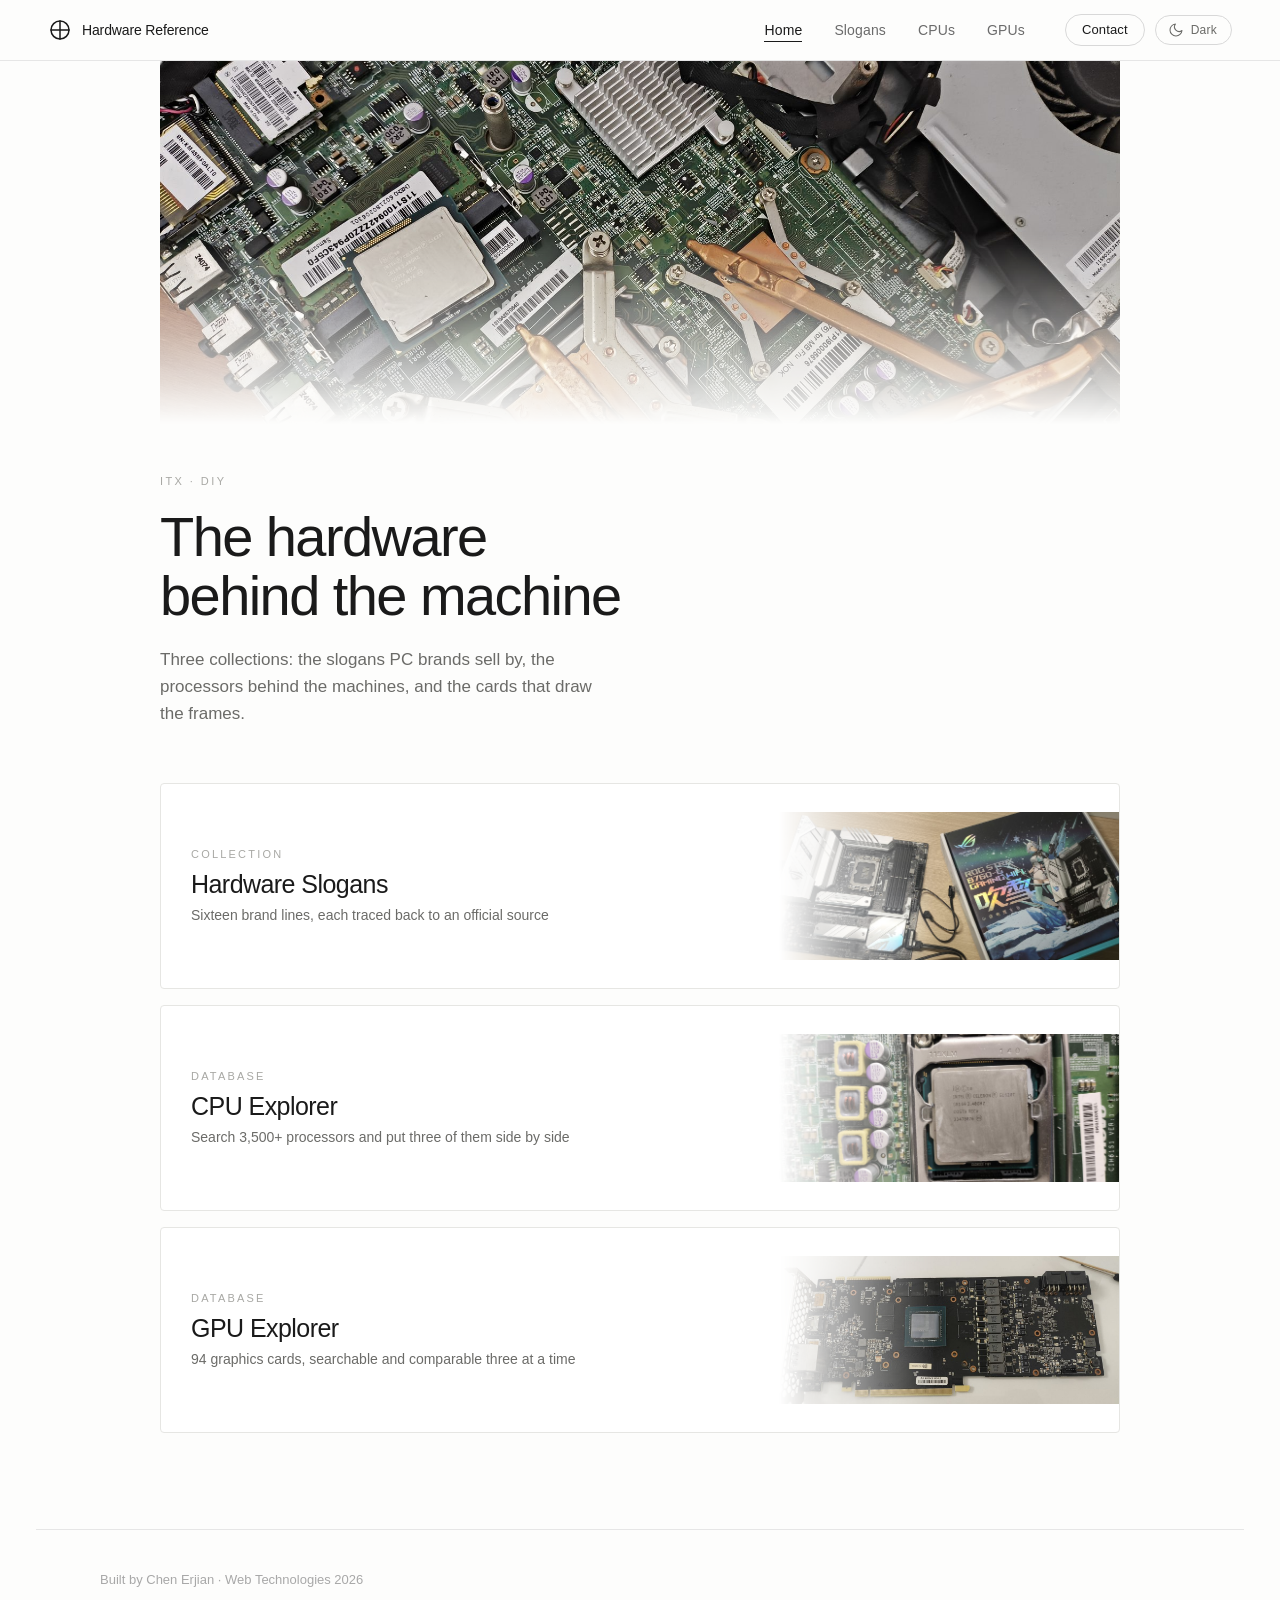
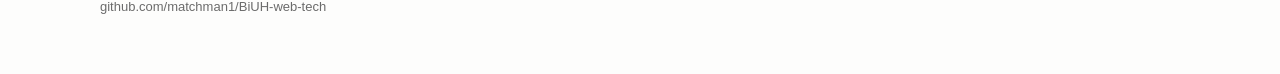
==== commit e2606d66: "addgpu" ====
--- a/index.html
+++ b/index.html
@@ -67,17 +67,17 @@
             <p class="index-eyebrow">ITX &middot; DIY</p>
             <h1 class="index-title">The hardware behind the machine</h1>
             <p class="index-lede">
-                Two collections: the slogans PC brands sell by, and the chip generations
-                behind the parts.
+                Three collections: the slogans PC brands sell by, the processors behind
+                the machines, and the cards that draw the frames.
             </p>
         </header>
 
-        <!-- 两个通栏按钮：左边文字，右边照片铺到边缘 → styles.css §1-5
+        <!-- 三个通栏按钮：左边文字，右边照片铺到边缘 → styles.css §1-5
              这里故意用 <div> 而不是 <nav>：nav.css 的 nav{} 会把任何 <nav>
-             变成吸顶的站点导航，和这两张卡片冲突。 -->
+             变成吸顶的站点导航，和这几张卡片冲突。 -->
         <div class="index-cards">
 
-            <!-- 按钮 1 → slogans.html -->
+            <!-- 按钮 1 → slogans.html 配图：cx.jpg 的压缩版 -->
             <a class="index-card" href="slogans.html">
                 <span class="index-card-text">
                     <span class="index-card-label">Collection</span>
@@ -85,11 +85,11 @@
                     <span class="index-card-desc">Sixteen brand lines, each traced back to an official source</span>
                 </span>
                 <span class="index-card-media">
-                    <img src="images/rtx2080-web.jpg" alt="">
+                    <img src="images/cx-web.jpg" alt="">
                 </span>
             </a>
 
-            <!-- 按钮 2 → cpus.html -->
+            <!-- 按钮 2 → cpus.html 配图：g1620t.jpg 的压缩版 -->
             <a class="index-card" href="cpus.html">
                 <span class="index-card-text">
                     <span class="index-card-label">Database</span>
@@ -97,7 +97,19 @@
                     <span class="index-card-desc">Search 3,500+ processors and put three of them side by side</span>
                 </span>
                 <span class="index-card-media">
-                    <img src="images/gtx780-web.jpg" alt="">
+                    <img src="images/g1620t-web.jpg" alt="">
+                </span>
+            </a>
+
+            <!-- 按钮 3 → gpu.html 配图：rtx2080-web.jpg -->
+            <a class="index-card" href="gpu.html">
+                <span class="index-card-text">
+                    <span class="index-card-label">Database</span>
+                    <span class="index-card-name">GPU Explorer</span>
+                    <span class="index-card-desc">94 graphics cards, searchable and comparable three at a time</span>
+                </span>
+                <span class="index-card-media">
+                    <img src="images/rtx2080-web.jpg" alt="">
                 </span>
             </a>
 
--- a/styles.css
+++ b/styles.css
@@ -11,7 +11,7 @@
 
      [1]  index.html     首页             类名前缀 .index-*
      [2]  slogans.html   硬件标语页       类名前缀 .slogans-* / .slogan-*
-     [3]  cpus.html      CPU Explorer    类名前缀 .cpu-*
+     [3]  cpus.html / gpu.html  两个数据页共用的浏览组件  类名前缀 .explorer-*
      [4]  contact.html   联系页           类名前缀 .contact-*
 
    每个段落内部再用「1-1」「1-2」这样的小节编号，注释里也用同样的编号互相引用
@@ -32,7 +32,7 @@
      cpus.html     class="cpu-page"
      contact.html  class="contact-page"
 
-   页面里由 JS 生成的元素，样式也写在这里（例如 .cpu-pick 由 cpu.js 生成），
+   页面里由 JS 生成的元素，样式也写在这里（例如 .explorer-pick 由 cpu.js 生成），
    注释里会注明「由 xxx.js 生成」，因为你在 HTML 里搜不到它们。
    ========================================================================== */
 
@@ -728,7 +728,7 @@
 
 
 /* ==========================================================================
-   [3]  cpus.html — CPU Explorer
+   [3]  cpus.html / gpu.html — 浏览器组件（两页共用）
    --------------------------------------------------------------------------
    这一页有真实交互：搜索框、品牌筛选、点选对比。
    样式分成「静态部分」和「由 cpu.js 生成的元素」两类，
@@ -740,7 +740,8 @@
    作用对象：cpus.html 的 <body class="cpu-page">
    -------------------------------------------------------------------------- */
 
-.cpu-page {
+.cpu-page,
+.gpu-page {
     margin: 0;
     padding: 0;
     background: #fdfdfc;
@@ -754,12 +755,12 @@
 
 /* --------------------------------------------------------------------------
    3-2  内容容器
-   作用对象：cpus.html 的 <main class="cpu-wrap">
+   作用对象：cpus.html 的 <main class="explorer-wrap">
 
    比其他页都宽（1180px），因为要并排放下结果列表和对比表。
    -------------------------------------------------------------------------- */
 
-.cpu-wrap {
+.explorer-wrap {
     max-width: 1180px;
     margin: 0 auto;
     padding: 96px 32px 88px;
@@ -767,15 +768,15 @@
 
 /* --------------------------------------------------------------------------
    3-3  页眉
-   作用对象：cpus.html 的 <header class="cpu-head"> 及其中的标题、说明
-   -------------------------------------------------------------------------- */
-
-.cpu-head {
+   作用对象：cpus.html 的 <header class="explorer-head"> 及其中的标题、说明
+   -------------------------------------------------------------------------- */
+
+.explorer-head {
     margin-bottom: 40px;
 }
 
 /* 页眉上方的小标签（Database） */
-.cpu-eyebrow {
+.explorer-eyebrow {
     margin: 0 0 18px;
     font-size: 11px;
     font-weight: 500;
@@ -785,7 +786,7 @@
 }
 
 /* 页面大标题 CPU Explorer */
-.cpu-head h1 {
+.explorer-head h1 {
     margin: 0;
     font-size: clamp(32px, 4.6vw, 46px);
     font-weight: 400;
@@ -794,7 +795,7 @@
 }
 
 /* 大标题下方的一句说明 */
-.cpu-sub {
+.explorer-sub {
     margin: 18px 0 0;
     max-width: 56ch;
     font-size: 15px;
@@ -803,13 +804,13 @@
 
 /* --------------------------------------------------------------------------
    3-4  工具栏：搜索框 + 品牌筛选
-   作用对象：cpus.html 的 <div class="cpu-toolbar"> 及其中的 input 和 button
+   作用对象：cpus.html 的 <div class="explorer-toolbar"> 及其中的 input 和 button
 
    左搜索、右筛选，底部一条分隔线把工具栏和结果区分开。
    -------------------------------------------------------------------------- */
 
 /* 工具栏：两端对齐，窄屏自动换行 */
-.cpu-toolbar {
+.explorer-toolbar {
     display: flex;
     align-items: flex-end;
     justify-content: space-between;
@@ -822,13 +823,13 @@
 }
 
 /* 搜索框那一列：可伸缩，但有两个下限（240px 起步，能长到 320px 以上） */
-.cpu-search-wrap {
+.explorer-search-wrap {
     flex: 1 1 320px;
     min-width: 240px;
 }
 
 /* 搜索框上方的小标签 Search */
-.cpu-search-label {
+.explorer-search-label {
     display: block;
     margin-bottom: 8px;
 
@@ -841,7 +842,7 @@
 
 /* 搜索输入框外观。
    font-family:inherit 是必须的 —— <input> 不会自动继承页面字体。 */
-.cpu-search {
+.explorer-search {
     width: 100%;
     box-sizing: border-box;
     padding: 11px 14px;
@@ -858,27 +859,27 @@
 }
 
 /* 占位文字（那串示例型号）压暗，免得被当成已输入的内容 */
-.cpu-search::placeholder {
+.explorer-search::placeholder {
     color: #b4b4b0;
 }
 
 /* 聚焦：边框变黑 + 一圈淡光晕。
    去掉浏览器默认的 outline，换成这个更贴设计语言的描边。 */
-.cpu-search:focus {
+.explorer-search:focus {
     outline: none;
     border-color: #1a1a1a;
     box-shadow: 0 0 0 3px rgba(26, 26, 26, 0.08);
 }
 
 /* 品牌按钮组 */
-.cpu-brands {
+.explorer-brands {
     display: flex;
     gap: 8px;
 }
 
 /* 单个品牌按钮：默认描边态。
    选中态的类 .is-active 由 cpu.js 切换。 */
-.cpu-brand {
+.explorer-brand {
     padding: 9px 16px;
 
     font-family: inherit;
@@ -896,13 +897,13 @@
 }
 
 /* 悬停：文字变黑、描边加深 */
-.cpu-brand:hover {
+.explorer-brand:hover {
     color: #1a1a1a;
     border-color: #b4b4b0;
 }
 
 /* 选中态：黑底白字（不是浅灰底，方便和悬停区分开） */
-.cpu-brand.is-active {
+.explorer-brand.is-active {
     color: #fdfdfc;
     background: #1a1a1a;
     border-color: #1a1a1a;
@@ -910,18 +911,18 @@
 
 /* 键盘 Tab 聚焦时才出现的轮廓线。
    用 :focus-visible 而不是 :focus，鼠标点击不会留下轮廓。 */
-.cpu-brand:focus-visible {
+.explorer-brand:focus-visible {
     outline: 2px solid #1a1a1a;
     outline-offset: 2px;
 }
 
 /* --------------------------------------------------------------------------
    3-5  左右两栏：左结果、右对比
-   作用对象：cpus.html 的 <div class="cpu-board"> 与其中两个 <section>
+   作用对象：cpus.html 的 <div class="explorer-board"> 与其中两个 <section>
    -------------------------------------------------------------------------- */
 
 /* 两栏等宽网格，顶对齐 */
-.cpu-board {
+.explorer-board {
     display: grid;
     grid-template-columns: minmax(0, 1fr) minmax(0, 1fr);
     gap: 32px;
@@ -931,18 +932,18 @@
 /* min-width:0 让两栏能被内容压缩：
    结果列表和对比表都可能在内部滚动，不加这个值，
    长型号名会把整栏（甚至整页）撑宽。 */
-.cpu-results,
-.cpu-compare {
+.explorer-results,
+.explorer-compare {
     min-width: 0;
 }
 
 /* 对比区的内容容器（表格或空状态框） */
-.cpu-compare-body {
+.explorer-compare-body {
     min-height: 72px;
 }
 
 /* 面板标题行：左边标题，右边计数或「Clear all」 */
-.cpu-panel-head {
+.explorer-panel-head {
     display: flex;
     align-items: baseline;
     justify-content: space-between;
@@ -954,7 +955,7 @@
 }
 
 /* 面板标题（Results / Compare）：小字大写，像标签而不像标题 */
-.cpu-panel-title {
+.explorer-panel-title {
     margin: 0;
     font-size: 11px;
     font-weight: 600;
@@ -965,7 +966,7 @@
 
 /* 结果条数文字。等宽字体是为了数字变化时宽度不跳，
    aria-live 会把这个区域的变化念给读屏软件。 */
-.cpu-count {
+.explorer-count {
     margin: 0;
     font-family: ui-monospace, "SF Mono", "Cascadia Mono", Menlo, Consolas, monospace;
     font-size: 11.5px;
@@ -973,7 +974,7 @@
 }
 
 /* 「Clear all」按钮：做成文字链接的样子，因为它是次要操作 */
-.cpu-clear {
+.explorer-clear {
     padding: 0;
     font-family: inherit;
     font-size: 12px;
@@ -986,20 +987,20 @@
 }
 
 /* 悬停：文字变深，下划线跟着变深 */
-.cpu-clear:hover {
+.explorer-clear:hover {
     color: #1a1a1a;
     border-bottom-color: #1a1a1a;
 }
 
 /* --------------------------------------------------------------------------
    3-6  结果行（由 cpu.js 的 renderList() 生成）
-   作用对象：<li> 里的 <button class="cpu-pick">、.cpu-row-* 与空状态行
+   作用对象：<li> 里的 <button class="explorer-pick">、.explorer-row-* 与空状态行
 
    列表本身有固定高度和独立滚动区，结果再多也不会把对比表挤出屏幕。
    -------------------------------------------------------------------------- */
 
 /* 列表容器：去掉列表符号与默认缩进 */
-.cpu-list {
+.explorer-list {
     margin: 0;
     padding: 0;
     list-style: none;
@@ -1011,7 +1012,7 @@
 
 /* 一条结果：整行可点，点一下加入对比。
    用 <button> 而不是 <li onclick>，键盘和读屏软件都能用。 */
-.cpu-pick {
+.explorer-pick {
     display: flex;
     align-items: center;
     justify-content: space-between;
@@ -1034,24 +1035,24 @@
 }
 
 /* 悬停时的浅底 —— 只是提示可点，不如选中态明显（见 .is-picked） */
-.cpu-pick:hover {
+.explorer-pick:hover {
     background: #f4f4f2;
 }
 
 /* 键盘聚焦：用内描边，因为整行贴着列表边缘，外描边会被裁掉 */
-.cpu-pick:focus-visible {
+.explorer-pick:focus-visible {
     outline: 2px solid #1a1a1a;
     outline-offset: -2px;
 }
 
 /* 已加入对比：底色变深 + 左侧 3px 黑条，一眼能看出选了哪些 */
-.cpu-pick.is-picked {
+.explorer-pick.is-picked {
     background: #f0f0ec;
     box-shadow: inset 3px 0 0 #1a1a1a;
 }
 
 /* 左侧文字列（型号 + 品牌/系列/平台） */
-.cpu-row-main {
+.explorer-row-main {
     display: flex;
     flex-direction: column;
     gap: 2px;
@@ -1059,7 +1060,7 @@
 }
 
 /* 型号名：过长时省略号，不换行（换行会让每一行高矮不一） */
-.cpu-row-model {
+.explorer-row-model {
     font-size: 14.5px;
     font-weight: 500;
     letter-spacing: -0.005em;
@@ -1070,7 +1071,7 @@
 }
 
 /* 型号下方的品牌 / 系列 / 平台 */
-.cpu-row-meta {
+.explorer-row-meta {
     font-size: 11.5px;
     color: #a8a8a4;
 
@@ -1080,7 +1081,7 @@
 }
 
 /* 右侧的规格摘要（核心/线程/频率）：不参与压缩，永远完整显示 */
-.cpu-row-specs {
+.explorer-row-specs {
     flex: none;
     font-family: ui-monospace, "SF Mono", "Cascadia Mono", Menlo, Consolas, monospace;
     font-size: 11.5px;
@@ -1089,14 +1090,14 @@
 }
 
 /* 搜索无结果时的提示行 */
-.cpu-empty {
+.explorer-empty {
     padding: 24px 4px;
     font-size: 14px;
     color: #8a8a86;
 }
 
 /* 「Show N more」按钮：占满整行的描边按钮，文字由 cpu.js 拼（每次 80 条） */
-.cpu-more {
+.explorer-more {
     display: block;
     width: 100%;
     margin-top: 14px;
@@ -1115,19 +1116,29 @@
     transition: background-color 0.2s ease, border-color 0.2s ease;
 }
 
+/* hidden 必须真的能藏起来。
+   浏览器给 [hidden] 的默认样式是 display:none，但上面这句 display:block
+   优先级更高（作者样式 > 浏览器默认），会把 hidden 属性盖掉 ——
+   结果就是列表已经全部显示完，按钮还留在页面上，点下去变成「Show -26 more」。
+   所以这里显式补一条。Clear all 同理。 */
+.explorer-more[hidden],
+.explorer-clear[hidden] {
+    display: none;
+}
+
 /* 更多按钮悬停：底色与描边同时加深 */
-.cpu-more:hover {
+.explorer-more:hover {
     background: #f4f4f2;
     border-color: #b4b4b0;
 }
 
 /* --------------------------------------------------------------------------
    3-7  对比表（由 cpu.js 的 renderCompare() 生成）
-   作用对象：#cpu-compare-body 里的空状态框、.cpu-table-scroll 与 <table class="cpu-table">
+   作用对象：#cpu-compare-body 里的空状态框、.explorer-table-scroll 与 <table class="explorer-table">
    -------------------------------------------------------------------------- */
 
 /* 还没选 CPU 时的虚线空状态框 */
-.cpu-compare-empty {
+.explorer-compare-empty {
     margin: 0;
     padding: 28px 22px;
 
@@ -1141,13 +1152,13 @@
 
 /* 三列型号名在手机上放不下：让表格自己横向滚动，
    而不是把整个页面撑宽 */
-.cpu-table-scroll {
+.explorer-table-scroll {
     overflow-x: auto;
     overscroll-behavior-x: contain;
 }
 
 /* 表格本体 */
-.cpu-table {
+.explorer-table {
     width: 100%;
     border-collapse: collapse;
     font-size: 13px;
@@ -1155,8 +1166,8 @@
 
 /* 所有单元格：统一的内边距与发丝线。
    用 border-collapse 时边框会合并，所以只写下边框就够了。 */
-.cpu-table th,
-.cpu-table td {
+.explorer-table th,
+.explorer-table td {
     padding: 9px 10px;
     text-align: left;
     vertical-align: top;
@@ -1164,7 +1175,7 @@
 }
 
 /* 表头：每列一颗 CPU。position:relative 是给右上角的删除按钮定位用的 */
-.cpu-table thead th {
+.explorer-table thead th {
     position: relative;
     padding-right: 26px;
     border-bottom: 1px solid #d4d4d0;
@@ -1172,7 +1183,7 @@
 }
 
 /* 表头左上角那格（写着 Spec） */
-.cpu-table-corner {
+.explorer-table-corner {
     width: 112px;
     font-size: 11px;
     font-weight: 600;
@@ -1182,7 +1193,7 @@
 }
 
 /* 表头里的型号名 */
-.cpu-table-model {
+.explorer-table-model {
     display: block;
     font-size: 13px;
     font-weight: 600;
@@ -1191,7 +1202,7 @@
 }
 
 /* 表头右上角的 × 删除按钮：圆形、无底色，悬停才出现浅底 */
-.cpu-table-remove {
+.explorer-table-remove {
     position: absolute;
     top: 4px;
     right: 0;
@@ -1213,13 +1224,13 @@
     transition: color 0.2s ease, background-color 0.2s ease;
 }
 
-.cpu-table-remove:hover {
+.explorer-table-remove:hover {
     color: #1a1a1a;
     background: #ececea;
 }
 
 /* 表格左侧一列：规格名称（小字大写、灰色） */
-.cpu-table tbody th {
+.explorer-table tbody th {
     font-weight: 400;
     font-size: 11.5px;
     letter-spacing: 0.04em;
@@ -1229,7 +1240,7 @@
 }
 
 /* 表格正文：具体数值用等宽字体，上下对齐好比较 */
-.cpu-table tbody td {
+.explorer-table tbody td {
     font-family: ui-monospace, "SF Mono", "Cascadia Mono", Menlo, Consolas, monospace;
     font-size: 12.5px;
     color: #3a3a38;
@@ -1237,7 +1248,7 @@
 
 /* 数值更高的那一方：加粗 + 底色标记。
    .is-best 由 cpu.js 算出来再加，不是手写的。 */
-.cpu-table tbody td.is-best {
+.explorer-table tbody td.is-best {
     font-weight: 700;
     color: #1a1a1a;
     background: #f0f0ec;
@@ -1245,10 +1256,10 @@
 
 /* --------------------------------------------------------------------------
    3-8  页面底部说明
-   作用对象：cpus.html 的 <p class="cpu-footnote">
-   -------------------------------------------------------------------------- */
-
-.cpu-footnote {
+   作用对象：cpus.html 的 <p class="explorer-footnote">
+   -------------------------------------------------------------------------- */
+
+.explorer-footnote {
     margin: 44px 0 0;
     max-width: 74ch;
     font-size: 12.5px;
@@ -1265,41 +1276,41 @@
    -------------------------------------------------------------------------- */
 
 @media (max-width: 900px) {
-    .cpu-wrap {
+    .explorer-wrap {
         padding: 72px 24px 72px;
     }
 
-    .cpu-board {
+    .explorer-board {
         grid-template-columns: 1fr;
         gap: 36px;
     }
 
     /* 满宽之后列表不必再占满 60vh */
-    .cpu-list {
+    .explorer-list {
         max-height: 46vh;
     }
 }
 
 @media (max-width: 560px) {
-    .cpu-wrap {
+    .explorer-wrap {
         padding: 56px 18px 64px;
     }
 
-    .cpu-head {
+    .explorer-head {
         margin-bottom: 28px;
     }
 
-    .cpu-toolbar {
+    .explorer-toolbar {
         gap: 14px;
     }
 
     /* 小屏上型号和品牌才是重点，右侧的规格摘要让位 */
-    .cpu-row-specs {
+    .explorer-row-specs {
         display: none;
     }
 
     /* 表头第一列收窄，给三个型号名多留点空间 */
-    .cpu-table-corner {
+    .explorer-table-corner {
         width: 84px;
     }
 }
@@ -1419,6 +1430,9 @@
     text-decoration: none;
     border-bottom: 1px solid transparent;
     padding-bottom: 2px;
+    /* GitHub 那行是完整仓库地址，窄屏下比一行还长：
+       允许在任意位置折行，否则会把整页撑出横向滚动条 */
+    overflow-wrap: anywhere;
     transition: border-color 0.25s ease, color 0.25s ease;
 }
 
--- a/nav.css
+++ b/nav.css
@@ -352,6 +352,33 @@
     }
 }
 
+/* 更窄的手机（≤400px）：四个链接 + 药丸 + 开关挤在一行会溢出，
+   再收紧一次间距和字号 */
+@media (max-width: 400px) {
+    nav {
+        padding: 10px 14px;
+    }
+
+    nav .links {
+        gap: 11px;
+    }
+
+    nav .links a {
+        font-size: 12.5px;
+    }
+
+    nav .pill {
+        margin-left: 12px;
+        padding: 4px 10px;
+    }
+
+    nav .theme-toggle {
+        margin-left: 6px;
+        width: 28px;
+        height: 28px;
+    }
+}
+
 
 /* ==========================================================================
    §8  站内页脚
@@ -387,7 +414,7 @@
     font-style: normal;
 }
 
-/* 邮箱链接：平时无下划线 */
+/* 页脚链接（现在指向 GitHub 仓库）：平时无下划线 */
 #site-footer a {
     color: #6b6b6b;
     text-decoration: none;
--- a/theme.css
+++ b/theme.css
@@ -201,162 +201,163 @@
        ---------------------------------------------------------------------- */
 
     /* body 底色与正文色 */
-    html:not([data-theme]) .cpu-page {
+    html:not([data-theme]) .cpu-page,
+    html:not([data-theme]) .gpu-page {
         background: #0e0e0e;
         color: #ededed;
     }
 
     /* 页眉的小标签与说明 */
-    html:not([data-theme]) .cpu-eyebrow {
-        color: #6f6f6c;
-    }
-
-    html:not([data-theme]) .cpu-sub {
+    html:not([data-theme]) .explorer-eyebrow {
+        color: #6f6f6c;
+    }
+
+    html:not([data-theme]) .explorer-sub {
         color: #9a9a96;
     }
 
     /* 工具栏底部的分隔线 */
-    html:not([data-theme]) .cpu-toolbar {
+    html:not([data-theme]) .explorer-toolbar {
         border-bottom-color: #262626;
     }
 
     /* 搜索框：深底、深描边、亮字 */
-    html:not([data-theme]) .cpu-search {
+    html:not([data-theme]) .explorer-search {
         background: #161616;
         border-color: #3a3a3a;
         color: #ededed;
     }
 
-    html:not([data-theme]) .cpu-search::placeholder {
+    html:not([data-theme]) .explorer-search::placeholder {
         color: #6f6f6c;
     }
 
     /* 聚焦时描边变亮 + 一圈淡光晕（与浅色下同样的逻辑，方向相反） */
-    html:not([data-theme]) .cpu-search:focus {
+    html:not([data-theme]) .explorer-search:focus {
         border-color: #ededed;
         box-shadow: 0 0 0 3px rgba(237, 237, 237, 0.10);
     }
 
     /* 品牌筛选按钮：默认描边态 */
-    html:not([data-theme]) .cpu-brand {
+    html:not([data-theme]) .explorer-brand {
         color: #9a9a96;
         border-color: #3a3a3a;
     }
 
-    html:not([data-theme]) .cpu-brand:hover {
+    html:not([data-theme]) .explorer-brand:hover {
         color: #ededed;
         border-color: #6a6a66;
     }
 
-    html:not([data-theme]) .cpu-brand:focus-visible {
+    html:not([data-theme]) .explorer-brand:focus-visible {
         outline-color: #ededed;
     }
 
     /* 选中态整体反色：亮底黑字 */
-    html:not([data-theme]) .cpu-brand.is-active {
+    html:not([data-theme]) .explorer-brand.is-active {
         color: #0e0e0e;
         background: #ededed;
         border-color: #ededed;
     }
 
     /* 两个面板（Results / Compare）的标题行与标题 */
-    html:not([data-theme]) .cpu-panel-head {
+    html:not([data-theme]) .explorer-panel-head {
         border-bottom-color: #262626;
     }
 
-    html:not([data-theme]) .cpu-panel-title {
+    html:not([data-theme]) .explorer-panel-title {
         color: #9a9a96;
     }
 
     /* 结果条数文字：最弱的一档 */
-    html:not([data-theme]) .cpu-count {
+    html:not([data-theme]) .explorer-count {
         color: #6f6f6c;
     }
 
     /* 「Clear all」按钮 */
-    html:not([data-theme]) .cpu-clear {
+    html:not([data-theme]) .explorer-clear {
         color: #9a9a96;
         border-bottom-color: #3a3a3a;
     }
 
-    html:not([data-theme]) .cpu-clear:hover {
+    html:not([data-theme]) .explorer-clear:hover {
         color: #ededed;
         border-bottom-color: #ededed;
     }
 
     /* 结果行（由 cpu.js 生成） */
-    html:not([data-theme]) .cpu-pick {
+    html:not([data-theme]) .explorer-pick {
         border-bottom-color: #212121;
         color: #ededed;
     }
 
-    html:not([data-theme]) .cpu-pick:hover {
+    html:not([data-theme]) .explorer-pick:hover {
         background: #161616;
     }
 
     /* 已加入对比的行：底色加深 + 左侧 3px 亮条 */
-    html:not([data-theme]) .cpu-pick.is-picked {
+    html:not([data-theme]) .explorer-pick.is-picked {
         background: #1c1c1c;
         box-shadow: inset 3px 0 0 #ededed;
     }
 
-    html:not([data-theme]) .cpu-row-meta {
-        color: #6f6f6c;
-    }
-
-    html:not([data-theme]) .cpu-row-specs {
+    html:not([data-theme]) .explorer-row-meta {
+        color: #6f6f6c;
+    }
+
+    html:not([data-theme]) .explorer-row-specs {
         color: #9a9a96;
     }
 
     /* 搜索无结果时的提示行 */
-    html:not([data-theme]) .cpu-empty {
+    html:not([data-theme]) .explorer-empty {
         color: #9a9a96;
     }
 
     /* 「Show N more」按钮 */
-    html:not([data-theme]) .cpu-more {
+    html:not([data-theme]) .explorer-more {
         color: #ededed;
         border-color: #3a3a3a;
     }
 
-    html:not([data-theme]) .cpu-more:hover {
+    html:not([data-theme]) .explorer-more:hover {
         background: #161616;
         border-color: #6a6a66;
     }
 
     /* 还没选 CPU 时的虚线空状态框 */
-    html:not([data-theme]) .cpu-compare-empty {
+    html:not([data-theme]) .explorer-compare-empty {
         color: #6f6f6c;
         border-color: #3a3a3a;
     }
 
     /* 对比表的分隔线、列头型号名、删除按钮 */
-    html:not([data-theme]) .cpu-table th,
-    html:not([data-theme]) .cpu-table td {
+    html:not([data-theme]) .explorer-table th,
+    html:not([data-theme]) .explorer-table td {
         border-bottom-color: #212121;
     }
 
-    html:not([data-theme]) .cpu-table-model {
-        color: #ededed;
-    }
-
-    html:not([data-theme]) .cpu-table-remove {
+    html:not([data-theme]) .explorer-table-model {
+        color: #ededed;
+    }
+
+    html:not([data-theme]) .explorer-table-remove {
         color: #6f6f6c;
     }
 
     /* 表格正文数值：比型号名弱一档 */
-    html:not([data-theme]) .cpu-table tbody td {
+    html:not([data-theme]) .explorer-table tbody td {
         color: #b8b8b4;
     }
 
     /* 数值更高的那一方：加亮 + 底色标记，和浅色下 is-best 的思路一致 */
-    html:not([data-theme]) .cpu-table tbody td.is-best {
+    html:not([data-theme]) .explorer-table tbody td.is-best {
         color: #ededed;
         background: #1c1c1c;
     }
 
     /* 页面底部说明 */
-    html:not([data-theme]) .cpu-footnote {
+    html:not([data-theme]) .explorer-footnote {
         color: #6f6f6c;
     }
 
@@ -567,144 +568,145 @@
    CPU 页 —— 对应 styles.css §3
    ---------------------------------------------------------------------- */
 
-html[data-theme="dark"] .cpu-page {
+html[data-theme="dark"] .cpu-page,
+html[data-theme="dark"] .gpu-page {
     background: #0e0e0e;
     color: #ededed;
 }
 
-html[data-theme="dark"] .cpu-eyebrow {
-    color: #6f6f6c;
-}
-
-html[data-theme="dark"] .cpu-sub {
-    color: #9a9a96;
-}
-
-html[data-theme="dark"] .cpu-toolbar {
+html[data-theme="dark"] .explorer-eyebrow {
+    color: #6f6f6c;
+}
+
+html[data-theme="dark"] .explorer-sub {
+    color: #9a9a96;
+}
+
+html[data-theme="dark"] .explorer-toolbar {
     border-bottom-color: #262626;
 }
 
-html[data-theme="dark"] .cpu-search {
+html[data-theme="dark"] .explorer-search {
     background: #161616;
     border-color: #3a3a3a;
     color: #ededed;
 }
 
-html[data-theme="dark"] .cpu-search::placeholder {
-    color: #6f6f6c;
-}
-
-html[data-theme="dark"] .cpu-search:focus {
+html[data-theme="dark"] .explorer-search::placeholder {
+    color: #6f6f6c;
+}
+
+html[data-theme="dark"] .explorer-search:focus {
     border-color: #ededed;
     box-shadow: 0 0 0 3px rgba(237, 237, 237, 0.10);
 }
 
-html[data-theme="dark"] .cpu-brand {
+html[data-theme="dark"] .explorer-brand {
     color: #9a9a96;
     border-color: #3a3a3a;
 }
 
-html[data-theme="dark"] .cpu-brand:hover {
+html[data-theme="dark"] .explorer-brand:hover {
     color: #ededed;
     border-color: #6a6a66;
 }
 
-html[data-theme="dark"] .cpu-brand:focus-visible {
+html[data-theme="dark"] .explorer-brand:focus-visible {
     outline-color: #ededed;
 }
 
-html[data-theme="dark"] .cpu-brand.is-active {
+html[data-theme="dark"] .explorer-brand.is-active {
     color: #0e0e0e;
     background: #ededed;
     border-color: #ededed;
 }
 
-html[data-theme="dark"] .cpu-panel-head {
+html[data-theme="dark"] .explorer-panel-head {
     border-bottom-color: #262626;
 }
 
-html[data-theme="dark"] .cpu-panel-title {
-    color: #9a9a96;
-}
-
-html[data-theme="dark"] .cpu-count {
-    color: #6f6f6c;
-}
-
-html[data-theme="dark"] .cpu-clear {
+html[data-theme="dark"] .explorer-panel-title {
+    color: #9a9a96;
+}
+
+html[data-theme="dark"] .explorer-count {
+    color: #6f6f6c;
+}
+
+html[data-theme="dark"] .explorer-clear {
     color: #9a9a96;
     border-bottom-color: #3a3a3a;
 }
 
-html[data-theme="dark"] .cpu-clear:hover {
+html[data-theme="dark"] .explorer-clear:hover {
     color: #ededed;
     border-bottom-color: #ededed;
 }
 
-html[data-theme="dark"] .cpu-pick {
+html[data-theme="dark"] .explorer-pick {
     border-bottom-color: #212121;
     color: #ededed;
 }
 
-html[data-theme="dark"] .cpu-pick:hover {
+html[data-theme="dark"] .explorer-pick:hover {
     background: #161616;
 }
 
-html[data-theme="dark"] .cpu-pick.is-picked {
+html[data-theme="dark"] .explorer-pick.is-picked {
     background: #1c1c1c;
     box-shadow: inset 3px 0 0 #ededed;
 }
 
-html[data-theme="dark"] .cpu-row-meta {
-    color: #6f6f6c;
-}
-
-html[data-theme="dark"] .cpu-row-specs {
-    color: #9a9a96;
-}
-
-html[data-theme="dark"] .cpu-empty {
-    color: #9a9a96;
-}
-
-html[data-theme="dark"] .cpu-more {
+html[data-theme="dark"] .explorer-row-meta {
+    color: #6f6f6c;
+}
+
+html[data-theme="dark"] .explorer-row-specs {
+    color: #9a9a96;
+}
+
+html[data-theme="dark"] .explorer-empty {
+    color: #9a9a96;
+}
+
+html[data-theme="dark"] .explorer-more {
     color: #ededed;
     border-color: #3a3a3a;
 }
 
-html[data-theme="dark"] .cpu-more:hover {
+html[data-theme="dark"] .explorer-more:hover {
     background: #161616;
     border-color: #6a6a66;
 }
 
-html[data-theme="dark"] .cpu-compare-empty {
+html[data-theme="dark"] .explorer-compare-empty {
     color: #6f6f6c;
     border-color: #3a3a3a;
 }
 
-html[data-theme="dark"] .cpu-table th,
-html[data-theme="dark"] .cpu-table td {
+html[data-theme="dark"] .explorer-table th,
+html[data-theme="dark"] .explorer-table td {
     border-bottom-color: #212121;
 }
 
-html[data-theme="dark"] .cpu-table-model {
-    color: #ededed;
-}
-
-html[data-theme="dark"] .cpu-table-remove {
-    color: #6f6f6c;
-}
-
-html[data-theme="dark"] .cpu-table tbody td {
+html[data-theme="dark"] .explorer-table-model {
+    color: #ededed;
+}
+
+html[data-theme="dark"] .explorer-table-remove {
+    color: #6f6f6c;
+}
+
+html[data-theme="dark"] .explorer-table tbody td {
     color: #b8b8b4;
 }
 
-html[data-theme="dark"] .cpu-table tbody td.is-best {
+html[data-theme="dark"] .explorer-table tbody td.is-best {
     color: #ededed;
     background: #1c1c1c;
 }
 
-html[data-theme="dark"] .cpu-footnote {
+html[data-theme="dark"] .explorer-footnote {
     color: #6f6f6c;
 }
 
